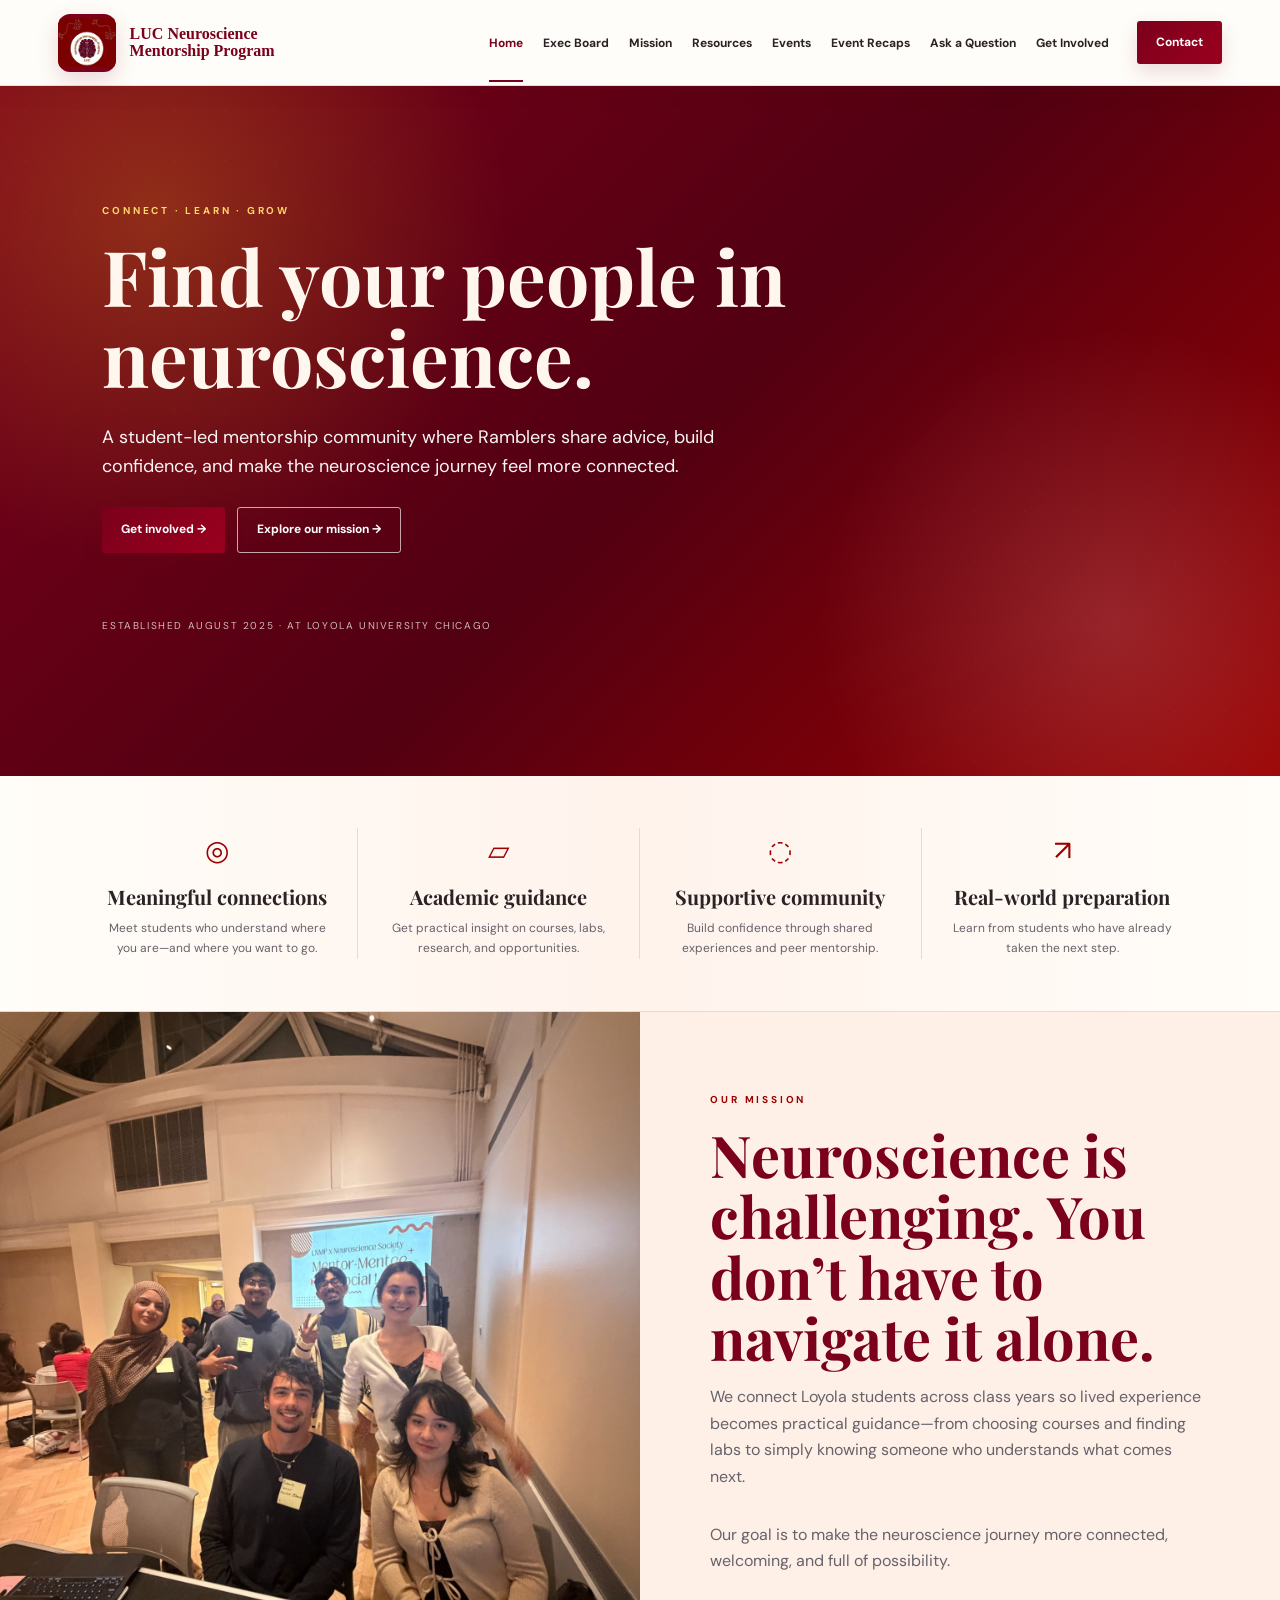
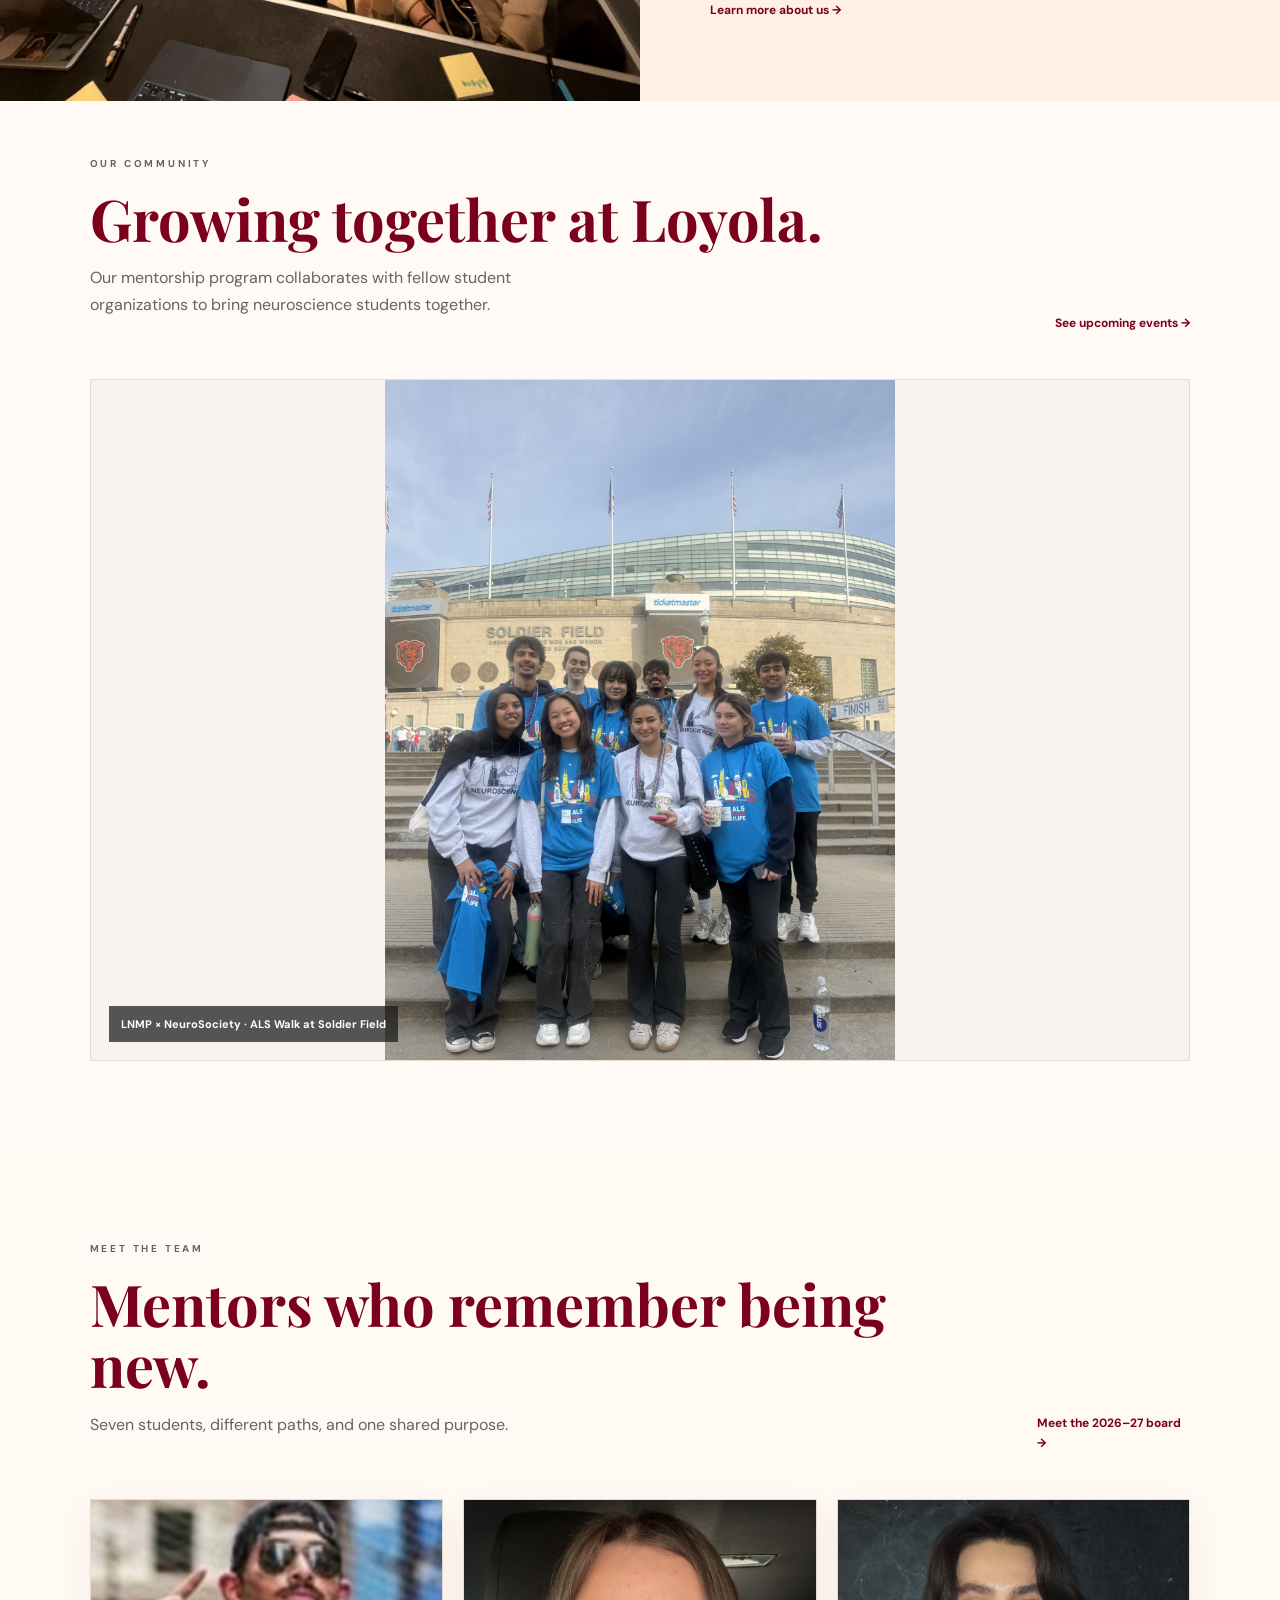
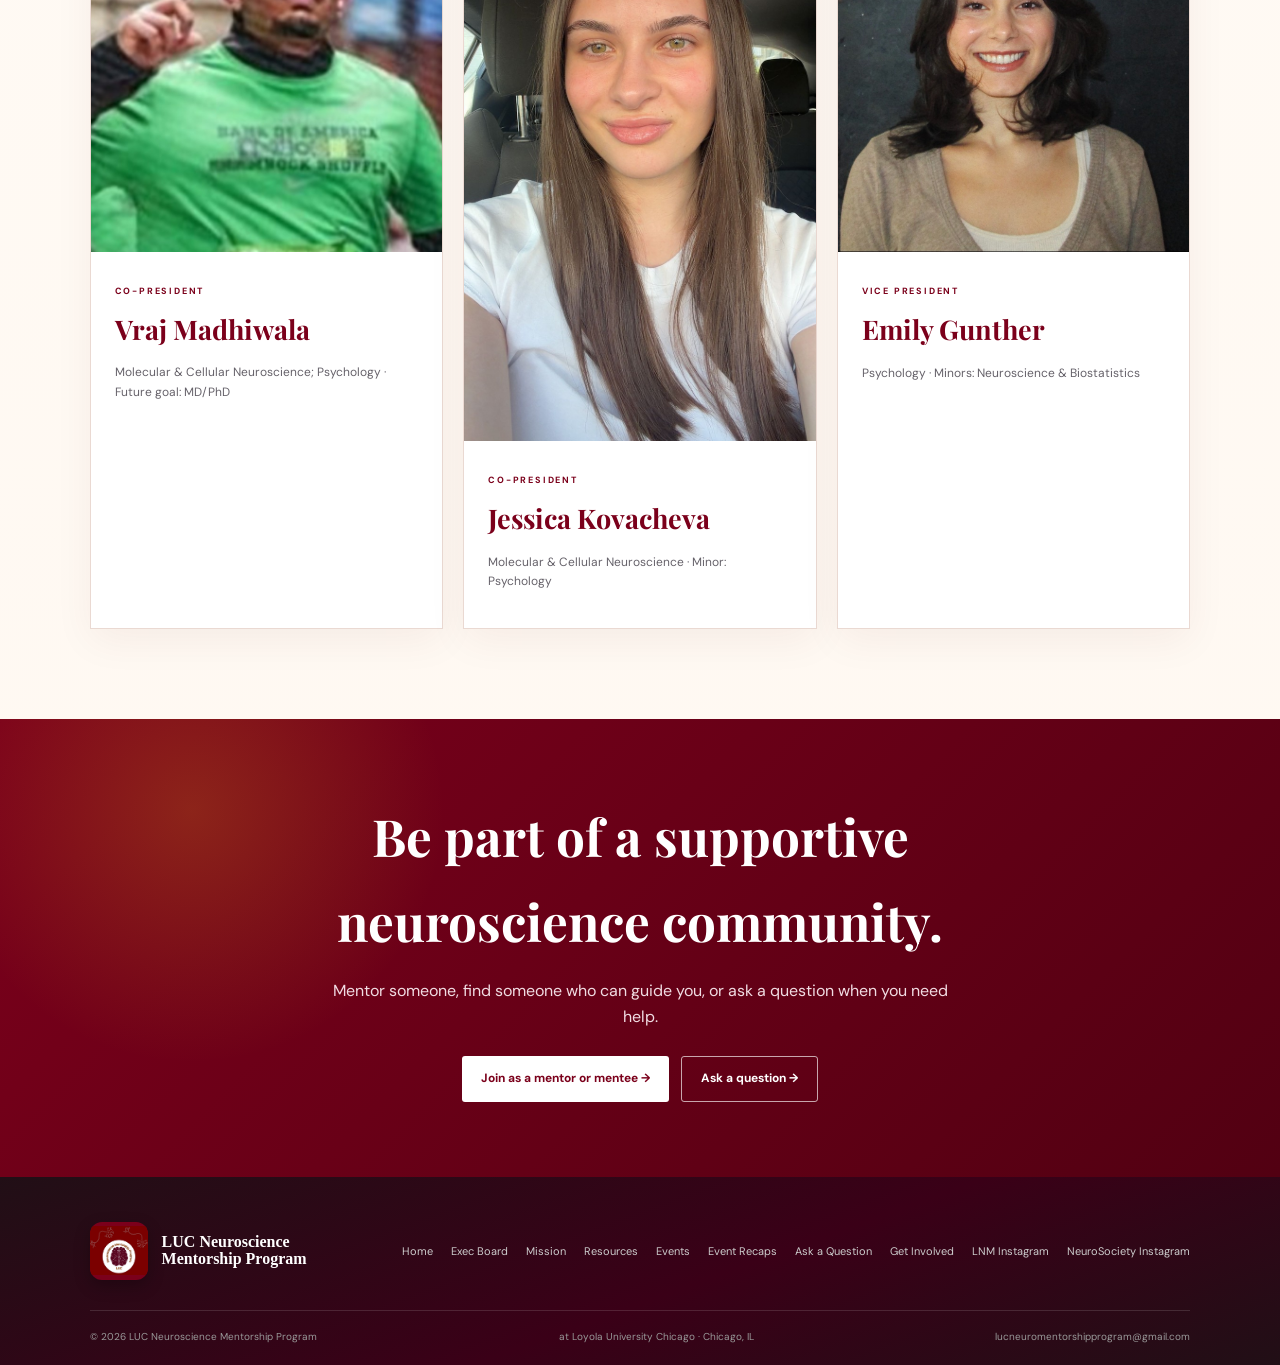
==== index.html @ 478b6de3 "Add files via upload" ====
<!DOCTYPE html>

<html lang="en"><head><meta charset="utf-8"/><meta content="width=device-width,initial-scale=1" name="viewport"/><meta content="LUC Neuroscience Mentorship Program at Loyola University Chicago." name="description"/><title>Home | LUC Neuroscience Mentorship</title><link href="styles.css" rel="stylesheet"/><link href="lnmp-logo.png" rel="icon" type="image/png"/></head><body>
<header class="site-header">
<a aria-label="LUC Neuroscience Mentorship Program home" class="wordmark" href="index.html">
<img alt="LUC Neuroscience Mentorship Program logo" class="brand-logo" src="lnmp-logo.png"/>
<span class="prog">LUC Neuroscience<br/>Mentorship Program</span>
</a>
<button aria-expanded="false" aria-label="Open navigation" class="menu">☰</button>
<nav class="nav"><a class="active" href="index.html">Home</a><a class="" href="board.html">Exec Board</a><a class="" href="mission.html">Mission</a><a class="" href="resources.html">Resources</a><a class="" href="events.html">Events</a><a class="" href="event-recaps.html">Event Recaps</a><a class="" href="forum.html">Ask a Question</a><a class="" href="apply.html">Get Involved</a></nav>
<a class="header-cta" href="mailto:lucneuromentorshipprogram@gmail.com">Contact</a>
</header>
<main>
<section class="hero"><div class="hero-content"><p class="eyebrow">CONNECT · LEARN · GROW</p><h1>Find your people in neuroscience.</h1><p>A student-led mentorship community where Ramblers share advice, build confidence, and make the neuroscience journey feel more connected.</p><div class="actions"><a class="button primary" href="apply.html">Get involved →</a><a class="button outline" href="mission.html">Explore our mission →</a></div><p class="meta">Established August 2025 · at Loyola University Chicago</p></div></section>
<section class="strip"><article><div class="ico">◎</div><h3>Meaningful connections</h3><p>Meet students who understand where you are—and where you want to go.</p></article><article><div class="ico">▱</div><h3>Academic guidance</h3><p>Get practical insight on courses, labs, research, and opportunities.</p></article><article><div class="ico">◌</div><h3>Supportive community</h3><p>Build confidence through shared experiences and peer mentorship.</p></article><article><div class="ico">↗</div><h3>Real-world preparation</h3><p>Learn from students who have already taken the next step.</p></article></section>
<section class="split"><div class="split-img" style="background-image:url('mentor-mentee-social-home.jpg');background-position:center 48%"></div><div class="split-copy"><p class="eyebrow">OUR MISSION</p><h2>Neuroscience is challenging. You don’t have to navigate it alone.</h2><p>We connect Loyola students across class years so lived experience becomes practical guidance—from choosing courses and finding labs to simply knowing someone who understands what comes next.</p><p>Our goal is to make the neuroscience journey more connected, welcoming, and full of possibility.</p><a class="link" href="mission.html">Learn more about us →</a></div></section>
<section class="section community-feature-section"><div class="head"><div><p class="eyebrow">OUR COMMUNITY</p><h2>Growing together at Loyola.</h2><p>Our mentorship program collaborates with fellow student organizations to bring neuroscience students together.</p></div><a class="link" href="events.html">See upcoming events →</a></div><figure class="community-feature"><img alt="Loyola neuroscience students at the ALS Walk outside Soldier Field" src="als-walk-homepage.jpg" style="display:block;width:100%;height:680px;max-height:none;object-fit:contain;object-position:center center;background:#f7f4ef;"/><figcaption>LNMP × NeuroSociety · ALS Walk at Soldier Field</figcaption></figure></section>
<section class="section"><div class="head"><div><p class="eyebrow">MEET THE TEAM</p><h2>Mentors who remember being new.</h2><p>Seven students, different paths, and one shared purpose.</p></div><a class="link" href="board.html">Meet the 2026–27 board →</a></div><div class="cards">
<article class="card"><img alt="Vraj Madhiwala" src="board-vraj.jpg"/><div class="body"><span class="tag">CO-PRESIDENT</span><h3>Vraj Madhiwala</h3><p>Molecular &amp; Cellular Neuroscience; Psychology · Future goal: MD/PhD</p></div></article>
<article class="card"><img alt="Jessica Kovacheva" src="board-jessica.jpg"/><div class="body"><span class="tag">CO-PRESIDENT</span><h3>Jessica Kovacheva</h3><p>Molecular &amp; Cellular Neuroscience · Minor: Psychology</p></div></article>
<article class="card"><img alt="Emily Gunther" src="board-emily.jpg"/><div class="body"><span class="tag">VICE PRESIDENT</span><h3>Emily Gunther</h3><p>Psychology · Minors: Neuroscience &amp; Biostatistics</p></div></article>
</div></section>
<section class="cta"><h2>Be part of a supportive neuroscience community.</h2><p>Mentor someone, find someone who can guide you, or ask a question when you need help.</p><div class="actions actions-center"><a class="button light" href="apply.html">Join as a mentor or mentee →</a><a class="button outline" href="forum.html">Ask a question →</a></div></section>
</main><footer class="footer">
<div class="footer-top"><a aria-label="LUC Neuroscience Mentorship Program home" class="wordmark" href="index.html">
<img alt="LUC Neuroscience Mentorship Program logo" class="brand-logo" src="lnmp-logo.png"/>
<span class="prog">LUC Neuroscience<br/>Mentorship Program</span>
</a>
<div class="footer-links">
<a href="index.html">Home</a><a href="board.html">Exec Board</a><a href="mission.html">Mission</a><a href="resources.html">Resources</a><a href="events.html">Events</a><a href="event-recaps.html">Event Recaps</a><a href="forum.html">Ask a Question</a><a href="apply.html">Get Involved</a><a href="https://www.instagram.com/lucneuromentorship/" rel="noopener" target="_blank">LNM Instagram</a><a href="https://www.instagram.com/neurosocietyluc/" rel="noopener" target="_blank">NeuroSociety Instagram</a>
</div></div>
<div class="footer-bottom"><span>© 2026 LUC Neuroscience Mentorship Program</span><span>at Loyola University Chicago · Chicago, IL</span><a href="mailto:lucneuromentorshipprogram@gmail.com">lucneuromentorshipprogram@gmail.com</a></div>
</footer><script src="script.js"></script></body></html>
---- styles.css ----
@import url("https://fonts.googleapis.com/css2?family=DM+Sans:wght@400;500;600;700&family=Playfair+Display:wght@500;600;700&display=swap");:root{--m:#5a0722;--g:#eaaa00;--c:#f7f4ef;--p:#fffdf9;--i:#272727;--muted:#62666d;--line:#dedcd1;--dark:#17171a}*{box-sizing:border-box}html{scroll-behavior:smooth}body{margin:0;background:var(--p);color:var(--i);font-family:"DM Sans",Arial,sans-serif;line-height:1.65}a{color:inherit;text-decoration:none}img{max-width:100%;display:block}.site-header{height:78px;position:sticky;top:0;z-index:50;display:flex;align-items:center;padding:0 5%;gap:28px;background:rgba(255,253,249,.96);backdrop-filter:blur(14px);border-bottom:1px solid rgba(90,7,34,.1)}.wordmark{display:flex;align-items:center;gap:12px;margin-right:auto}.mark{width:40px;height:40px;border:2px solid var(--m);color:var(--m);display:grid;place-items:center;font-family:Georgia,serif;font-weight:700;font-size:11px}.wm{font-family:Georgia,serif;font-size:15px;line-height:1.05}.wm small{display:block;font-family:"DM Sans",Arial,sans-serif;font-size:7px;letter-spacing:.13em;margin-top:3px}.rule{height:38px;width:1px;background:var(--line)}.prog{font-family:Georgia,serif;color:var(--m);font-size:15px;line-height:1.05}.nav{display:flex;gap:22px;font-size:12px;font-weight:700}.nav a{padding:28px 0 24px;border-bottom:2px solid transparent}.nav a:hover,.nav .active{color:var(--m);border-color:var(--m)}.header-cta,.button{display:inline-flex;align-items:center;justify-content:center;gap:18px;padding:12px 19px;border-radius:3px;font-size:12px;font-weight:700}.header-cta,.primary{background:var(--m);color:#fff}.outline{border:1px solid rgba(255,255,255,.8);color:#fff}.light{background:#fff;color:var(--m)}.menu{display:none;background:none;border:0;color:var(--m);font-size:24px}.hero{min-height:690px;position:relative;display:flex;align-items:center;color:#fff;background:linear-gradient(90deg,rgba(18,10,15,.9),rgba(45,18,30,.55),rgba(18,10,15,.18)),url("https://lucneuromentorship.devbodalia.chatgpt.site/images/event-team.jpg") center 35%/cover}.hero-content{position:relative;z-index:2;width:min(950px,88%);margin-left:8%;padding:90px 0}.eyebrow{font-size:10px;letter-spacing:.28em;font-weight:700;color:var(--m);margin:0 0 16px}.hero .eyebrow{color:#f2d9df}.hero h1,.page h1,.section h2,.split h2,.apply h2{font-family:"Playfair Display",Georgia,serif;line-height:1.06}.hero h1{font-size:clamp(46px,6vw,80px);margin:0;max-width:900px}.hero p:not(.eyebrow){max-width:650px;font-size:18px;color:#f8f6f5;margin:25px 0}.actions{display:flex;gap:12px;flex-wrap:wrap}.meta{font-size:10px!important;letter-spacing:.16em;text-transform:uppercase;opacity:.75;margin-top:65px!important}.strip{display:grid;grid-template-columns:repeat(4,1fr);padding:52px 6%;background:#fff;border-bottom:1px solid var(--line)}.strip article{padding:0 25px;text-align:center;border-right:1px solid var(--line)}.strip article:last-child{border:0}.ico{font-size:28px;color:var(--m)}.strip h3{font-family:"Playfair Display",Georgia,serif;font-size:20px;margin:6px 0}.strip p{font-size:12px;color:var(--muted);margin:0}.split{display:grid;grid-template-columns:1fr 1fr;background:var(--c)}.split-img{min-height:560px;background:center/cover}.split-copy{padding:80px 11%;display:flex;flex-direction:column;justify-content:center}.split-copy h2{font-size:clamp(38px,4.5vw,58px);color:var(--m);margin:0}.split-copy p:not(.eyebrow){color:var(--muted);max-width:610px}.link{color:var(--m);font-weight:700;font-size:12px;display:inline-flex;gap:15px;margin-top:10px}.section{padding:90px 7%}.head{display:flex;justify-content:space-between;align-items:end;gap:30px;margin-bottom:45px}.section h2,.page h1{color:var(--m);font-size:clamp(38px,4.5vw,58px);margin:0}.head p{max-width:520px;color:var(--muted)}.photos{display:grid;grid-template-columns:1.35fr .9fr .9fr;grid-template-rows:250px 250px;gap:14px}.photos figure{margin:0;position:relative;overflow:hidden}.photos figure:first-child{grid-row:span 2}.photos img{width:100%;height:100%;object-fit:cover}.photos figcaption{position:absolute;left:15px;bottom:15px;color:#fff;font-size:11px;font-weight:700;text-shadow:0 1px 8px #000}.cards,.profiles,.events{display:grid;grid-template-columns:repeat(3,1fr);gap:20px}.card,.profile,.event{background:#fff;border:1px solid var(--line);overflow:hidden}.body{padding:24px}.tag,.date{font-size:9px;letter-spacing:.2em;color:var(--m);font-weight:700}.card h3,.profile h3,.event h3{font-family:"Playfair Display",Georgia,serif;font-size:27px;color:var(--m);margin:5px 0}.card p,.profile p,.event p{font-size:12px;color:var(--muted)}.profile img{width:100%;aspect-ratio:1/1;object-fit:cover;object-position:center top}.page{padding:105px 7% 85px;background:var(--c);border-bottom:1px solid var(--line)}.page p:not(.eyebrow){max-width:700px;color:var(--muted);font-size:16px}.resources{display:grid;grid-template-columns:1.1fr .9fr;gap:65px}.res-list{display:grid;gap:14px}.res{padding:23px;background:#fff;border:1px solid var(--line);display:flex;justify-content:space-between;gap:20px}.res h3{font-family:"Playfair Display",Georgia,serif;color:var(--m);margin:0 0 4px;font-size:22px}.res p{margin:0;color:var(--muted);font-size:12px}.note{background:var(--m);color:#fff;padding:40px}.note h2{font-family:"Playfair Display",Georgia,serif;font-size:38px;line-height:1.05;margin:0 0 15px}.note p{color:#f2dce3;font-size:13px}.event{padding:28px;min-height:270px;display:flex;flex-direction:column}.event h3{margin:13px 0 7px}.event .link{margin-top:auto}.gallery{display:grid;grid-template-columns:repeat(4,1fr);gap:14px}.gallery img{width:100%;height:260px;object-fit:cover}.apply{display:grid;grid-template-columns:.75fr 1.25fr;gap:60px}.apply-intro{position:sticky;top:110px;height:max-content}.apply h2{font-size:46px;color:var(--m);line-height:1.05}.apply-intro p{color:var(--muted);font-size:13px}.form{background:#fff;border:1px solid var(--line);padding:35px;box-shadow:0 18px 50px rgba(30,18,22,.08)}.tabs{display:flex;border-bottom:1px solid var(--line);margin:-35px -35px 30px}.tabs button{flex:1;padding:17px;border:0;background:transparent;font-weight:700;color:var(--muted);cursor:pointer;border-bottom:3px solid transparent}.tabs .active{color:var(--m);border-color:var(--m)}.panel{display:none}.panel.active{display:block}.grid{display:grid;grid-template-columns:1fr 1fr;gap:17px}.field{display:flex;flex-direction:column;gap:6px}.field.full{grid-column:1/-1}.field label{font-size:11px;font-weight:700}.field input,.field select,.field textarea{border:1px solid #cfcac2;padding:11px 12px;border-radius:2px}.field textarea{min-height:120px;resize:vertical}.small{font-size:10px;color:var(--muted)}.success{display:none;background:#eef6ef;border:1px solid #bfd8c2;padding:14px;font-size:12px;margin-top:15px}.cta{background:var(--m);color:#fff;padding:75px 7%;text-align:center}.cta h2{font-family:"Playfair Display",Georgia,serif;font-size:clamp(38px,4vw,56px);margin:0 auto 15px;max-width:800px}.cta p{color:#f1dce3;max-width:650px;margin:0 auto 25px}.footer{background:var(--dark);color:#eee;padding:45px 7% 20px}.footer-top{display:flex;align-items:center;gap:30px;padding-bottom:30px;border-bottom:1px solid rgba(255,255,255,.13)}.footer-top .wordmark{margin-right:auto}.footer-top .wm{color:#fff}.footer-top .prog{color:#fff}.footer-links{display:flex;gap:18px;flex-wrap:wrap;font-size:11px;color:#ccc}.footer-bottom{display:flex;justify-content:space-between;gap:20px;padding-top:18px;color:#999;font-size:10px}.disclaimer{font-size:10px;color:#777;max-width:800px;margin-top:24px}@media(max-width:1000px){.nav{gap:12px}.header-cta{display:none}.strip{grid-template-columns:1fr 1fr}.strip article{margin-bottom:25px}.split,.resources,.apply{grid-template-columns:1fr}.split-img{min-height:380px}.cards,.profiles,.events{grid-template-columns:1fr 1fr}.gallery{grid-template-columns:1fr 1fr}}@media(max-width:700px){.site-header{height:68px;padding:0 5%}.rule,.prog{display:none}.menu{display:block}.nav{display:none;position:absolute;top:68px;left:0;right:0;background:#fff;padding:10px 7%;flex-direction:column;box-shadow:0 12px 20px rgba(0,0,0,.08)}.nav.open{display:flex}.nav a{padding:11px 0;border:0}.hero{min-height:650px}.hero-content{margin:0 auto;padding:70px 0}.hero h1{font-size:46px}.strip{grid-template-columns:1fr;padding:35px 7%}.strip article{border-right:0;border-bottom:1px solid var(--line);padding:20px 0}.section{padding:65px 6%}.head{flex-direction:column;align-items:flex-start}.cards,.profiles,.events,.resources,.gallery{grid-template-columns:1fr}.photos{grid-template-columns:1fr;grid-template-rows:auto}.photos figure,.photos figure:first-child{height:260px}.grid{grid-template-columns:1fr}.field.full{grid-column:auto}.form{padding:25px}.tabs{margin:-25px -25px 25px}.footer-top,.footer-bottom{flex-direction:column;align-items:flex-start}}

/* Mobile fixes for the application page */
@media(max-width:700px){.apply-intro{position:static!important;top:auto}.apply h2{font-size:38px;line-height:1.02}.apply-intro{margin-bottom:18px}.form{width:100%;min-width:0}.tabs{margin-left:-25px;margin-right:-25px}.grid{min-width:0}.field input,.field select,.field textarea{width:100%;max-width:100%}}
/* Forum and dashboard */
.forum-layout{display:grid;grid-template-columns:1.1fr .9fr;gap:35px}.forum-card,.dashboard-card{background:#fff;border:1px solid var(--line);padding:30px;box-shadow:0 18px 50px rgba(30,18,22,.06)}.forum-card h2,.dashboard-card h2{font-family:"Playfair Display",Georgia,serif;color:var(--m);font-size:36px;margin-top:0}.check{display:flex;gap:10px;align-items:flex-start;font-size:11px;color:var(--muted)}.check input{margin-top:4px}.notice{background:var(--c);border-left:4px solid var(--m);padding:15px;color:var(--muted);font-size:12px}.status{display:none;padding:13px;margin-top:14px;font-size:12px}.status.ok{display:block;background:#eef6ef;border:1px solid #bfd8c2}.status.error{display:block;background:#fff0f0;border:1px solid #e2b8b8}.dashboard-toolbar{display:flex;gap:10px;flex-wrap:wrap;margin-bottom:20px}.metrics{display:grid;grid-template-columns:repeat(4,1fr);gap:12px;margin-bottom:24px}.metric{border:1px solid var(--line);padding:18px;background:var(--c)}.metric strong{display:block;font-family:"Playfair Display",Georgia,serif;font-size:28px;color:var(--m)}.metric span{font-size:10px;color:var(--muted);text-transform:uppercase;letter-spacing:.1em}.table-wrap{overflow:auto}.data-table{width:100%;border-collapse:collapse;font-size:11px}.data-table th,.data-table td{padding:10px;border-bottom:1px solid var(--line);text-align:left;vertical-align:top}.data-table th{color:var(--m);font-size:10px;text-transform:uppercase;letter-spacing:.08em}.pill{display:inline-block;border:1px solid var(--line);padding:2px 7px;border-radius:999px;font-size:9px}.login-box{max-width:480px;margin:0 auto;background:#fff;border:1px solid var(--line);padding:30px;box-shadow:0 18px 50px rgba(30,18,22,.06)}
@media(max-width:900px){.forum-layout{grid-template-columns:1fr}.metrics{grid-template-columns:1fr 1fr}}
@media(max-width:700px){.forum-card,.dashboard-card,.login-box{padding:22px}.metrics{grid-template-columns:1fr 1fr}.forum-layout{gap:20px}}

/* 2026 updates: board photos, event features, Google Form signup, and mobile layout */
.actions-center{justify-content:center}
.community-feature-section{padding-top:55px}
.community-feature{margin:0;position:relative;overflow:hidden;background:#fff;border:1px solid var(--line)}
.community-feature img{width:100%;height:520px;object-fit:cover;object-position:center 58%}
.community-feature figcaption{position:absolute;left:18px;bottom:18px;color:#fff;background:rgba(23,23,26,.72);padding:9px 12px;font-size:11px;font-weight:700}
.community-feature-small img{height:430px;object-position:center 56%}
.event-upcoming{min-height:310px}
.event-label{margin-top:auto;align-self:flex-start;font-size:9px;letter-spacing:.14em;color:var(--m);font-weight:700;border-top:1px solid var(--line);padding-top:13px}
.partner-events{background:#fff}
.signup-intro{display:flex;justify-content:space-between;gap:35px;align-items:end;margin-bottom:30px}
.signup-intro h2{font-family:"Playfair Display",Georgia,serif;font-size:42px;line-height:1.05;color:var(--m);margin:0 0 14px}
.signup-intro p{max-width:680px;color:var(--muted)}
.signup-actions{min-width:220px}
.signup-actions .button{width:100%}
.google-form-wrap{background:#fff;border:1px solid var(--line);overflow:hidden;box-shadow:0 18px 50px rgba(30,18,22,.06)}
.google-form-frame{display:block;width:100%;height:1250px;border:0;background:#fff}
.notice a{text-decoration:underline;color:var(--m);font-weight:700}
@media(max-width:700px){
  .hero{min-height:600px}
  .hero-content{width:88%;padding:65px 0}
  .hero h1{font-size:42px;line-height:1.02}
  .hero p:not(.eyebrow){font-size:16px}
  .community-feature img,.community-feature-small img{height:340px}
  .community-feature figcaption{left:10px;right:10px;bottom:10px}
  .signup-intro{display:block}
  .signup-intro h2{font-size:38px}
  .signup-actions{margin-top:20px}
  .google-form-frame{height:1550px}
}


/* Executive board layout: four across on desktop, three centered on the second row. */
.profiles{grid-template-columns:repeat(12,minmax(0,1fr));align-items:stretch}
.profile{grid-column:span 3;display:flex;flex-direction:column}
.profile .body{flex:1}
.profile-email{margin-top:10px!important;padding-top:10px;border-top:1px solid var(--line)}
.profile-email a{color:var(--m);font-weight:600;text-decoration:underline;text-underline-offset:2px}
.profile:nth-child(5){grid-column:2 / span 3}
.profile:nth-child(6){grid-column:5 / span 3}
.profile:nth-child(7){grid-column:8 / span 3}
@media(max-width:1100px){
  .profiles{grid-template-columns:1fr 1fr}
  .profile,.profile:nth-child(5),.profile:nth-child(6),.profile:nth-child(7){grid-column:auto}
}
@media(max-width:700px){
  .profiles{grid-template-columns:1fr}
  .profile,.profile:nth-child(5),.profile:nth-child(6),.profile:nth-child(7){grid-column:auto}
  .profile-email{word-break:break-word}
}

/* Social links shown together on the events page. */
.social-links{display:flex;gap:18px;flex-wrap:wrap;align-items:center}
@media(max-width:700px){.social-links{flex-direction:column;align-items:flex-start;gap:6px}}

/* ===== LNM Visual Refresh: club logo + energetic neuroscience palette ===== */
:root{
  --m:#7b001b;
  --m-deep:#520012;
  --g:#e3a31a;
  --red:#9b0000;
  --rose:#f5c9cd;
  --cream:#fff7ee;
  --p:#fffdf9;
  --c:#fff0e7;
  --i:#2a2225;
  --muted:#66626a;
  --line:#ead9d2;
  --dark:#210f16;
  --gold-ink:#8a5600;
  --plum:#5a0035;
}
body{
  background:linear-gradient(180deg,#fffdf9 0%,#fff8f1 100%);
}
.site-header{
  height:86px;
  padding:0 4.5%;
  background:rgba(255,253,249,.97);
  border-bottom:1px solid rgba(123,0,27,.14);
  box-shadow:0 5px 24px rgba(82,0,18,.05);
}
.wordmark{gap:14px}
.brand-logo{
  width:58px;
  height:58px;
  object-fit:contain;
  background:#7b001b;
  border-radius:12px;
  flex:0 0 58px;
  box-shadow:0 8px 22px rgba(123,0,27,.16);
}
.wordmark .prog{
  color:var(--m);
  font-size:16px;
  line-height:1.06;
  font-weight:700;
}
.nav{gap:20px}
.nav a{padding:31px 0 26px}
.nav a:hover,.nav .active{color:var(--m);border-color:var(--m)}
.header-cta,.button.primary{
  background:linear-gradient(135deg,var(--m),#9a001f);
  box-shadow:0 8px 20px rgba(123,0,27,.14);
}
.header-cta:hover,.button.primary:hover{
  transform:translateY(-1px);
}
.hero{
  background:
    radial-gradient(circle at 12% 18%, rgba(227,163,26,.28), transparent 28%),
    radial-gradient(circle at 87% 78%, rgba(245,201,205,.18), transparent 24%),
    linear-gradient(135deg,#7b001b 0%,#520012 52%,#9b0000 100%);
}
.hero:after{
  content:"";
  position:absolute;
  inset:0;
  pointer-events:none;
  opacity:.18;
  background-image:
    radial-gradient(circle at 25px 25px,rgba(255,255,255,.5) 1px,transparent 1.5px);
  background-size:50px 50px;
  mix-blend-mode:soft-light;
}
.hero-content{position:relative;z-index:1}
.hero .eyebrow{color:#ffd76b}
.hero h1{color:#fff7ee}
.strip{
  background:linear-gradient(90deg,#fffdf9 0%,#fff3ec 50%,#fffdf9 100%);
}
.strip .ico{
  color:var(--red);
}
.button.outline{
  border-color:rgba(123,0,27,.35);
  color:var(--m);
  background:#fff;
}
.hero .button.outline,.cta .button.outline{
  border-color:rgba(255,255,255,.65);
  color:#fff;
  background:transparent;
}
.cta{
  background:
    radial-gradient(circle at 15% 20%,rgba(227,163,26,.22),transparent 22%),
    linear-gradient(135deg,#7b001b,#520012);
}
.footer{
  background:linear-gradient(160deg,#210f16,#3a0017 55%,#210f16);
}
.footer .brand-logo{box-shadow:0 6px 16px rgba(0,0,0,.25)}
.footer .prog{color:#fff}
.page{
  background:
    radial-gradient(circle at 90% 15%,rgba(245,201,205,.45),transparent 22%),
    linear-gradient(135deg,#fff3ea,#fffdf9 72%);
}
.page h1{color:var(--m)}
.eyebrow{color:var(--red)}
.section{position:relative}
.section:nth-of-type(even){background:#fffaf5}
.card,.profile,.event,.res,.form,.forum-card,.dashboard-card,.login-box{
  border-color:var(--line);
  box-shadow:0 12px 38px rgba(82,0,18,.055);
}
.card:hover,.profile:hover,.event:hover,.res:hover,.resource-card:hover{
  transform:translateY(-4px);
  box-shadow:0 18px 42px rgba(82,0,18,.10);
}
.card,.profile,.event,.res{transition:transform .2s ease,box-shadow .2s ease}
.link,.resource-arrow{color:var(--m);font-weight:700}
.note{
  background:linear-gradient(160deg,#7b001b,#9b0000);
}
.partner-events{background:#fff9f4}
.social-links a,.footer-links a:hover{color:#ffd76b}
.dark-outline{border-color:var(--m)!important;color:var(--m)!important}

/* Resources */
.resources-hero-inner{
  display:grid;
  grid-template-columns:1.2fr .45fr;
  align-items:center;
  gap:60px;
}
.resources-logo-card{
  background:linear-gradient(145deg,#7b001b,#a40000);
  border:1px solid rgba(255,255,255,.3);
  padding:24px;
  border-radius:26px;
  justify-self:end;
  box-shadow:0 20px 50px rgba(82,0,18,.18);
}
.resources-logo-card img{
  width:190px;
  height:190px;
  object-fit:contain;
  background:#7b001b;
  border-radius:20px;
}
.category-head{
  display:flex;
  align-items:flex-start;
  gap:20px;
  margin-bottom:30px;
}
.category-head>div{
  display:flex;
  gap:18px;
  align-items:flex-start;
}
.category-number{
  width:46px;
  height:46px;
  display:grid;
  place-items:center;
  flex:0 0 46px;
  border-radius:50%;
  color:#fff;
  background:linear-gradient(135deg,var(--red),var(--m));
  font-weight:800;
  font-size:12px;
  letter-spacing:.08em;
  box-shadow:0 8px 20px rgba(123,0,27,.15);
}
.category-head h2{
  margin:0 0 8px;
  font-family:"Playfair Display",Georgia,serif;
  color:var(--m);
  font-size:clamp(34px,4vw,48px);
  line-height:1.02;
}
.category-head p:not(.eyebrow){
  margin:0;
  color:var(--muted);
  max-width:720px;
}
.resource-grid{
  display:grid;
  grid-template-columns:repeat(3,minmax(0,1fr));
  gap:18px;
}
.resource-card{
  position:relative;
  display:flex;
  flex-direction:column;
  min-height:270px;
  padding:27px;
  background:#fff;
  border:1px solid var(--line);
  border-radius:16px;
  box-shadow:0 10px 34px rgba(82,0,18,.05);
  overflow:hidden;
  transition:transform .2s ease,box-shadow .2s ease;
}
.resource-card:before{
  content:"";
  position:absolute;
  left:0;
  top:0;
  width:100%;
  height:5px;
  background:var(--m);
}
.resource-card.accent-gold:before{background:var(--g)}
.resource-card.accent-rose:before{background:#c75d74}
.resource-card.accent-plum:before{background:var(--plum)}
.resource-kicker{
  font-size:9px;
  letter-spacing:.16em;
  font-weight:800;
  color:var(--red);
  margin-bottom:11px;
}
.resource-card h3{
  color:var(--m);
  font-family:"Playfair Display",Georgia,serif;
  font-size:24px;
  line-height:1.08;
  margin:0 0 9px;
}
.resource-card p{
  color:var(--muted);
  font-size:12px;
  margin:0;
}
.resource-arrow{
  margin-top:auto;
  padding-top:18px;
  font-size:11px;
}
.resource-band{
  background:linear-gradient(180deg,#fff3ea 0%,#fffdf9 100%);
}
.career-grid{
  grid-template-columns:repeat(2,minmax(0,1fr));
  max-width:850px;
}
.resource-help{
  background:linear-gradient(135deg,#f7d6da,#fff2e4);
}
.resource-help-inner{
  display:flex;
  justify-content:space-between;
  gap:30px;
  align-items:center;
}
.resource-help h2{
  margin:0 0 10px;
  color:var(--m);
  font-family:"Playfair Display",Georgia,serif;
  font-size:42px;
  line-height:1.05;
}
.resource-help p:not(.eyebrow){
  color:var(--muted);
  max-width:660px;
  margin:0;
}
.resource-help-actions{
  display:flex;
  gap:12px;
  flex-wrap:wrap;
}

/* make logo/header work nicely on small screens */
@media(max-width:1000px){
  .site-header{padding:0 3.5%}
  .resource-grid{grid-template-columns:repeat(2,minmax(0,1fr))}
  .resources-hero-inner{grid-template-columns:1fr .35fr}
  .resources-logo-card img{width:150px;height:150px}
}
@media(max-width:700px){
  .site-header{height:72px;padding:0 4%}
  .brand-logo{width:48px;height:48px;flex-basis:48px;border-radius:10px}
  .wordmark .prog{font-size:14px;display:block}
  .menu{display:block}
  .nav{top:72px}
  .page{padding:78px 6% 58px}
  .resources-hero-inner{grid-template-columns:1fr;gap:26px}
  .resources-logo-card{justify-self:start}
  .resources-logo-card img{width:115px;height:115px}
  .category-head>div{gap:13px}
  .category-number{width:38px;height:38px;flex-basis:38px}
  .category-head h2{font-size:34px}
  .resource-grid,.career-grid{grid-template-columns:1fr}
  .resource-card{min-height:230px}
  .resource-help-inner{flex-direction:column;align-items:flex-start}
  .resource-help h2{font-size:36px}
  .resource-help-actions{width:100%}
  .resource-help-actions .button{flex:1}
}

.resource-jump{
  display:flex;
  justify-content:center;
  gap:12px;
  flex-wrap:wrap;
  padding:22px 6% 0;
  background:linear-gradient(135deg,#fff3ea,#fffdf9);
}
.resource-jump a{
  display:inline-flex;
  align-items:center;
  gap:9px;
  padding:11px 15px;
  border:1px solid var(--line);
  border-radius:999px;
  background:#fff;
  color:var(--m);
  font-size:11px;
  font-weight:800;
  box-shadow:0 7px 20px rgba(82,0,18,.05);
  transition:transform .2s ease,box-shadow .2s ease,background .2s ease;
}
.resource-jump a:hover{
  transform:translateY(-2px);
  box-shadow:0 10px 24px rgba(82,0,18,.09);
  background:#fff6ef;
}
.resource-jump span{
  display:grid;
  place-items:center;
  width:22px;
  height:22px;
  border-radius:50%;
  background:var(--m);
  color:#fff;
  font-size:9px;
}
@media(max-width:700px){
  .resource-jump{
    justify-content:flex-start;
    overflow-x:auto;
    flex-wrap:nowrap;
    padding:16px 6% 0;
  }
  .resource-jump a{white-space:nowrap}
}


/* Event Recaps page */
.recap-title{padding-top:clamp(52px,7vw,86px);padding-bottom:34px;background:radial-gradient(circle at 90% 18%,rgba(227,163,26,.22),transparent 28%),linear-gradient(135deg,#fff8f0,#fffdf9)}
.recap-title h1{max-width:1050px;font-size:clamp(38px,5.3vw,68px);line-height:1.06;letter-spacing:-.025em}
.recap-gallery-section{padding:38px 7% 58px;background:#fffaf5}
.recap-gallery{max-width:1260px;margin:0 auto;display:grid;grid-template-columns:repeat(6,minmax(0,1fr));gap:16px;align-items:stretch}
.recap-photo{margin:0;grid-column:span 2;overflow:hidden;background:#fff;border:1px solid var(--line);border-radius:7px;box-shadow:0 12px 28px rgba(82,0,18,.09)}
.recap-photo img{display:block;width:100%;height:auto;aspect-ratio:3/4;object-fit:cover;transition:transform .35s ease}
.recap-photo:hover img{transform:scale(1.025)}
.recap-photo:nth-child(4){grid-column:2 / span 2}
.recap-photo:nth-child(5){grid-column:4 / span 2}
.recap-summary-section{padding:58px 7%;background:linear-gradient(180deg,#fff3e8,#fffaf5)}
.recap-summary-card{max-width:1000px;margin:0 auto;padding:clamp(25px,5vw,48px);background:#fff;border:1px solid var(--line);border-top:5px solid var(--g);box-shadow:0 18px 42px rgba(82,0,18,.07)}
.recap-summary-card h2,.recap-slideshow-copy h2{font-family:"Playfair Display",Georgia,serif;color:var(--m);font-size:clamp(30px,4vw,46px);line-height:1.08;margin:0 0 18px}
.recap-summary-card p:not(.eyebrow){font-size:clamp(16px,1.6vw,18px);line-height:1.85;color:var(--muted);margin-bottom:0}
.recap-slideshow-section{background:#fff}
.recap-slideshow-copy{max-width:900px;margin:0 auto 28px}
.recap-slideshow-copy p:not(.eyebrow){color:var(--muted);font-size:16px}
.recap-slideshow-frame{max-width:1200px;margin:0 auto;aspect-ratio:16/9;min-height:320px;overflow:hidden;background:#1f1117;border:1px solid var(--line);box-shadow:0 18px 42px rgba(82,0,18,.12)}
.recap-slideshow-frame iframe{display:block;width:100%;height:100%;min-height:320px;border:0}
.recap-slideshow-fallback{max-width:1200px;margin:15px auto 0;color:var(--muted);font-size:12px}
.recap-slideshow-fallback a{color:var(--m);font-weight:700;text-decoration:underline;text-underline-offset:3px}
@media(max-width:900px){.recap-gallery{grid-template-columns:repeat(2,minmax(0,1fr));gap:14px}.recap-photo,.recap-photo:nth-child(4){grid-column:auto}.recap-photo:nth-child(5){grid-column:1/-1;width:calc(50% - 7px);justify-self:center}}
@media(max-width:700px){.recap-title{padding:48px 6% 28px}.recap-gallery-section{padding:24px 5% 38px}.recap-gallery{grid-template-columns:1fr;gap:14px}.recap-photo,.recap-photo:nth-child(4),.recap-photo:nth-child(5){grid-column:1;width:100%;max-width:520px;justify-self:center}.recap-photo img{aspect-ratio:3/4}.recap-summary-section{padding:35px 5%}.recap-summary-card{padding:24px}.recap-slideshow-frame{aspect-ratio:4/3;min-height:320px}.recap-slideshow-frame iframe{min-height:320px}}
@media(min-width:701px) and (max-width:1200px){.site-header{padding:0 2.5%;gap:16px}.nav{gap:11px;font-size:10px}.brand-logo{width:49px;height:49px;flex-basis:49px}.wordmark .prog{font-size:13px}}
/* Keep the expanded eight-item navigation usable on small tablets. */
@media(min-width:701px) and (max-width:850px){
  .site-header{height:68px;padding:0 5%;gap:16px}
  .wordmark .prog{display:none}
  .menu{display:block}
  .nav{display:none;position:absolute;top:68px;left:0;right:0;background:#fffdf9;padding:10px 7%;flex-direction:column;box-shadow:0 12px 20px rgba(0,0,0,.08);gap:0}
  .nav.open{display:flex}
  .nav a{padding:11px 0;border:0}
  .header-cta{display:none}
}


/* Past Event Archives: linked from the main Event Recaps page. */
.archive-promo-section{padding:48px 7% 76px;background:linear-gradient(180deg,#fffaf5 0%,#fff3e9 100%)}
.archive-promo-card{max-width:1200px;margin:0 auto;padding:clamp(26px,4vw,46px);display:flex;align-items:center;justify-content:space-between;gap:32px;color:#fff;background:radial-gradient(circle at 90% 10%,rgba(227,163,26,.24),transparent 28%),linear-gradient(135deg,#7b001b 0%,#520012 58%,#9b0000 100%);border:1px solid rgba(123,0,27,.15);border-radius:16px;box-shadow:0 18px 42px rgba(82,0,18,.14)}
.archive-promo-copy{max-width:690px}
.archive-kicker{margin:0 0 10px;color:#ffd76b;font-size:9px;font-weight:800;letter-spacing:.2em}
.archive-promo-copy h2{margin:0 0 10px;color:#fff7ee;font-family:"Playfair Display",Georgia,serif;font-size:clamp(28px,3.5vw,42px);line-height:1.08}
.archive-promo-copy p:last-child{margin:0;color:#f8e9e8;font-size:14px}
.archive-promo-link{display:inline-flex;align-items:center;gap:12px;padding:14px 18px;border-radius:6px;background:#fff7ee;color:#71001e;font-size:12px;font-weight:800;white-space:nowrap;box-shadow:0 8px 22px rgba(25,0,10,.16);transition:transform .2s ease,box-shadow .2s ease}
.archive-promo-link:hover{transform:translateY(-2px);box-shadow:0 12px 26px rgba(25,0,10,.22)}
.archive-icon{width:28px;height:28px;display:grid;place-items:center;border-radius:50%;background:#e3a31a;color:#520012;font-size:18px}
.archive-page-hero{padding-top:clamp(58px,7vw,90px);padding-bottom:65px}
.archive-page-hero h1{max-width:900px;font-size:clamp(42px,5.5vw,70px)}
.archive-empty-section{padding:70px 7% 100px;background:linear-gradient(180deg,#fffaf5 0%,#fff3e9 100%)}
.archive-empty-card{max-width:850px;margin:0 auto;padding:clamp(30px,5vw,58px);text-align:center;background:#fff;border:1px solid var(--line);border-top:5px solid var(--g);border-radius:12px;box-shadow:0 18px 42px rgba(82,0,18,.07)}
.archive-empty-icon{width:64px;height:64px;display:grid;place-items:center;margin:0 auto 20px;border-radius:50%;background:#fff0e7;color:var(--m);font-size:31px}
.archive-empty-card h2{margin:0 0 14px;color:var(--m);font-family:"Playfair Display",Georgia,serif;font-size:clamp(30px,4vw,44px);line-height:1.08}
.archive-empty-card>p:not(.eyebrow){max-width:650px;margin:0 auto 15px;color:var(--muted);font-size:15px}
.archive-empty-card .archive-small-note{font-size:12px!important;color:#77717a!important}
.archive-back-link{margin-top:16px}
@media(max-width:760px){.archive-promo-card{align-items:flex-start;flex-direction:column}.archive-promo-link{white-space:normal}.archive-promo-section{padding:32px 5% 52px}.archive-empty-section{padding:42px 5% 65px}.archive-page-hero{padding:48px 6% 35px}}


/* Event Recap: photo-card layout matching the approved preview. */
.recap-preview-title{background:#fffdf9;border-bottom:0;text-align:center;padding:55px 6% 32px}
.recap-preview-title h1{margin:0 auto;color:var(--m);font-size:clamp(40px,5vw,58px)}
.recap-preview-title p:not(.eyebrow){max-width:790px;margin:15px auto 0;color:#383238;font-size:clamp(15px,1.6vw,19px)}
.recap-preview-sections{background:#fffdf9;padding:12px 3.5% 70px;display:grid;gap:35px}
.recap-preview-card{border:2px solid var(--m);border-radius:15px;padding:22px 24px 24px;background:#fff;box-shadow:0 4px 14px rgba(90,7,34,.04)}
.recap-preview-card h2{font-family:"Playfair Display",Georgia,serif;color:var(--m);font-size:clamp(28px,3vw,41px);line-height:1.15;margin:0 0 4px}
.recap-preview-description{font-size:clamp(14px,1.5vw,18px);color:#29272a;margin:0 0 24px;line-height:1.5}
.recap-preview-grid{display:grid;gap:24px;align-items:center;grid-template-columns:repeat(3,minmax(0,1fr))}
.recap-preview-grid figure{margin:0;border-radius:10px;overflow:hidden;min-width:0}
.recap-preview-grid img{width:100%;height:250px;object-fit:cover;object-position:center;display:block}
.recap-preview-grid-small{width:min(85%,1050px);margin:0 auto;grid-template-columns:repeat(2,minmax(0,1fr));gap:34px}
.recap-preview-grid-small img{height:185px}
@media(max-width:800px){.recap-preview-sections{padding:8px 4% 50px;gap:24px}.recap-preview-card{padding:18px}.recap-preview-grid{gap:12px}.recap-preview-grid img{height:175px}.recap-preview-grid-small{width:95%;gap:16px}.recap-preview-grid-small img{height:145px}}
@media(max-width:560px){.recap-preview-title{padding:38px 6% 24px}.recap-preview-card{padding:15px}.recap-preview-grid{grid-template-columns:1fr;gap:15px}.recap-preview-grid img{height:auto;aspect-ratio:16/10;object-fit:cover}.recap-preview-grid-small{width:100%;grid-template-columns:1fr}.recap-preview-grid-small img{height:auto;aspect-ratio:16/10}}


/* Event 1 and Event 2: expanded photo and video galleries, November 2026. */
.recap-preview-sections{max-width:1540px;margin:0 auto;padding-top:18px}
.recap-preview-card{padding:clamp(18px,2.4vw,30px)}
.recap-preview-grid-main{grid-template-columns:repeat(3,minmax(0,1fr));gap:clamp(12px,1.7vw,23px)}
.recap-preview-grid-main figure{background:#f4f0ee}
.recap-preview-grid-main img{height:clamp(210px,22vw,285px);object-fit:cover;object-position:center center}
/* Aim the portrait crop at faces and shoulders rather than the empty floor. */
.recap-preview-grid-main .recap-photo-new img{object-position:center 26%}
.recap-preview-detail,.recap-inline-summary{margin-top:26px;padding:22px 25px;background:#fff8f3;border-left:4px solid var(--g);border-radius:8px}
.recap-inline-summary .eyebrow{margin:0 0 8px}
.recap-inline-summary h3{margin:0 0 9px;color:var(--m);font-family:'Playfair Display',Georgia,serif;font-size:clamp(21px,2.4vw,28px)}
.recap-inline-summary p:last-child{margin:0;color:#494047;font-size:14px;line-height:1.75}
/* Four uniformly sized slots: three ALS photos and one playable video. */
.recap-als-grid{grid-template-columns:repeat(4,minmax(0,1fr));gap:clamp(12px,1.8vw,24px);align-items:start}
.recap-als-grid figure{margin:0;min-width:0}
.recap-als-grid .recap-als-photo a{display:block;overflow:hidden;border-radius:10px;background:#f4f0ee}
.recap-als-grid img,.recap-als-grid video{display:block;width:100%;height:clamp(180px,18vw,245px);object-fit:cover;border-radius:10px;background:#171314}
.recap-als-grid img{object-position:50% 58%;transition:transform .2s ease}
.recap-als-grid .recap-als-photo:nth-child(2) img{object-position:50% 60%}
.recap-als-grid .recap-als-photo:nth-child(3) img{object-position:50% 56%}
.recap-als-grid a:hover img{transform:scale(1.025)}
.recap-als-video video{object-fit:contain}
.recap-als-video figcaption{margin-top:8px;text-align:center;color:var(--m);font-size:12px;font-weight:700}
@media(max-width:960px){.recap-als-grid{grid-template-columns:repeat(2,minmax(0,1fr))}.recap-als-grid img,.recap-als-grid video{height:clamp(195px,28vw,290px)}}
@media(max-width:650px){.recap-preview-grid-main{grid-template-columns:repeat(2,minmax(0,1fr))}.recap-preview-grid-main img{height:clamp(175px,32vw,225px)}.recap-preview-grid-main .recap-photo-new img{object-position:center 25%}.recap-preview-description{margin-bottom:20px}.recap-inline-summary{padding:18px;margin-top:20px}}
@media(max-width:440px){.recap-als-grid{grid-template-columns:1fr}.recap-als-grid img,.recap-als-grid video{height:245px}.recap-preview-grid-main img{height:180px}}
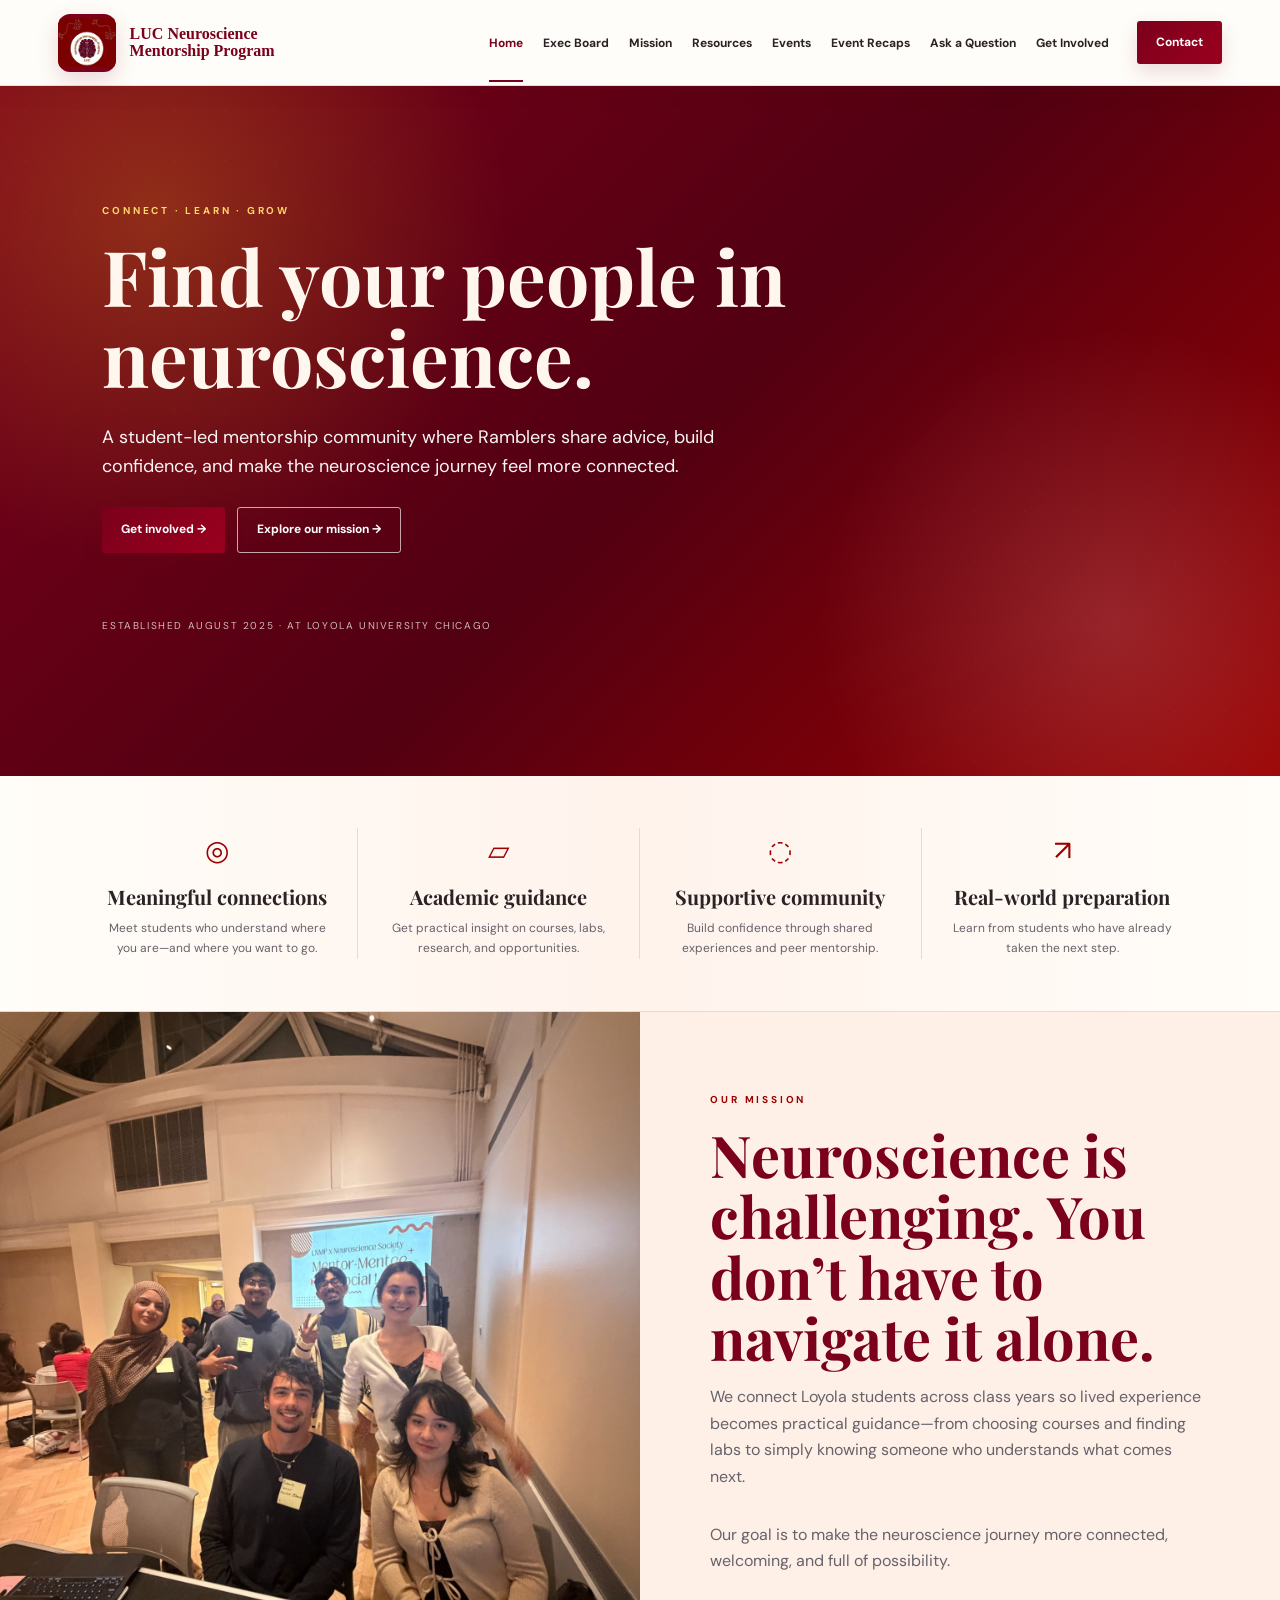
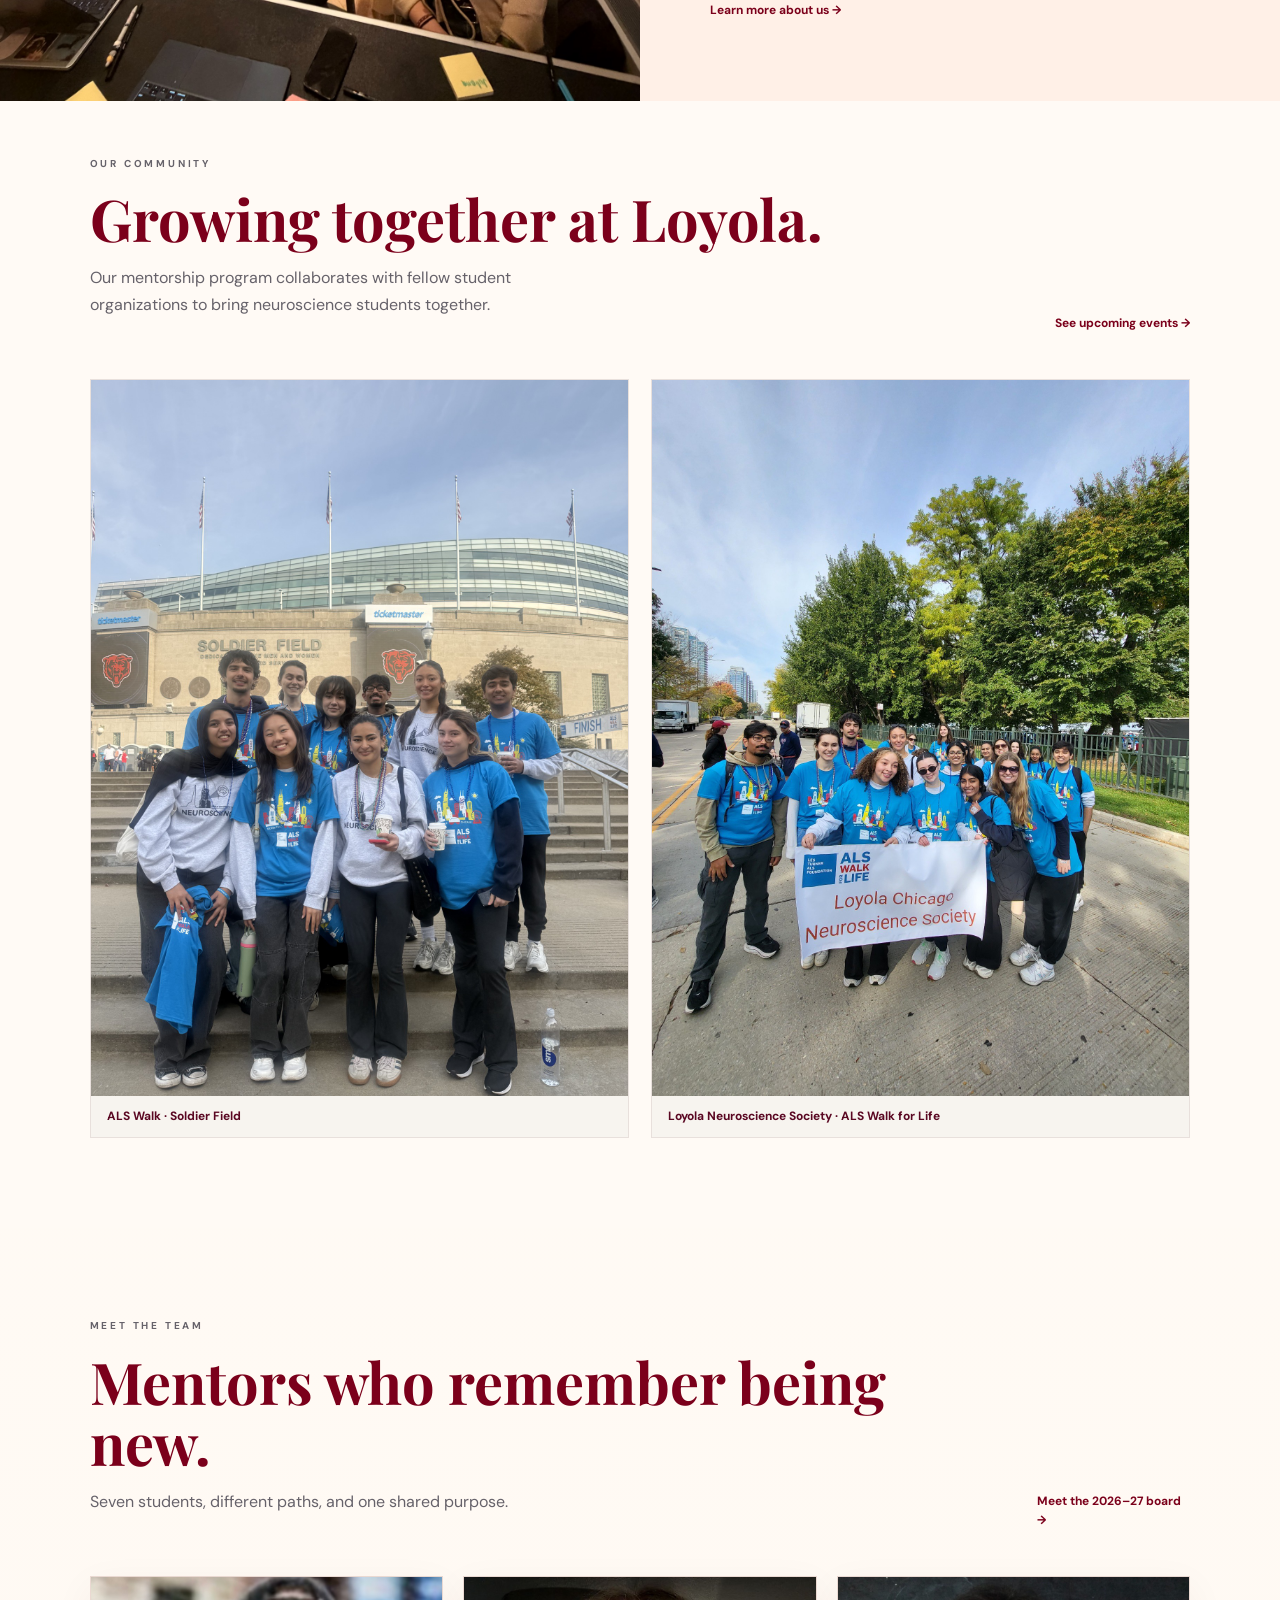
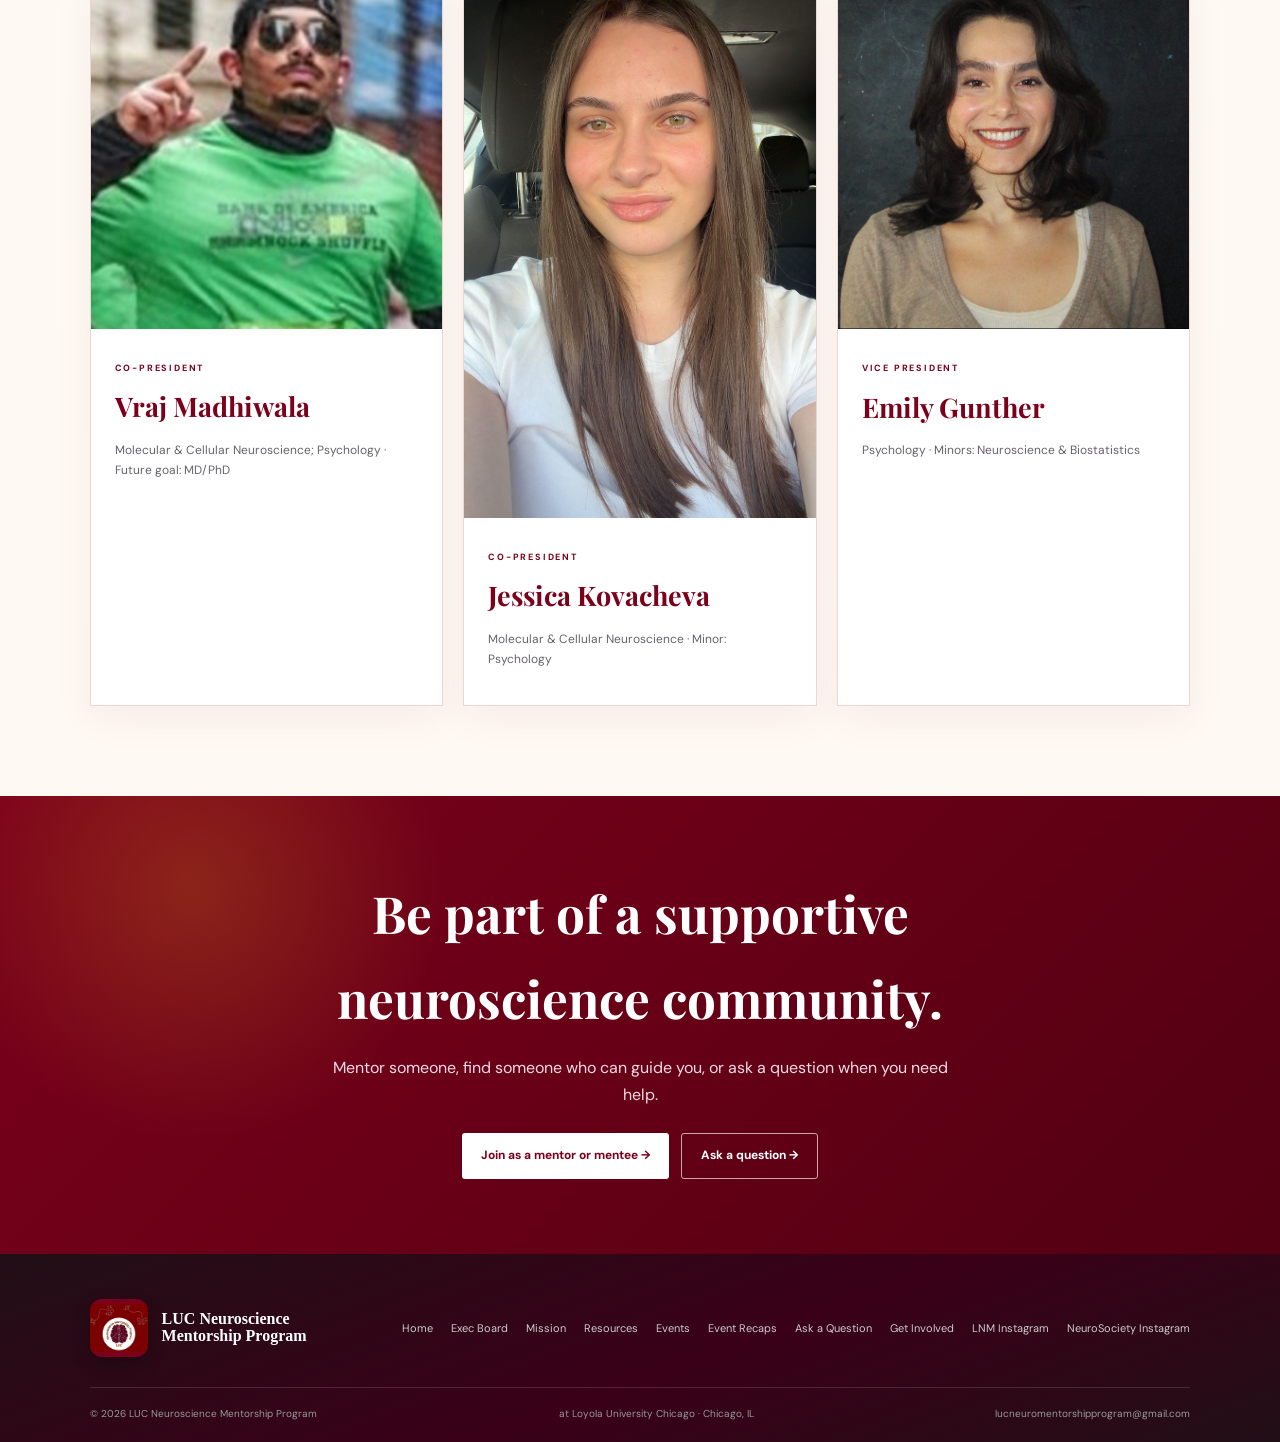
==== commit 83e078de: "Add files via upload" ====
--- a/index.html
+++ b/index.html
@@ -1,6 +1,13 @@
 <!DOCTYPE html>
 
-<html lang="en"><head><meta charset="utf-8"/><meta content="width=device-width,initial-scale=1" name="viewport"/><meta content="LUC Neuroscience Mentorship Program at Loyola University Chicago." name="description"/><title>Home | LUC Neuroscience Mentorship</title><link href="styles.css" rel="stylesheet"/><link href="lnmp-logo.png" rel="icon" type="image/png"/></head><body>
+<html lang="en"><head><meta charset="utf-8"/><meta content="width=device-width,initial-scale=1" name="viewport"/><meta content="LUC Neuroscience Mentorship Program at Loyola University Chicago." name="description"/><title>Home | LUC Neuroscience Mentorship</title><link href="styles.css" rel="stylesheet"/><link href="lnmp-logo.png" rel="icon" type="image/png"/><style>
+/* Community gallery: full portrait photos, side by side, no face cropping */
+.als-walk-photo-grid{display:grid;grid-template-columns:repeat(2,minmax(0,1fr));gap:22px;align-items:start}
+.als-walk-photo-card{margin:0;min-width:0;background:#f7f4ef;border:1px solid #e8e0dc;overflow:hidden}
+.als-walk-photo-card img{display:block;width:100%;height:auto;aspect-ratio:3/4;object-fit:contain;object-position:center}
+.als-walk-photo-card figcaption{padding:12px 16px;color:#5a0722;font-size:12px;font-weight:700;line-height:1.4}
+@media(max-width:700px){.als-walk-photo-grid{grid-template-columns:1fr;gap:18px}}
+</style></head><body>
 <header class="site-header">
 <a aria-label="LUC Neuroscience Mentorship Program home" class="wordmark" href="index.html">
 <img alt="LUC Neuroscience Mentorship Program logo" class="brand-logo" src="lnmp-logo.png"/>
@@ -14,7 +21,7 @@
 <section class="hero"><div class="hero-content"><p class="eyebrow">CONNECT · LEARN · GROW</p><h1>Find your people in neuroscience.</h1><p>A student-led mentorship community where Ramblers share advice, build confidence, and make the neuroscience journey feel more connected.</p><div class="actions"><a class="button primary" href="apply.html">Get involved →</a><a class="button outline" href="mission.html">Explore our mission →</a></div><p class="meta">Established August 2025 · at Loyola University Chicago</p></div></section>
 <section class="strip"><article><div class="ico">◎</div><h3>Meaningful connections</h3><p>Meet students who understand where you are—and where you want to go.</p></article><article><div class="ico">▱</div><h3>Academic guidance</h3><p>Get practical insight on courses, labs, research, and opportunities.</p></article><article><div class="ico">◌</div><h3>Supportive community</h3><p>Build confidence through shared experiences and peer mentorship.</p></article><article><div class="ico">↗</div><h3>Real-world preparation</h3><p>Learn from students who have already taken the next step.</p></article></section>
 <section class="split"><div class="split-img" style="background-image:url('mentor-mentee-social-home.jpg');background-position:center 48%"></div><div class="split-copy"><p class="eyebrow">OUR MISSION</p><h2>Neuroscience is challenging. You don’t have to navigate it alone.</h2><p>We connect Loyola students across class years so lived experience becomes practical guidance—from choosing courses and finding labs to simply knowing someone who understands what comes next.</p><p>Our goal is to make the neuroscience journey more connected, welcoming, and full of possibility.</p><a class="link" href="mission.html">Learn more about us →</a></div></section>
-<section class="section community-feature-section"><div class="head"><div><p class="eyebrow">OUR COMMUNITY</p><h2>Growing together at Loyola.</h2><p>Our mentorship program collaborates with fellow student organizations to bring neuroscience students together.</p></div><a class="link" href="events.html">See upcoming events →</a></div><figure class="community-feature"><img alt="Loyola neuroscience students at the ALS Walk outside Soldier Field" src="als-walk-homepage.jpg" style="display:block;width:100%;height:680px;max-height:none;object-fit:contain;object-position:center center;background:#f7f4ef;"/><figcaption>LNMP × NeuroSociety · ALS Walk at Soldier Field</figcaption></figure></section>
+<section class="section community-feature-section"><div class="head"><div><p class="eyebrow">OUR COMMUNITY</p><h2>Growing together at Loyola.</h2><p>Our mentorship program collaborates with fellow student organizations to bring neuroscience students together.</p></div><a class="link" href="events.html">See upcoming events →</a></div><div class="als-walk-photo-grid"><figure class="als-walk-photo-card"><img alt="Loyola neuroscience students together outside Soldier Field at the ALS Walk" loading="lazy" src="als-walk-homepage.jpg"/><figcaption>ALS Walk · Soldier Field</figcaption></figure><figure class="als-walk-photo-card"><img alt="Loyola Neuroscience Society students holding their ALS Walk for Life banner" loading="lazy" src="als-walk-group-photo.jpg"/><figcaption>Loyola Neuroscience Society · ALS Walk for Life</figcaption></figure></div></section>
 <section class="section"><div class="head"><div><p class="eyebrow">MEET THE TEAM</p><h2>Mentors who remember being new.</h2><p>Seven students, different paths, and one shared purpose.</p></div><a class="link" href="board.html">Meet the 2026–27 board →</a></div><div class="cards">
 <article class="card"><img alt="Vraj Madhiwala" src="board-vraj.jpg"/><div class="body"><span class="tag">CO-PRESIDENT</span><h3>Vraj Madhiwala</h3><p>Molecular &amp; Cellular Neuroscience; Psychology · Future goal: MD/PhD</p></div></article>
 <article class="card"><img alt="Jessica Kovacheva" src="board-jessica.jpg"/><div class="body"><span class="tag">CO-PRESIDENT</span><h3>Jessica Kovacheva</h3><p>Molecular &amp; Cellular Neuroscience · Minor: Psychology</p></div></article>
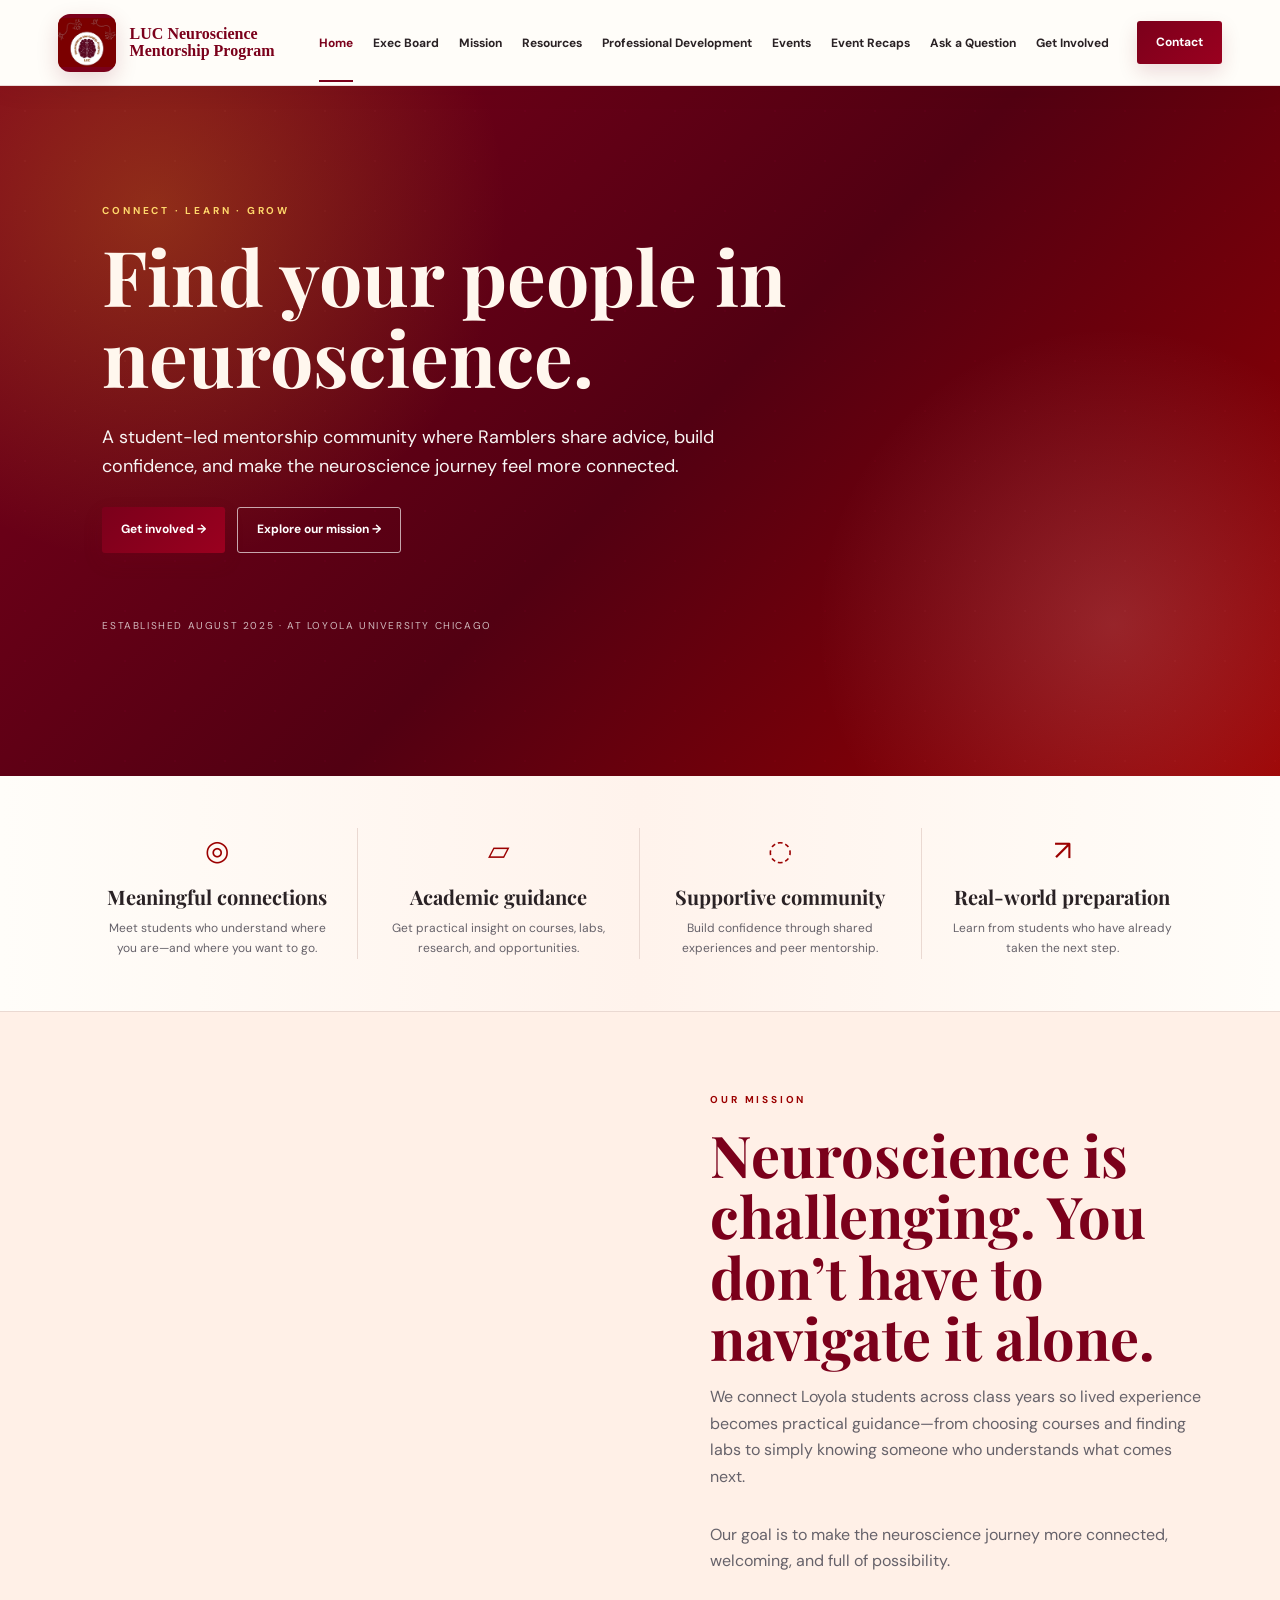
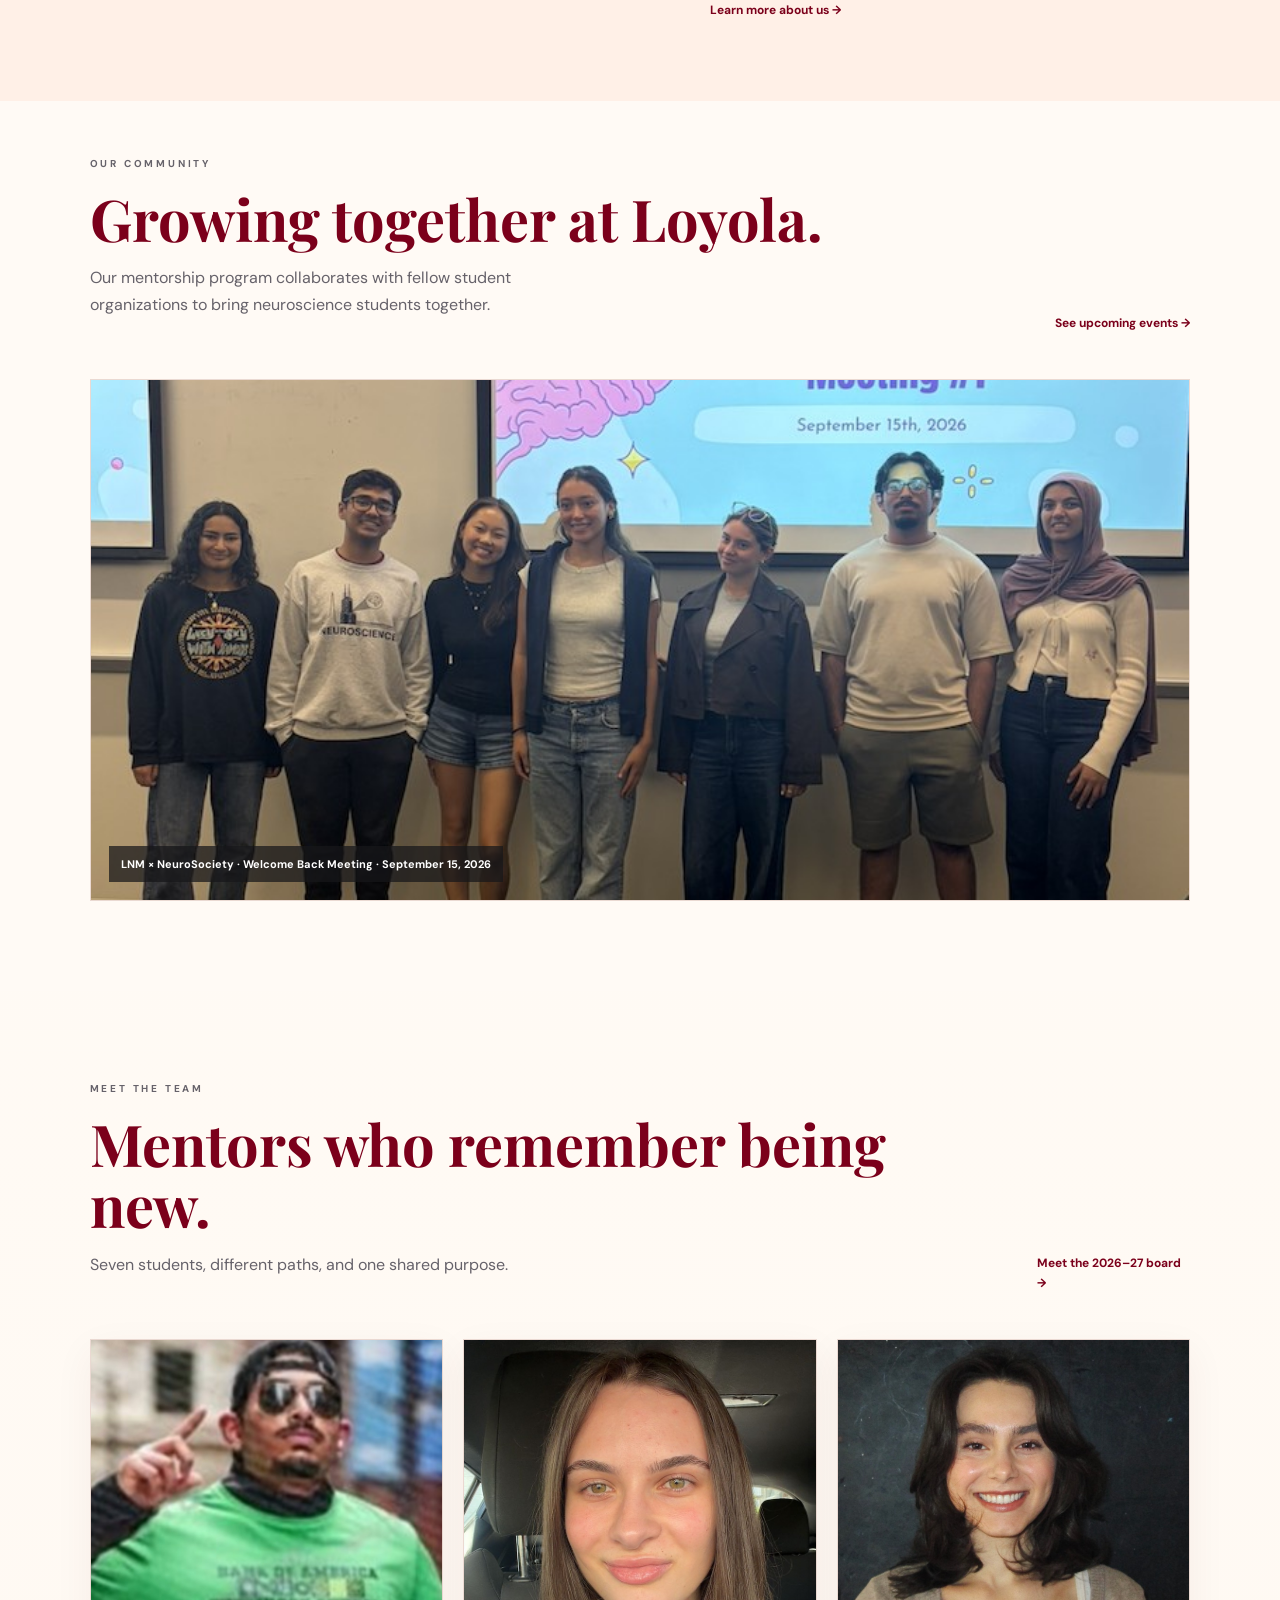
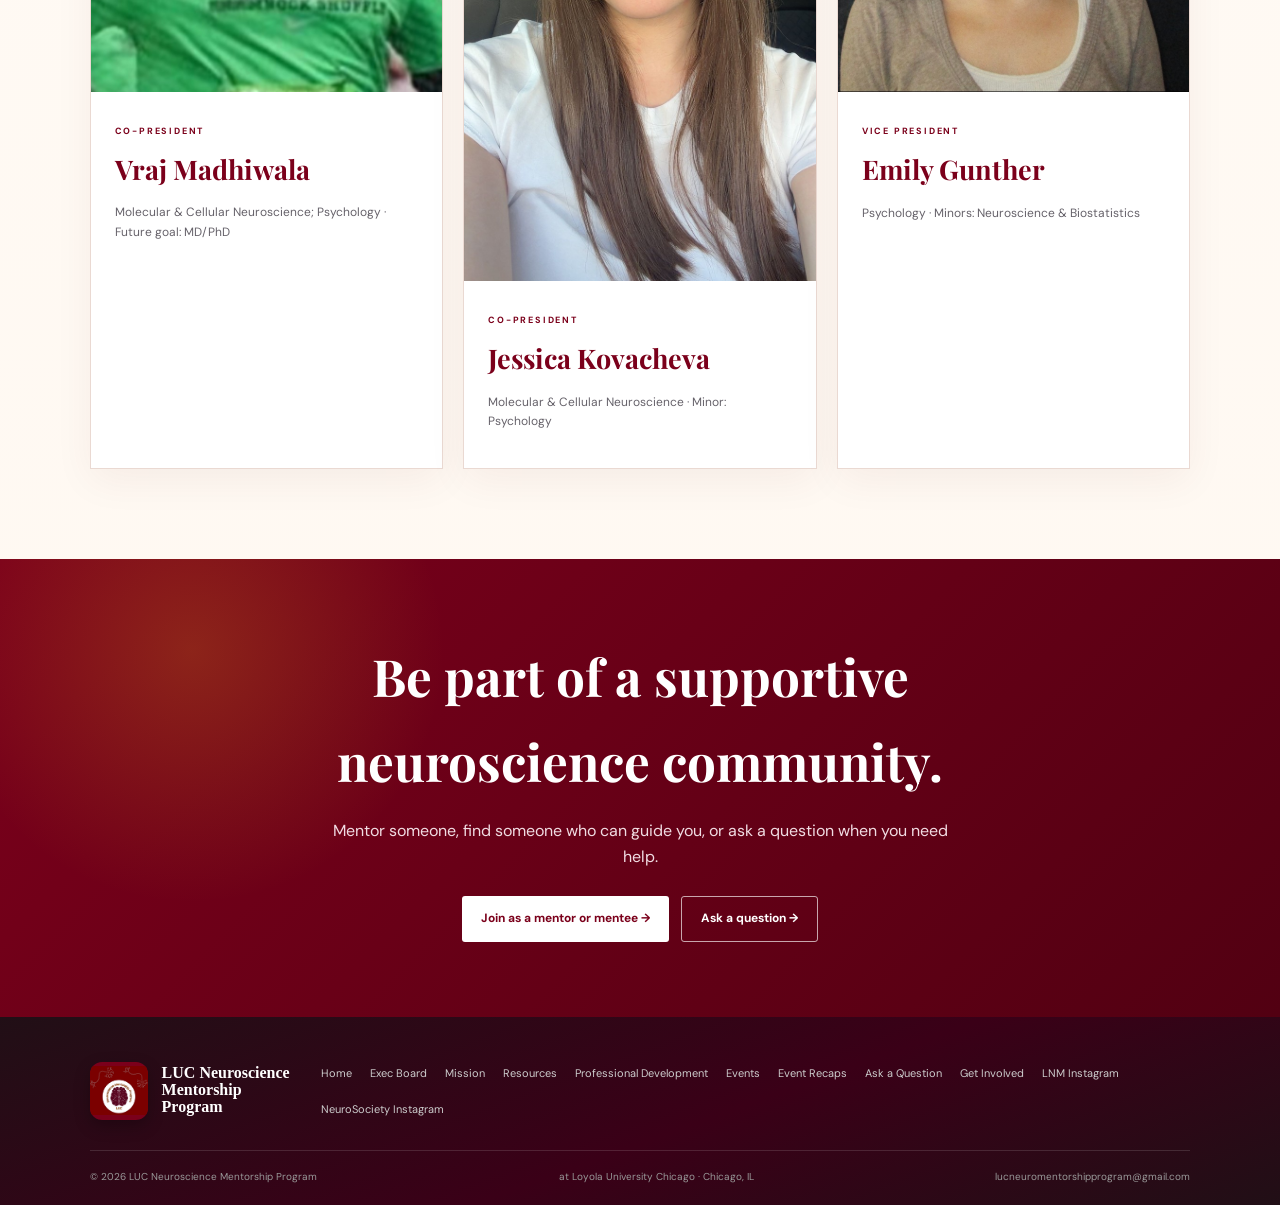
==== commit 17f1a05a: "Add files via upload" ====
--- a/index.html
+++ b/index.html
@@ -1,40 +1,32 @@
-<!DOCTYPE html>
-
-<html lang="en"><head><meta charset="utf-8"/><meta content="width=device-width,initial-scale=1" name="viewport"/><meta content="LUC Neuroscience Mentorship Program at Loyola University Chicago." name="description"/><title>Home | LUC Neuroscience Mentorship</title><link href="styles.css" rel="stylesheet"/><link href="lnmp-logo.png" rel="icon" type="image/png"/><style>
-/* Community gallery: full portrait photos, side by side, no face cropping */
-.als-walk-photo-grid{display:grid;grid-template-columns:repeat(2,minmax(0,1fr));gap:22px;align-items:start}
-.als-walk-photo-card{margin:0;min-width:0;background:#f7f4ef;border:1px solid #e8e0dc;overflow:hidden}
-.als-walk-photo-card img{display:block;width:100%;height:auto;aspect-ratio:3/4;object-fit:contain;object-position:center}
-.als-walk-photo-card figcaption{padding:12px 16px;color:#5a0722;font-size:12px;font-weight:700;line-height:1.4}
-@media(max-width:700px){.als-walk-photo-grid{grid-template-columns:1fr;gap:18px}}
-</style></head><body>
+<!doctype html><html lang="en"><head><meta charset="utf-8"><meta name="viewport" content="width=device-width,initial-scale=1"><meta name="description" content="LUC Neuroscience Mentorship Program at Loyola University Chicago."><title>Home | LUC Neuroscience Mentorship</title><link rel="stylesheet" href="styles.css"><link rel="icon" href="lnmp-logo.png" type="image/png"></head><body>
 <header class="site-header">
-<a aria-label="LUC Neuroscience Mentorship Program home" class="wordmark" href="index.html">
-<img alt="LUC Neuroscience Mentorship Program logo" class="brand-logo" src="lnmp-logo.png"/>
-<span class="prog">LUC Neuroscience<br/>Mentorship Program</span>
+<a class="wordmark" href="index.html" aria-label="LUC Neuroscience Mentorship Program home">
+<img class="brand-logo" src="lnmp-logo.png" alt="LUC Neuroscience Mentorship Program logo">
+<span class="prog">LUC Neuroscience<br>Mentorship Program</span>
 </a>
-<button aria-expanded="false" aria-label="Open navigation" class="menu">☰</button>
-<nav class="nav"><a class="active" href="index.html">Home</a><a class="" href="board.html">Exec Board</a><a class="" href="mission.html">Mission</a><a class="" href="resources.html">Resources</a><a class="" href="events.html">Events</a><a class="" href="event-recaps.html">Event Recaps</a><a class="" href="forum.html">Ask a Question</a><a class="" href="apply.html">Get Involved</a></nav>
+<button class="menu" aria-label="Open navigation" aria-expanded="false">☰</button>
+<nav class="nav"><a class="active" href="index.html">Home</a><a class="" href="board.html">Exec Board</a><a class="" href="mission.html">Mission</a><a class="" href="resources.html">Resources</a><a class="" href="professional-development-resources.html">Professional Development</a><a class="" href="events.html">Events</a><a class="" href="event-recaps.html">Event Recaps</a><a class="" href="forum.html">Ask a Question</a><a class="" href="apply.html">Get Involved</a></nav>
 <a class="header-cta" href="mailto:lucneuromentorshipprogram@gmail.com">Contact</a>
 </header>
 <main>
 <section class="hero"><div class="hero-content"><p class="eyebrow">CONNECT · LEARN · GROW</p><h1>Find your people in neuroscience.</h1><p>A student-led mentorship community where Ramblers share advice, build confidence, and make the neuroscience journey feel more connected.</p><div class="actions"><a class="button primary" href="apply.html">Get involved →</a><a class="button outline" href="mission.html">Explore our mission →</a></div><p class="meta">Established August 2025 · at Loyola University Chicago</p></div></section>
 <section class="strip"><article><div class="ico">◎</div><h3>Meaningful connections</h3><p>Meet students who understand where you are—and where you want to go.</p></article><article><div class="ico">▱</div><h3>Academic guidance</h3><p>Get practical insight on courses, labs, research, and opportunities.</p></article><article><div class="ico">◌</div><h3>Supportive community</h3><p>Build confidence through shared experiences and peer mentorship.</p></article><article><div class="ico">↗</div><h3>Real-world preparation</h3><p>Learn from students who have already taken the next step.</p></article></section>
-<section class="split"><div class="split-img" style="background-image:url('mentor-mentee-social-home.jpg');background-position:center 48%"></div><div class="split-copy"><p class="eyebrow">OUR MISSION</p><h2>Neuroscience is challenging. You don’t have to navigate it alone.</h2><p>We connect Loyola students across class years so lived experience becomes practical guidance—from choosing courses and finding labs to simply knowing someone who understands what comes next.</p><p>Our goal is to make the neuroscience journey more connected, welcoming, and full of possibility.</p><a class="link" href="mission.html">Learn more about us →</a></div></section>
-<section class="section community-feature-section"><div class="head"><div><p class="eyebrow">OUR COMMUNITY</p><h2>Growing together at Loyola.</h2><p>Our mentorship program collaborates with fellow student organizations to bring neuroscience students together.</p></div><a class="link" href="events.html">See upcoming events →</a></div><div class="als-walk-photo-grid"><figure class="als-walk-photo-card"><img alt="Loyola neuroscience students together outside Soldier Field at the ALS Walk" loading="lazy" src="als-walk-homepage.jpg"/><figcaption>ALS Walk · Soldier Field</figcaption></figure><figure class="als-walk-photo-card"><img alt="Loyola Neuroscience Society students holding their ALS Walk for Life banner" loading="lazy" src="als-walk-group-photo.jpg"/><figcaption>Loyola Neuroscience Society · ALS Walk for Life</figcaption></figure></div></section>
+<section class="split"><div class="split-img" style="background-image:url('https://lucneuromentorship.devbodalia.chatgpt.site/images/event-team.jpg')"></div><div class="split-copy"><p class="eyebrow">OUR MISSION</p><h2>Neuroscience is challenging. You don’t have to navigate it alone.</h2><p>We connect Loyola students across class years so lived experience becomes practical guidance—from choosing courses and finding labs to simply knowing someone who understands what comes next.</p><p>Our goal is to make the neuroscience journey more connected, welcoming, and full of possibility.</p><a class="link" href="mission.html">Learn more about us →</a></div></section>
+<section class="section community-feature-section"><div class="head"><div><p class="eyebrow">OUR COMMUNITY</p><h2>Growing together at Loyola.</h2><p>Our mentorship program collaborates with fellow student organizations to bring neuroscience students together.</p></div><a class="link" href="events.html">See upcoming events →</a></div><figure class="community-feature"><img src="community-group-2026.jpg" alt="LUC Neuroscience Mentorship and NeuroSociety students at a September 2026 meeting"><figcaption>LNM × NeuroSociety · Welcome Back Meeting · September 15, 2026</figcaption></figure></section>
 <section class="section"><div class="head"><div><p class="eyebrow">MEET THE TEAM</p><h2>Mentors who remember being new.</h2><p>Seven students, different paths, and one shared purpose.</p></div><a class="link" href="board.html">Meet the 2026–27 board →</a></div><div class="cards">
-<article class="card"><img alt="Vraj Madhiwala" src="board-vraj.jpg"/><div class="body"><span class="tag">CO-PRESIDENT</span><h3>Vraj Madhiwala</h3><p>Molecular &amp; Cellular Neuroscience; Psychology · Future goal: MD/PhD</p></div></article>
-<article class="card"><img alt="Jessica Kovacheva" src="board-jessica.jpg"/><div class="body"><span class="tag">CO-PRESIDENT</span><h3>Jessica Kovacheva</h3><p>Molecular &amp; Cellular Neuroscience · Minor: Psychology</p></div></article>
-<article class="card"><img alt="Emily Gunther" src="board-emily.jpg"/><div class="body"><span class="tag">VICE PRESIDENT</span><h3>Emily Gunther</h3><p>Psychology · Minors: Neuroscience &amp; Biostatistics</p></div></article>
+<article class="card"><img src="board-vraj.jpg" alt="Vraj Madhiwala"><div class="body"><span class="tag">CO-PRESIDENT</span><h3>Vraj Madhiwala</h3><p>Molecular & Cellular Neuroscience; Psychology · Future goal: MD/PhD</p></div></article>
+<article class="card"><img src="board-jessica.jpg" alt="Jessica Kovacheva"><div class="body"><span class="tag">CO-PRESIDENT</span><h3>Jessica Kovacheva</h3><p>Molecular & Cellular Neuroscience · Minor: Psychology</p></div></article>
+<article class="card"><img src="board-emily.jpg" alt="Emily Gunther"><div class="body"><span class="tag">VICE PRESIDENT</span><h3>Emily Gunther</h3><p>Psychology · Minors: Neuroscience & Biostatistics</p></div></article>
 </div></section>
 <section class="cta"><h2>Be part of a supportive neuroscience community.</h2><p>Mentor someone, find someone who can guide you, or ask a question when you need help.</p><div class="actions actions-center"><a class="button light" href="apply.html">Join as a mentor or mentee →</a><a class="button outline" href="forum.html">Ask a question →</a></div></section>
 </main><footer class="footer">
-<div class="footer-top"><a aria-label="LUC Neuroscience Mentorship Program home" class="wordmark" href="index.html">
-<img alt="LUC Neuroscience Mentorship Program logo" class="brand-logo" src="lnmp-logo.png"/>
-<span class="prog">LUC Neuroscience<br/>Mentorship Program</span>
+<div class="footer-top"><a class="wordmark" href="index.html" aria-label="LUC Neuroscience Mentorship Program home">
+<img class="brand-logo" src="lnmp-logo.png" alt="LUC Neuroscience Mentorship Program logo">
+<span class="prog">LUC Neuroscience<br>Mentorship Program</span>
 </a>
 <div class="footer-links">
-<a href="index.html">Home</a><a href="board.html">Exec Board</a><a href="mission.html">Mission</a><a href="resources.html">Resources</a><a href="events.html">Events</a><a href="event-recaps.html">Event Recaps</a><a href="forum.html">Ask a Question</a><a href="apply.html">Get Involved</a><a href="https://www.instagram.com/lucneuromentorship/" rel="noopener" target="_blank">LNM Instagram</a><a href="https://www.instagram.com/neurosocietyluc/" rel="noopener" target="_blank">NeuroSociety Instagram</a>
+<a href="index.html">Home</a><a href="board.html">Exec Board</a><a href="mission.html">Mission</a><a href="resources.html">Resources</a><a class="" href="professional-development-resources.html">Professional Development</a><a href="events.html">Events</a><a href="event-recaps.html">Event Recaps</a><a href="forum.html">Ask a Question</a><a href="apply.html">Get Involved</a><a href="https://www.instagram.com/lucneuromentorship/" target="_blank" rel="noopener">LNM Instagram</a><a href="https://www.instagram.com/neurosocietyluc/" target="_blank" rel="noopener">NeuroSociety Instagram</a>
 </div></div>
 <div class="footer-bottom"><span>© 2026 LUC Neuroscience Mentorship Program</span><span>at Loyola University Chicago · Chicago, IL</span><a href="mailto:lucneuromentorshipprogram@gmail.com">lucneuromentorshipprogram@gmail.com</a></div>
+
 </footer><script src="script.js"></script></body></html>
--- a/styles.css
+++ b/styles.css
@@ -467,47 +467,105 @@
 .archive-back-link{margin-top:16px}
 @media(max-width:760px){.archive-promo-card{align-items:flex-start;flex-direction:column}.archive-promo-link{white-space:normal}.archive-promo-section{padding:32px 5% 52px}.archive-empty-section{padding:42px 5% 65px}.archive-page-hero{padding:48px 6% 35px}}
 
-
-/* Event Recap: photo-card layout matching the approved preview. */
-.recap-preview-title{background:#fffdf9;border-bottom:0;text-align:center;padding:55px 6% 32px}
-.recap-preview-title h1{margin:0 auto;color:var(--m);font-size:clamp(40px,5vw,58px)}
-.recap-preview-title p:not(.eyebrow){max-width:790px;margin:15px auto 0;color:#383238;font-size:clamp(15px,1.6vw,19px)}
-.recap-preview-sections{background:#fffdf9;padding:12px 3.5% 70px;display:grid;gap:35px}
-.recap-preview-card{border:2px solid var(--m);border-radius:15px;padding:22px 24px 24px;background:#fff;box-shadow:0 4px 14px rgba(90,7,34,.04)}
-.recap-preview-card h2{font-family:"Playfair Display",Georgia,serif;color:var(--m);font-size:clamp(28px,3vw,41px);line-height:1.15;margin:0 0 4px}
-.recap-preview-description{font-size:clamp(14px,1.5vw,18px);color:#29272a;margin:0 0 24px;line-height:1.5}
-.recap-preview-grid{display:grid;gap:24px;align-items:center;grid-template-columns:repeat(3,minmax(0,1fr))}
-.recap-preview-grid figure{margin:0;border-radius:10px;overflow:hidden;min-width:0}
-.recap-preview-grid img{width:100%;height:250px;object-fit:cover;object-position:center;display:block}
-.recap-preview-grid-small{width:min(85%,1050px);margin:0 auto;grid-template-columns:repeat(2,minmax(0,1fr));gap:34px}
-.recap-preview-grid-small img{height:185px}
-@media(max-width:800px){.recap-preview-sections{padding:8px 4% 50px;gap:24px}.recap-preview-card{padding:18px}.recap-preview-grid{gap:12px}.recap-preview-grid img{height:175px}.recap-preview-grid-small{width:95%;gap:16px}.recap-preview-grid-small img{height:145px}}
-@media(max-width:560px){.recap-preview-title{padding:38px 6% 24px}.recap-preview-card{padding:15px}.recap-preview-grid{grid-template-columns:1fr;gap:15px}.recap-preview-grid img{height:auto;aspect-ratio:16/10;object-fit:cover}.recap-preview-grid-small{width:100%;grid-template-columns:1fr}.recap-preview-grid-small img{height:auto;aspect-ratio:16/10}}
-
-
-/* Event 1 and Event 2: expanded photo and video galleries, November 2026. */
-.recap-preview-sections{max-width:1540px;margin:0 auto;padding-top:18px}
-.recap-preview-card{padding:clamp(18px,2.4vw,30px)}
-.recap-preview-grid-main{grid-template-columns:repeat(3,minmax(0,1fr));gap:clamp(12px,1.7vw,23px)}
-.recap-preview-grid-main figure{background:#f4f0ee}
-.recap-preview-grid-main img{height:clamp(210px,22vw,285px);object-fit:cover;object-position:center center}
-/* Aim the portrait crop at faces and shoulders rather than the empty floor. */
-.recap-preview-grid-main .recap-photo-new img{object-position:center 26%}
-.recap-preview-detail,.recap-inline-summary{margin-top:26px;padding:22px 25px;background:#fff8f3;border-left:4px solid var(--g);border-radius:8px}
-.recap-inline-summary .eyebrow{margin:0 0 8px}
-.recap-inline-summary h3{margin:0 0 9px;color:var(--m);font-family:'Playfair Display',Georgia,serif;font-size:clamp(21px,2.4vw,28px)}
-.recap-inline-summary p:last-child{margin:0;color:#494047;font-size:14px;line-height:1.75}
-/* Four uniformly sized slots: three ALS photos and one playable video. */
-.recap-als-grid{grid-template-columns:repeat(4,minmax(0,1fr));gap:clamp(12px,1.8vw,24px);align-items:start}
-.recap-als-grid figure{margin:0;min-width:0}
-.recap-als-grid .recap-als-photo a{display:block;overflow:hidden;border-radius:10px;background:#f4f0ee}
-.recap-als-grid img,.recap-als-grid video{display:block;width:100%;height:clamp(180px,18vw,245px);object-fit:cover;border-radius:10px;background:#171314}
-.recap-als-grid img{object-position:50% 58%;transition:transform .2s ease}
-.recap-als-grid .recap-als-photo:nth-child(2) img{object-position:50% 60%}
-.recap-als-grid .recap-als-photo:nth-child(3) img{object-position:50% 56%}
-.recap-als-grid a:hover img{transform:scale(1.025)}
-.recap-als-video video{object-fit:contain}
-.recap-als-video figcaption{margin-top:8px;text-align:center;color:var(--m);font-size:12px;font-weight:700}
-@media(max-width:960px){.recap-als-grid{grid-template-columns:repeat(2,minmax(0,1fr))}.recap-als-grid img,.recap-als-grid video{height:clamp(195px,28vw,290px)}}
-@media(max-width:650px){.recap-preview-grid-main{grid-template-columns:repeat(2,minmax(0,1fr))}.recap-preview-grid-main img{height:clamp(175px,32vw,225px)}.recap-preview-grid-main .recap-photo-new img{object-position:center 25%}.recap-preview-description{margin-bottom:20px}.recap-inline-summary{padding:18px;margin-top:20px}}
-@media(max-width:440px){.recap-als-grid{grid-template-columns:1fr}.recap-als-grid img,.recap-als-grid video{height:245px}.recap-preview-grid-main img{height:180px}}
+/* Event Recap Three and paired presentation players */
+.recap-event-three .recap-preview-description + .recap-preview-description{margin-top:12px}
+.recap-event-three .recap-preview-description a{color:#850020;text-decoration:underline;font-weight:700}
+.recap-three-grid{grid-template-columns:repeat(3,minmax(0,1fr))}
+.recap-three-grid figure{min-width:0;margin:0;overflow:hidden;border-radius:10px}
+.recap-three-grid img{display:block;width:100%;height:245px;object-fit:cover;object-position:center 35%}
+.recap-slide-pair{display:grid;grid-template-columns:repeat(2,minmax(0,1fr));gap:22px;align-items:start;max-width:1200px;margin:20px auto 0}
+.recap-slide-panel{min-width:0}
+.recap-slide-panel h3{font-size:clamp(17px,2vw,23px);color:#78001f;margin:0 0 12px}
+.recap-slide-panel .recap-slideshow-frame{width:100%;margin:0}
+.recap-slide-panel .recap-slideshow-frame iframe{width:100%;aspect-ratio:16/9;min-height:0;height:auto;display:block}
+.recap-slide-panel .recap-slideshow-fallback{font-size:12px;line-height:1.6;margin-top:10px}
+.pdf-slide-viewer{background:#0a0a0a;border:1px solid #ddd;overflow:hidden}
+.pdf-slide-viewer img{width:100%;aspect-ratio:16/9;object-fit:contain;display:block;background:#111}
+.pdf-slide-controls{display:flex;align-items:center;justify-content:center;gap:14px;padding:6px 10px;background:#f7f7f7;color:#333;font-size:13px}
+.pdf-slide-controls button{border:0;background:transparent;font-size:23px;cursor:pointer;color:#333;padding:0 10px}
+.pdf-slide-controls button:last-child{margin-left:auto;font-size:18px}
+.pdf-slide-viewer:fullscreen{display:flex;flex-direction:column;justify-content:center;background:#000}
+.pdf-slide-viewer:fullscreen img{height:calc(100vh - 48px);width:100%;aspect-ratio:auto;object-fit:contain}
+@media(max-width:800px){.recap-slide-pair{grid-template-columns:1fr}.recap-three-grid{grid-template-columns:repeat(2,minmax(0,1fr))}.recap-three-grid img{height:220px}.recap-three-grid .recap-three-fourth-photo{grid-column:auto;max-width:none}}
+@media(max-width:480px){.recap-three-grid{grid-template-columns:1fr}.recap-three-grid img{height:auto;max-height:340px;object-fit:contain}}
+
+/* Consistent bordered recap cards, matching the original Events 1 & 2 design preview.
+   All existing page, footer, resource, and slideshow styling is preserved. */
+.recap-preview-title{text-align:center;padding-bottom:25px}
+.recap-preview-sections{width:min(94%,1250px);margin:20px auto 58px;display:grid;gap:32px}
+.recap-preview-card{background:#fff;border:2px solid #680920;border-radius:14px;padding:clamp(20px,2.5vw,30px);box-shadow:0 4px 12px rgba(70,0,16,.04)}
+.recap-preview-card h2{font-family:'Playfair Display',Georgia,serif;color:#670c25;font-size:clamp(27px,3vw,38px);line-height:1.2;margin:0 0 10px}
+.recap-preview-description{font-size:clamp(14px,1.3vw,17px);line-height:1.65;margin:0 0 22px;color:#28202a}
+.recap-preview-grid{display:grid;grid-template-columns:repeat(3,minmax(0,1fr));gap:20px;align-items:stretch}
+.recap-preview-grid figure{min-width:0;margin:0;border-radius:11px;overflow:hidden;background:#f5f0ed}
+.recap-preview-grid figure img{width:100%;height:245px;display:block;object-fit:cover;object-position:center}
+.recap-preview-grid figure a{display:block;height:100%}
+.recap-preview-grid .recap-als-photo img{object-fit:contain;background:#f5f0ed}
+.recap-three-grid .recap-three-fourth-photo{grid-column:2;max-width:none}
+.recap-video-below{margin:22px 0 0;max-width:540px}
+.recap-video-below video{width:100%;height:auto;border-radius:10px;display:block}
+.recap-video-below figcaption{font-size:12px;color:#666;margin-top:8px}
+@media(max-width:800px){.recap-preview-grid{grid-template-columns:repeat(2,minmax(0,1fr))}.recap-preview-sections{width:min(94%,1250px);gap:22px}.recap-preview-grid .recap-three-fourth-photo{grid-column:auto}}
+@media(max-width:520px){.recap-preview-grid{grid-template-columns:1fr}.recap-preview-grid figure img{height:auto;max-height:310px;object-fit:contain}.recap-preview-card{padding:18px}.recap-preview-sections{width:94%}}
+
+/* Event Recap 2: match video display tile to the size of the photo tiles. */
+.recap-event-two .recap-video-below{
+  width:calc((100% - 40px) / 3);
+  max-width:none;
+  margin:20px 0 0;
+}
+.recap-event-two .recap-video-below video{
+  display:block;
+  width:100%;
+  height:245px;
+  object-fit:contain;
+  background:#f5f0ed;
+  border-radius:11px;
+}
+@media (max-width:800px){
+  .recap-event-two .recap-video-below{width:calc((100% - 20px) / 2)}
+}
+@media (max-width:520px){
+  .recap-event-two .recap-video-below{width:100%}
+}
+
+
+/* Event Recap Four: three presentation embeds displayed side by side on desktop. */
+.recap-slide-pair-three {
+  grid-template-columns: repeat(3, minmax(0, 1fr));
+  gap: 18px;
+}
+.recap-slide-pair-three .recap-slide-panel h3 {
+  font-size: clamp(16px, 1.45vw, 21px);
+}
+.recap-four-grid img {
+  object-position: center;
+}
+@media (max-width: 900px) {
+  .recap-slide-pair-three {
+    grid-template-columns: 1fr;
+  }
+}
+
+/* Nov 16: Center the Event Recap heading and its introductory description. */
+.recap-preview-title { text-align:center; }
+.recap-preview-title h1 { margin-left:auto; margin-right:auto; }
+.recap-preview-title > p:not(.eyebrow) { margin-left:auto; margin-right:auto; text-align:center; }
+
+/* Match the two Google Slides players to the center PDF slideshow's compact size.
+   Override older global iframe min-heights that caused empty black space below slides. */
+.recap-slide-pair-three .recap-slide-panel .recap-slideshow-frame {
+  width:100%; max-width:none; min-height:0; height:auto;
+  aspect-ratio: 1.55 / 1; margin:0; overflow:hidden;
+  background:#111; border:1px solid #ddd; box-shadow:none;
+}
+.recap-slide-pair-three .recap-slide-panel .recap-slideshow-frame iframe {
+  display:block; width:100%; height:100%; min-height:0;
+  aspect-ratio:auto; border:0;
+}
+.recap-slide-pair-three .recap-slide-panel .pdf-slide-viewer {
+  border:1px solid #ddd;
+}
+@media(max-width:900px) {
+  .recap-slide-pair-three .recap-slide-panel .recap-slideshow-frame { aspect-ratio:1.55 / 1; min-height:0; }
+}
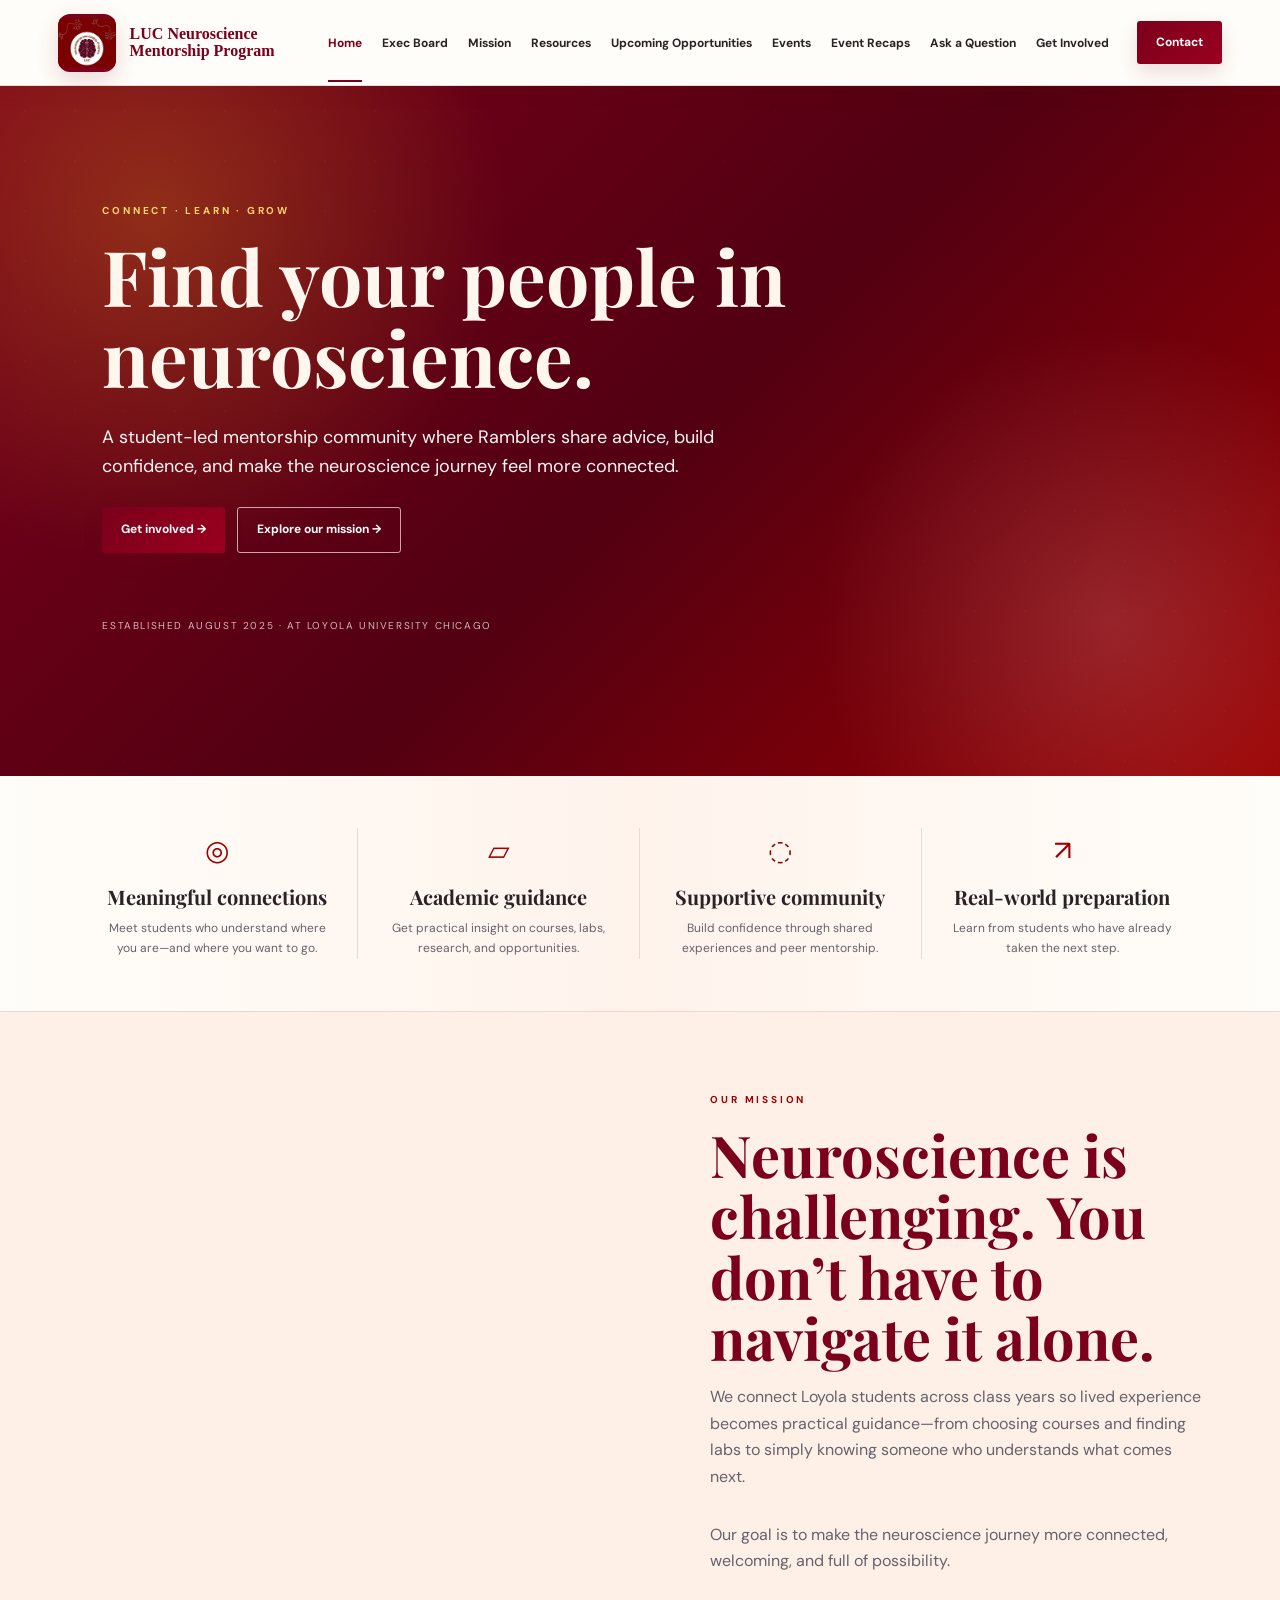
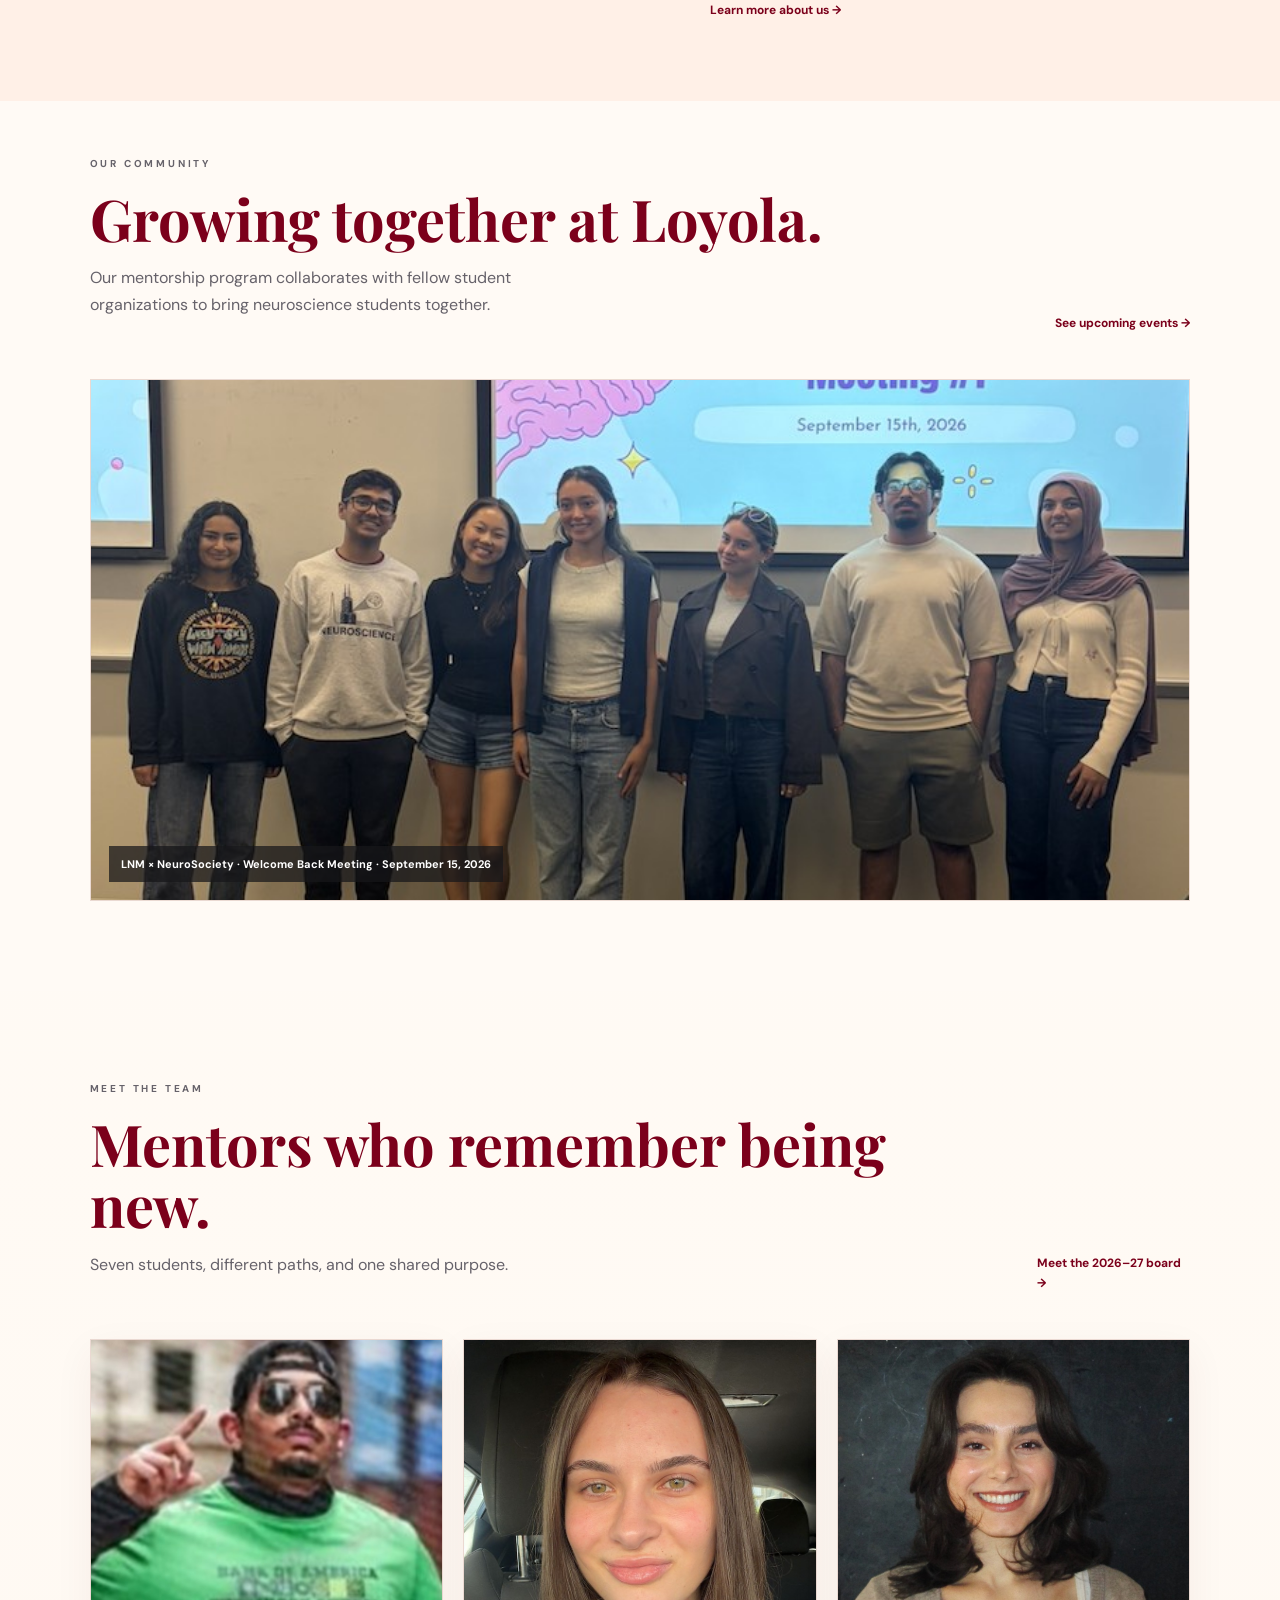
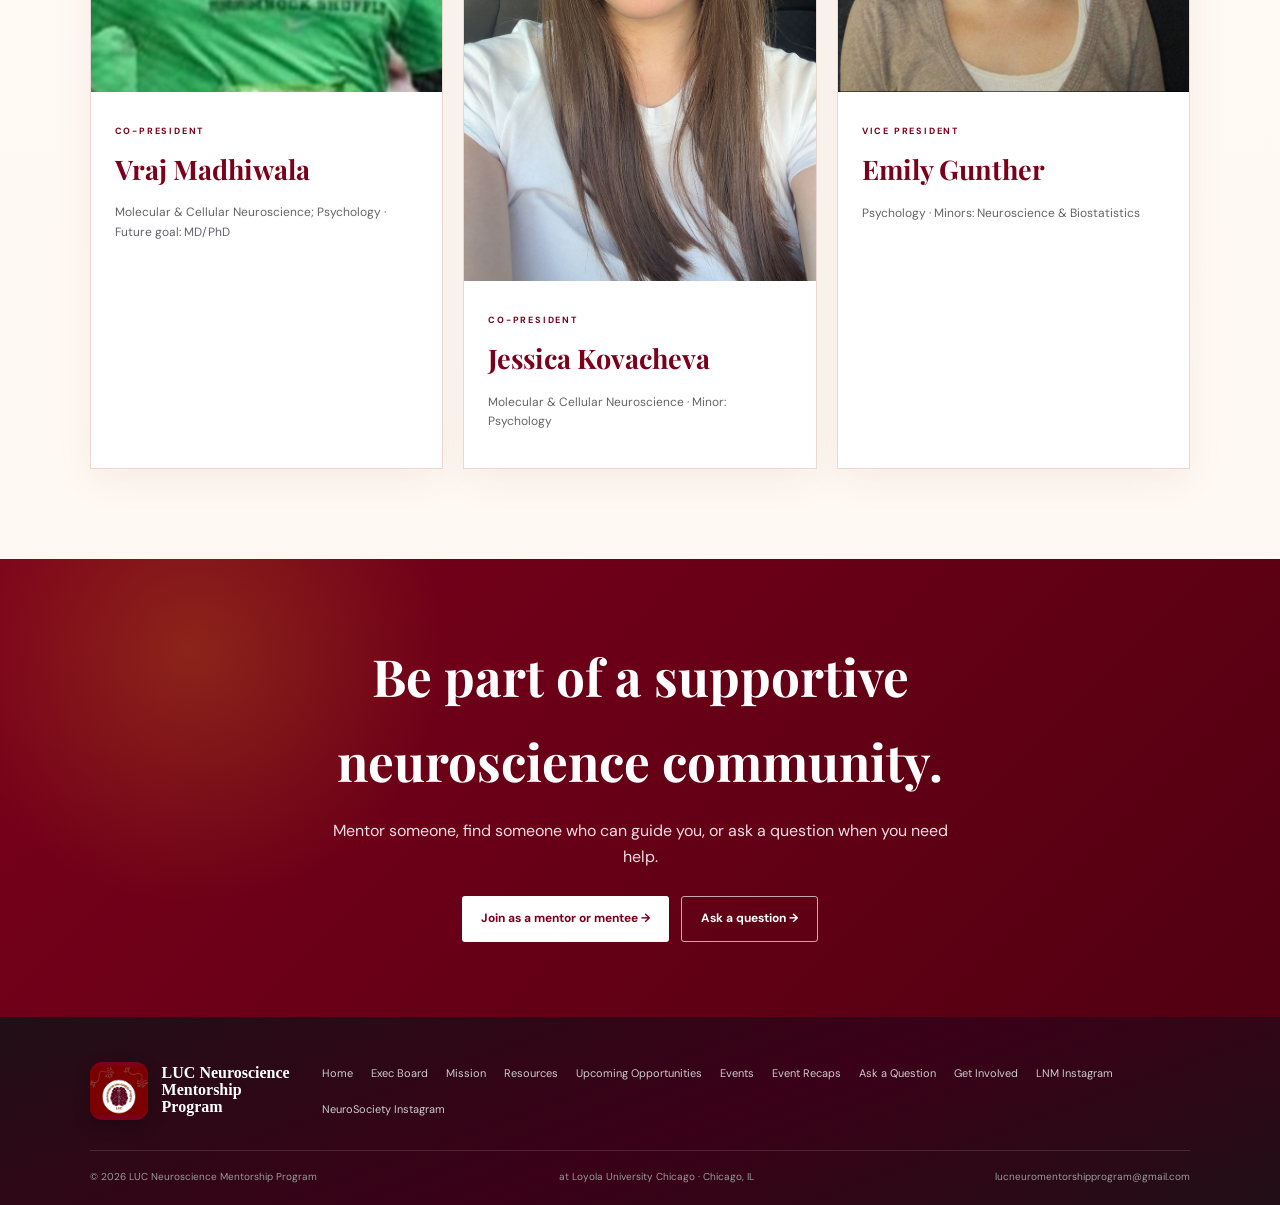
==== commit 54eedd85: "Add files via upload" ====
--- a/index.html
+++ b/index.html
@@ -5,7 +5,7 @@
 <span class="prog">LUC Neuroscience<br>Mentorship Program</span>
 </a>
 <button class="menu" aria-label="Open navigation" aria-expanded="false">☰</button>
-<nav class="nav"><a class="active" href="index.html">Home</a><a class="" href="board.html">Exec Board</a><a class="" href="mission.html">Mission</a><a class="" href="resources.html">Resources</a><a class="" href="professional-development-resources.html">Professional Development</a><a class="" href="events.html">Events</a><a class="" href="event-recaps.html">Event Recaps</a><a class="" href="forum.html">Ask a Question</a><a class="" href="apply.html">Get Involved</a></nav>
+<nav class="nav"><a class="active" href="index.html">Home</a><a class="" href="board.html">Exec Board</a><a class="" href="mission.html">Mission</a><a class="" href="resources.html">Resources</a><a class="" href="professional-development-resources.html">Upcoming Opportunities</a><a class="" href="events.html">Events</a><a class="" href="event-recaps.html">Event Recaps</a><a class="" href="forum.html">Ask a Question</a><a class="" href="apply.html">Get Involved</a></nav>
 <a class="header-cta" href="mailto:lucneuromentorshipprogram@gmail.com">Contact</a>
 </header>
 <main>
@@ -25,7 +25,7 @@
 <span class="prog">LUC Neuroscience<br>Mentorship Program</span>
 </a>
 <div class="footer-links">
-<a href="index.html">Home</a><a href="board.html">Exec Board</a><a href="mission.html">Mission</a><a href="resources.html">Resources</a><a class="" href="professional-development-resources.html">Professional Development</a><a href="events.html">Events</a><a href="event-recaps.html">Event Recaps</a><a href="forum.html">Ask a Question</a><a href="apply.html">Get Involved</a><a href="https://www.instagram.com/lucneuromentorship/" target="_blank" rel="noopener">LNM Instagram</a><a href="https://www.instagram.com/neurosocietyluc/" target="_blank" rel="noopener">NeuroSociety Instagram</a>
+<a href="index.html">Home</a><a href="board.html">Exec Board</a><a href="mission.html">Mission</a><a href="resources.html">Resources</a><a class="" href="professional-development-resources.html">Upcoming Opportunities</a><a href="events.html">Events</a><a href="event-recaps.html">Event Recaps</a><a href="forum.html">Ask a Question</a><a href="apply.html">Get Involved</a><a href="https://www.instagram.com/lucneuromentorship/" target="_blank" rel="noopener">LNM Instagram</a><a href="https://www.instagram.com/neurosocietyluc/" target="_blank" rel="noopener">NeuroSociety Instagram</a>
 </div></div>
 <div class="footer-bottom"><span>© 2026 LUC Neuroscience Mentorship Program</span><span>at Loyola University Chicago · Chicago, IL</span><a href="mailto:lucneuromentorshipprogram@gmail.com">lucneuromentorshipprogram@gmail.com</a></div>
 
--- a/styles.css
+++ b/styles.css
@@ -546,26 +546,3 @@
     grid-template-columns: 1fr;
   }
 }
-
-/* Nov 16: Center the Event Recap heading and its introductory description. */
-.recap-preview-title { text-align:center; }
-.recap-preview-title h1 { margin-left:auto; margin-right:auto; }
-.recap-preview-title > p:not(.eyebrow) { margin-left:auto; margin-right:auto; text-align:center; }
-
-/* Match the two Google Slides players to the center PDF slideshow's compact size.
-   Override older global iframe min-heights that caused empty black space below slides. */
-.recap-slide-pair-three .recap-slide-panel .recap-slideshow-frame {
-  width:100%; max-width:none; min-height:0; height:auto;
-  aspect-ratio: 1.55 / 1; margin:0; overflow:hidden;
-  background:#111; border:1px solid #ddd; box-shadow:none;
-}
-.recap-slide-pair-three .recap-slide-panel .recap-slideshow-frame iframe {
-  display:block; width:100%; height:100%; min-height:0;
-  aspect-ratio:auto; border:0;
-}
-.recap-slide-pair-three .recap-slide-panel .pdf-slide-viewer {
-  border:1px solid #ddd;
-}
-@media(max-width:900px) {
-  .recap-slide-pair-three .recap-slide-panel .recap-slideshow-frame { aspect-ratio:1.55 / 1; min-height:0; }
-}
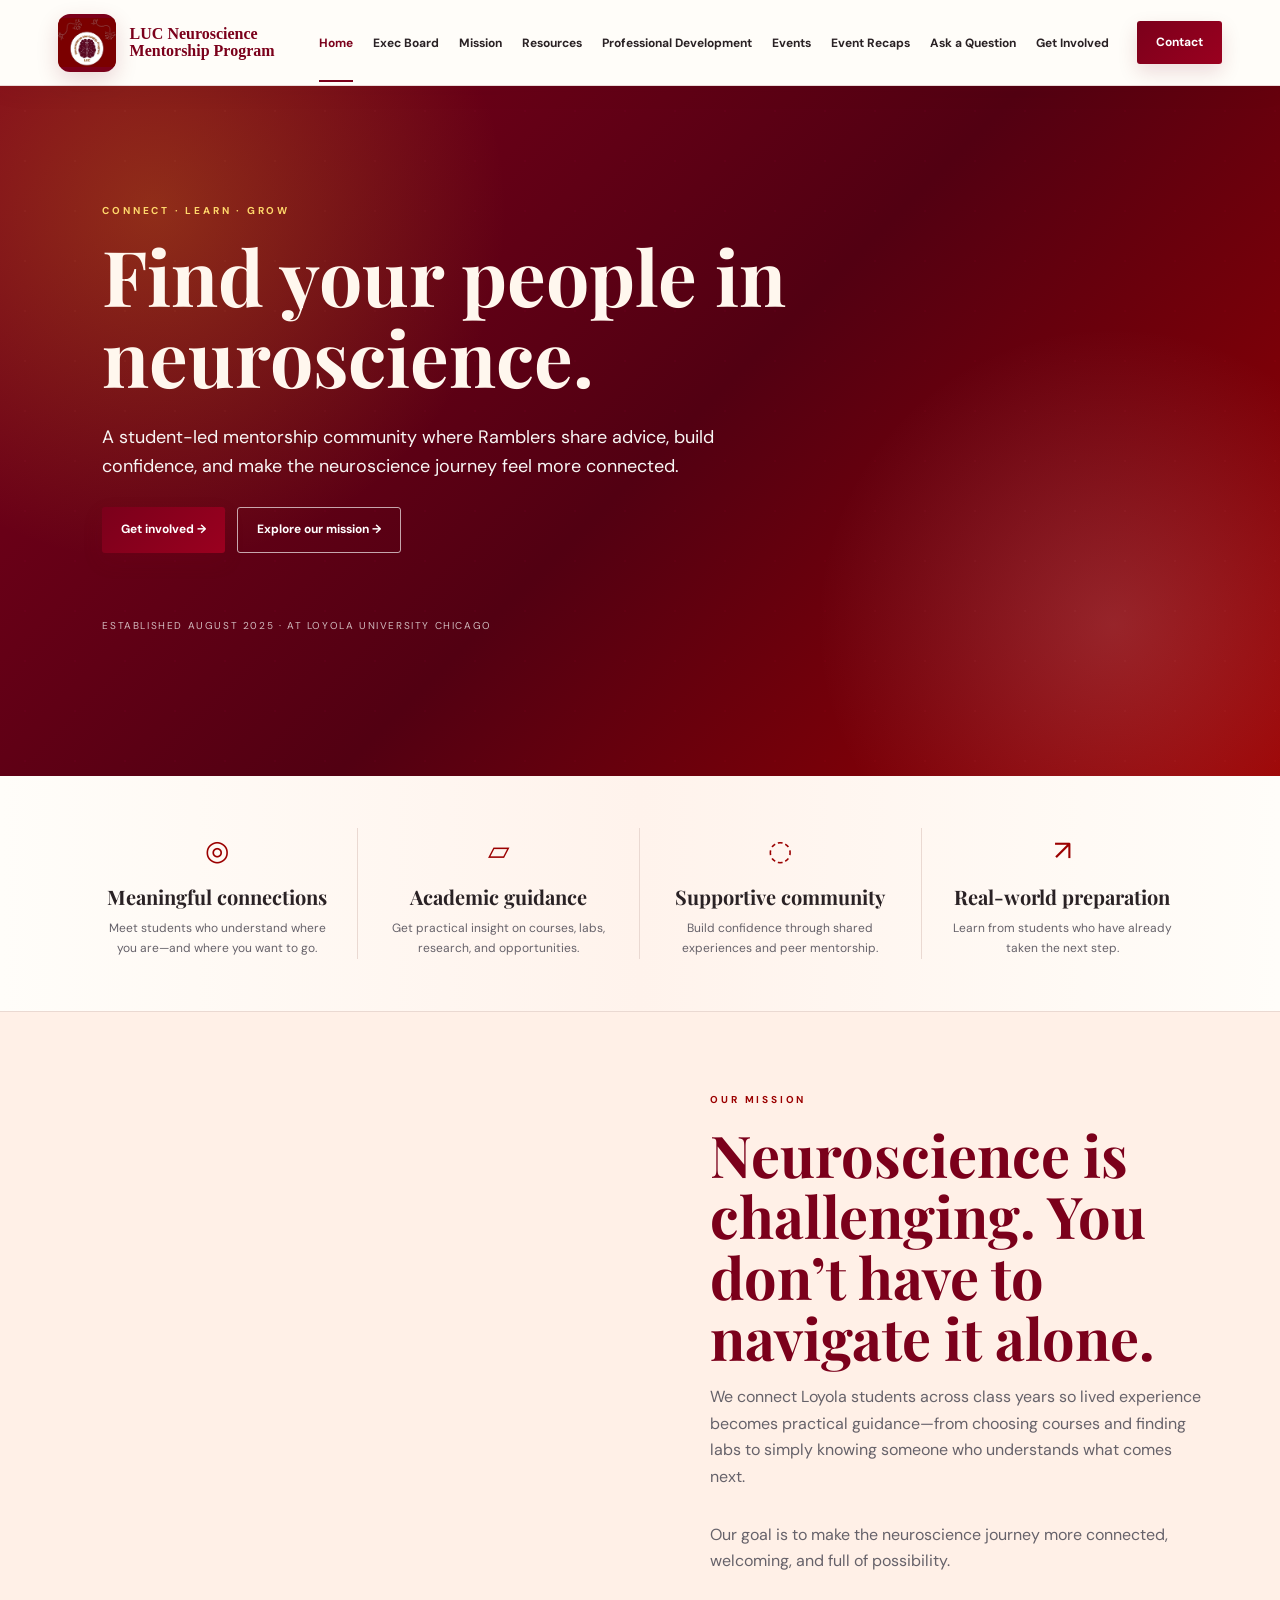
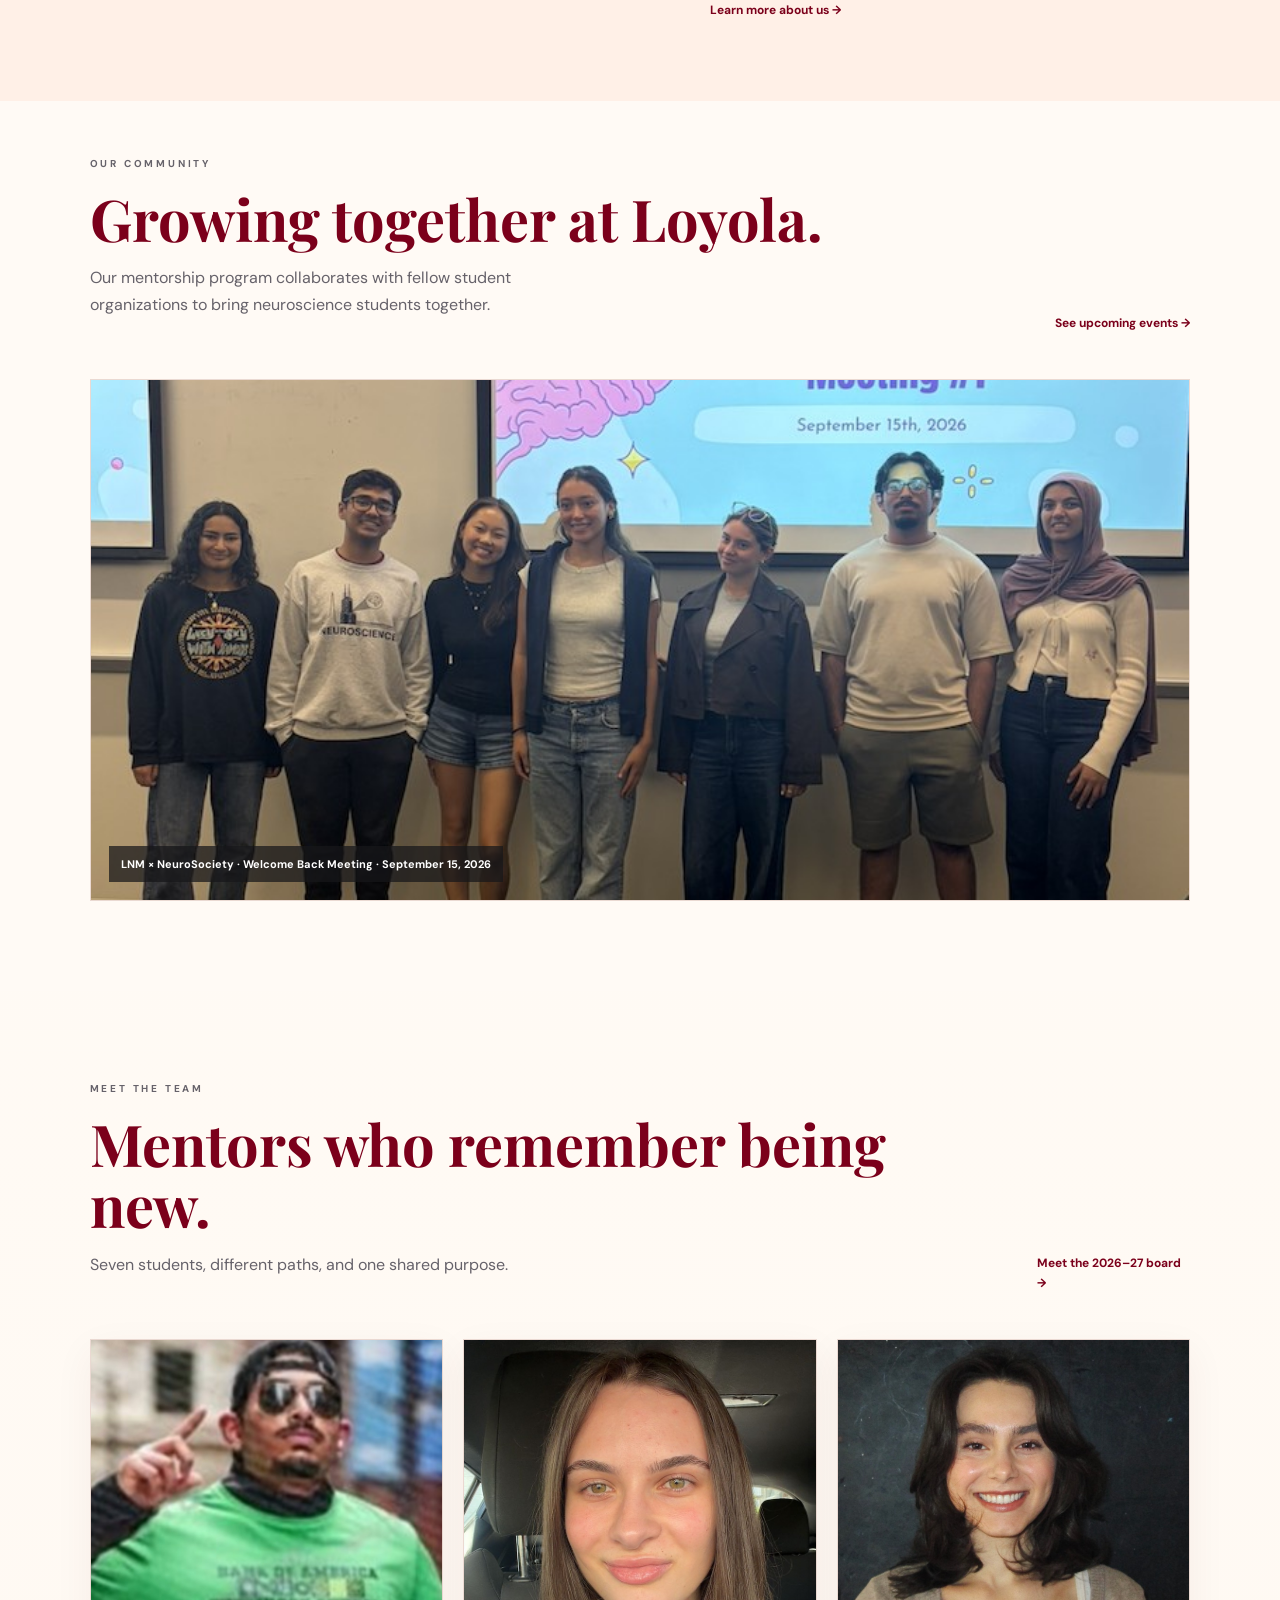
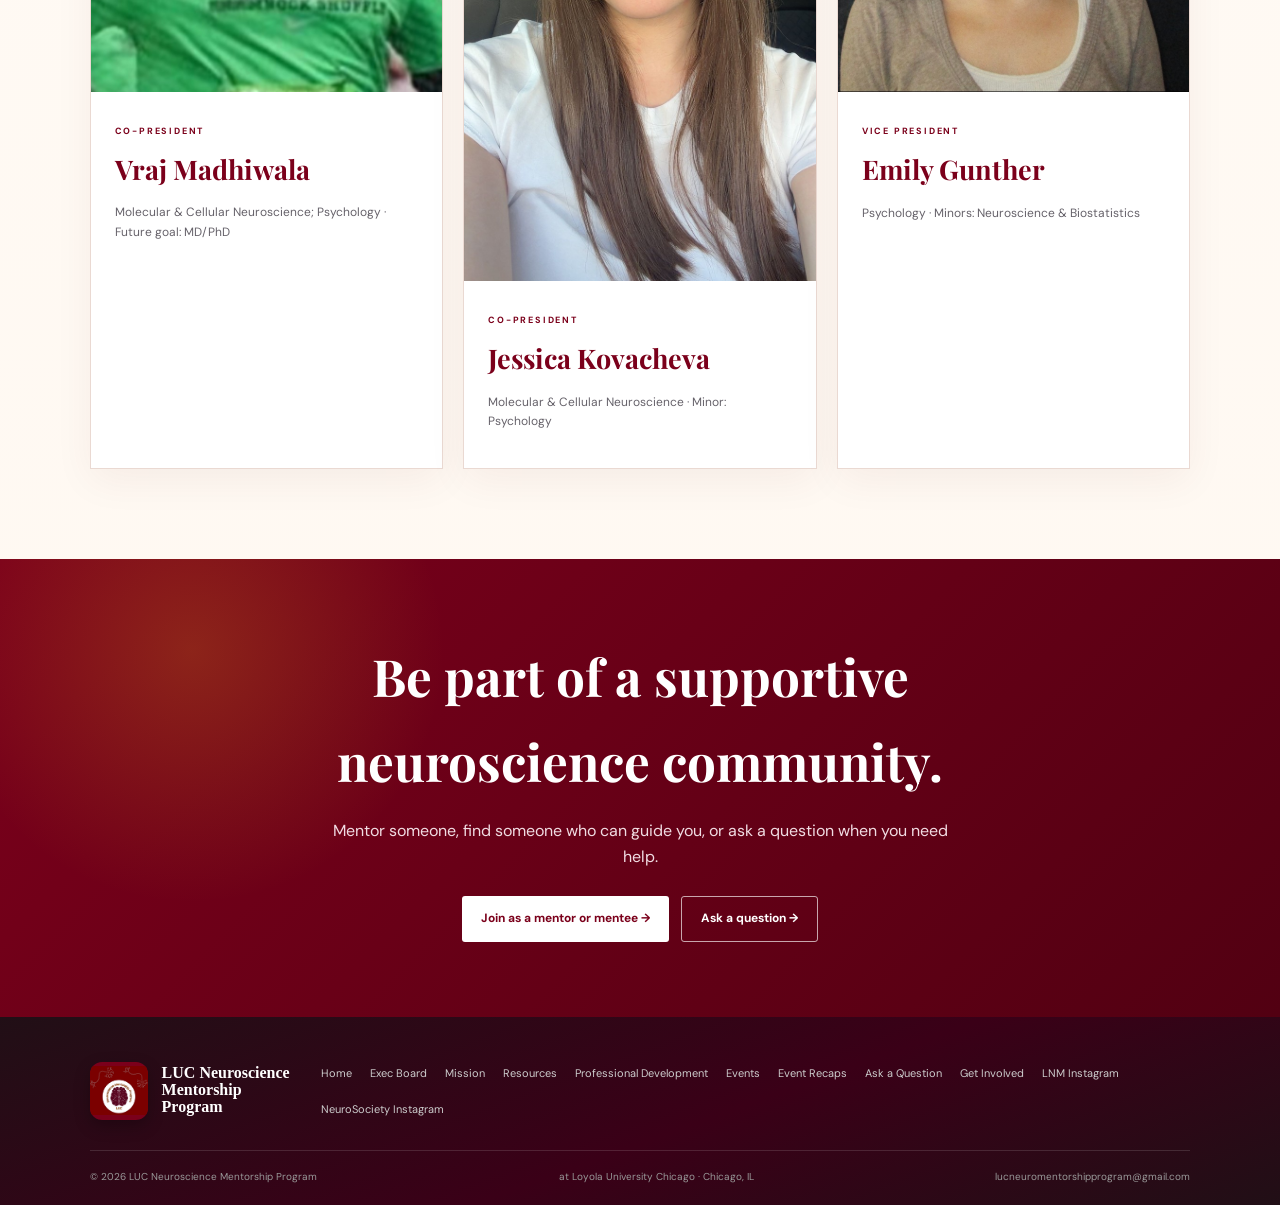
==== commit 193eada3: "Add files via upload" ====
--- a/index.html
+++ b/index.html
@@ -5,7 +5,7 @@
 <span class="prog">LUC Neuroscience<br>Mentorship Program</span>
 </a>
 <button class="menu" aria-label="Open navigation" aria-expanded="false">☰</button>
-<nav class="nav"><a class="active" href="index.html">Home</a><a class="" href="board.html">Exec Board</a><a class="" href="mission.html">Mission</a><a class="" href="resources.html">Resources</a><a class="" href="professional-development-resources.html">Upcoming Opportunities</a><a class="" href="events.html">Events</a><a class="" href="event-recaps.html">Event Recaps</a><a class="" href="forum.html">Ask a Question</a><a class="" href="apply.html">Get Involved</a></nav>
+<nav class="nav"><a class="active" href="index.html">Home</a><a class="" href="board.html">Exec Board</a><a class="" href="mission.html">Mission</a><a class="" href="resources.html">Resources</a><a class="" href="professional-development-resources.html">Professional Development</a><a class="" href="events.html">Events</a><a class="" href="event-recaps.html">Event Recaps</a><a class="" href="forum.html">Ask a Question</a><a class="" href="apply.html">Get Involved</a></nav>
 <a class="header-cta" href="mailto:lucneuromentorshipprogram@gmail.com">Contact</a>
 </header>
 <main>
@@ -25,7 +25,7 @@
 <span class="prog">LUC Neuroscience<br>Mentorship Program</span>
 </a>
 <div class="footer-links">
-<a href="index.html">Home</a><a href="board.html">Exec Board</a><a href="mission.html">Mission</a><a href="resources.html">Resources</a><a class="" href="professional-development-resources.html">Upcoming Opportunities</a><a href="events.html">Events</a><a href="event-recaps.html">Event Recaps</a><a href="forum.html">Ask a Question</a><a href="apply.html">Get Involved</a><a href="https://www.instagram.com/lucneuromentorship/" target="_blank" rel="noopener">LNM Instagram</a><a href="https://www.instagram.com/neurosocietyluc/" target="_blank" rel="noopener">NeuroSociety Instagram</a>
+<a href="index.html">Home</a><a href="board.html">Exec Board</a><a href="mission.html">Mission</a><a href="resources.html">Resources</a><a class="" href="professional-development-resources.html">Professional Development</a><a href="events.html">Events</a><a href="event-recaps.html">Event Recaps</a><a href="forum.html">Ask a Question</a><a href="apply.html">Get Involved</a><a href="https://www.instagram.com/lucneuromentorship/" target="_blank" rel="noopener">LNM Instagram</a><a href="https://www.instagram.com/neurosocietyluc/" target="_blank" rel="noopener">NeuroSociety Instagram</a>
 </div></div>
 <div class="footer-bottom"><span>© 2026 LUC Neuroscience Mentorship Program</span><span>at Loyola University Chicago · Chicago, IL</span><a href="mailto:lucneuromentorshipprogram@gmail.com">lucneuromentorshipprogram@gmail.com</a></div>
 
--- a/styles.css
+++ b/styles.css
@@ -546,3 +546,26 @@
     grid-template-columns: 1fr;
   }
 }
+
+/* Nov 16: Center the Event Recap heading and its introductory description. */
+.recap-preview-title { text-align:center; }
+.recap-preview-title h1 { margin-left:auto; margin-right:auto; }
+.recap-preview-title > p:not(.eyebrow) { margin-left:auto; margin-right:auto; text-align:center; }
+
+/* Match the two Google Slides players to the center PDF slideshow's compact size.
+   Override older global iframe min-heights that caused empty black space below slides. */
+.recap-slide-pair-three .recap-slide-panel .recap-slideshow-frame {
+  width:100%; max-width:none; min-height:0; height:auto;
+  aspect-ratio: 1.55 / 1; margin:0; overflow:hidden;
+  background:#111; border:1px solid #ddd; box-shadow:none;
+}
+.recap-slide-pair-three .recap-slide-panel .recap-slideshow-frame iframe {
+  display:block; width:100%; height:100%; min-height:0;
+  aspect-ratio:auto; border:0;
+}
+.recap-slide-pair-three .recap-slide-panel .pdf-slide-viewer {
+  border:1px solid #ddd;
+}
+@media(max-width:900px) {
+  .recap-slide-pair-three .recap-slide-panel .recap-slideshow-frame { aspect-ratio:1.55 / 1; min-height:0; }
+}
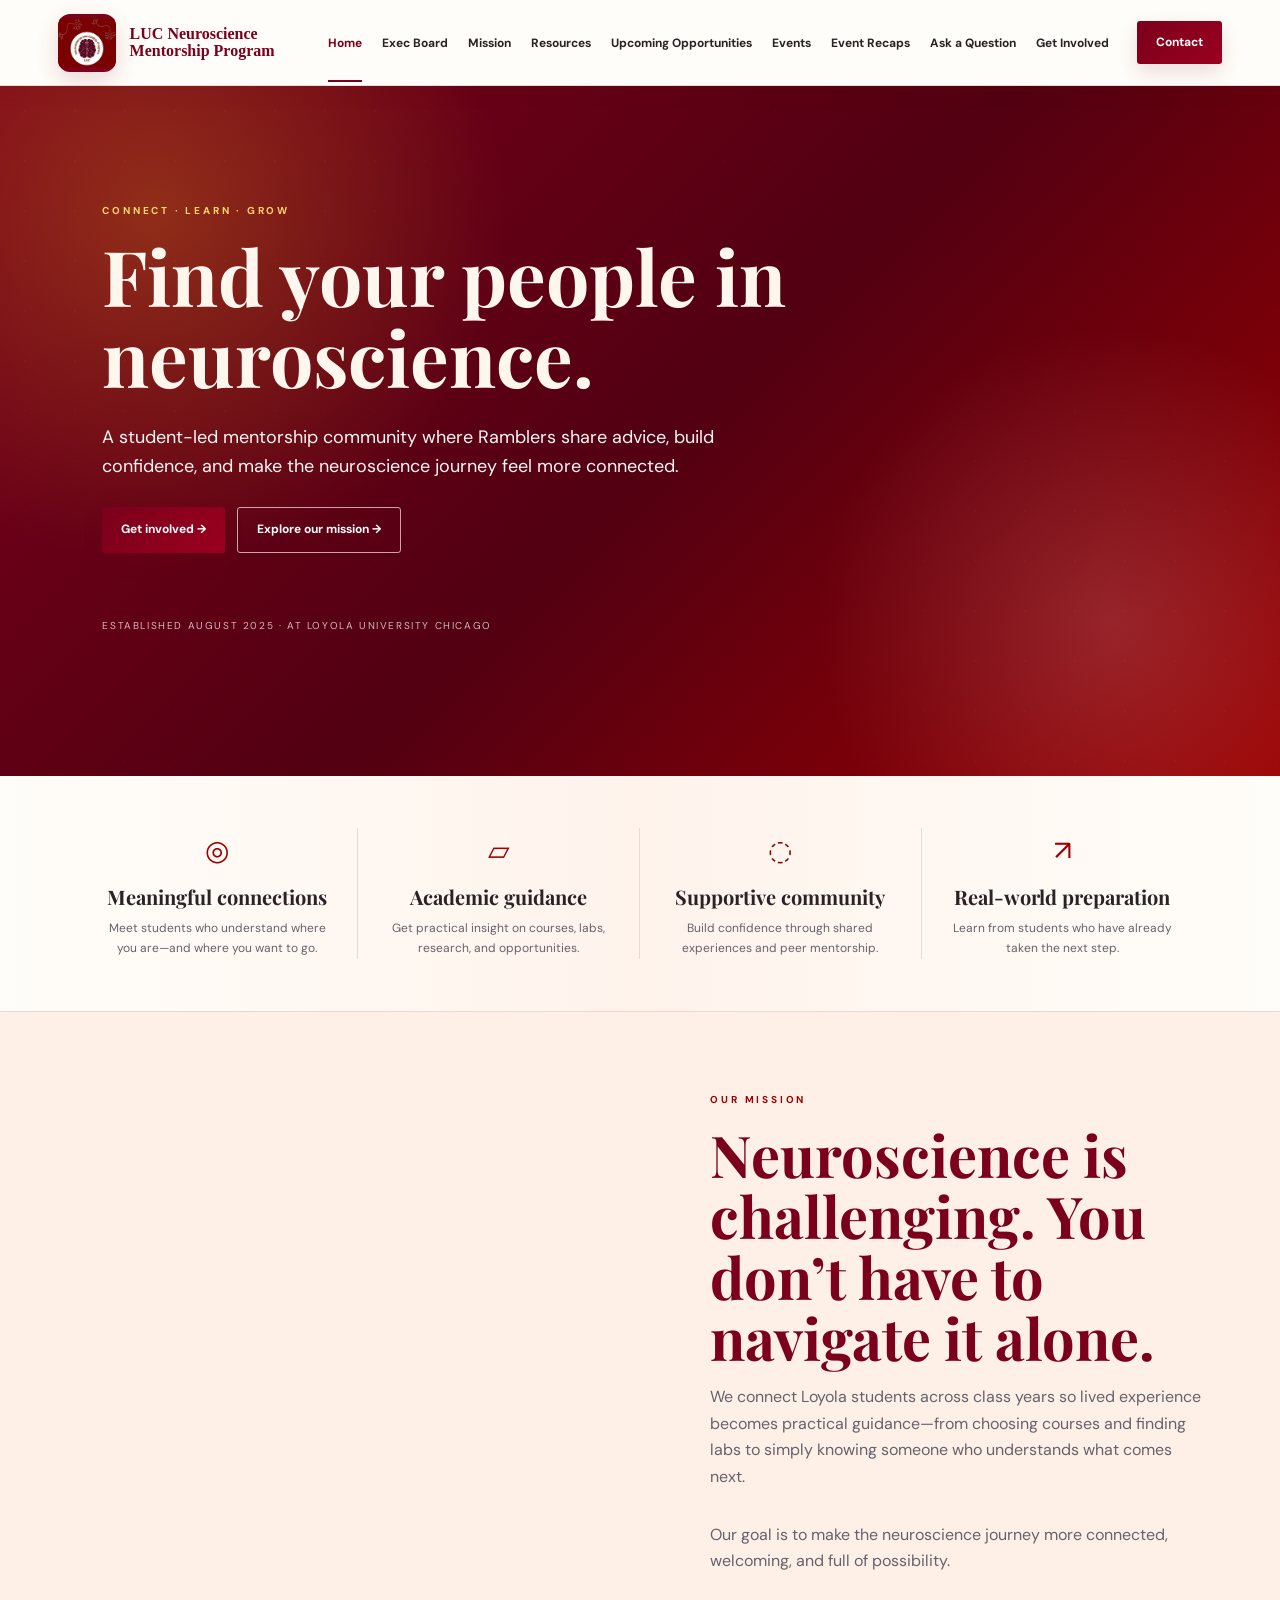
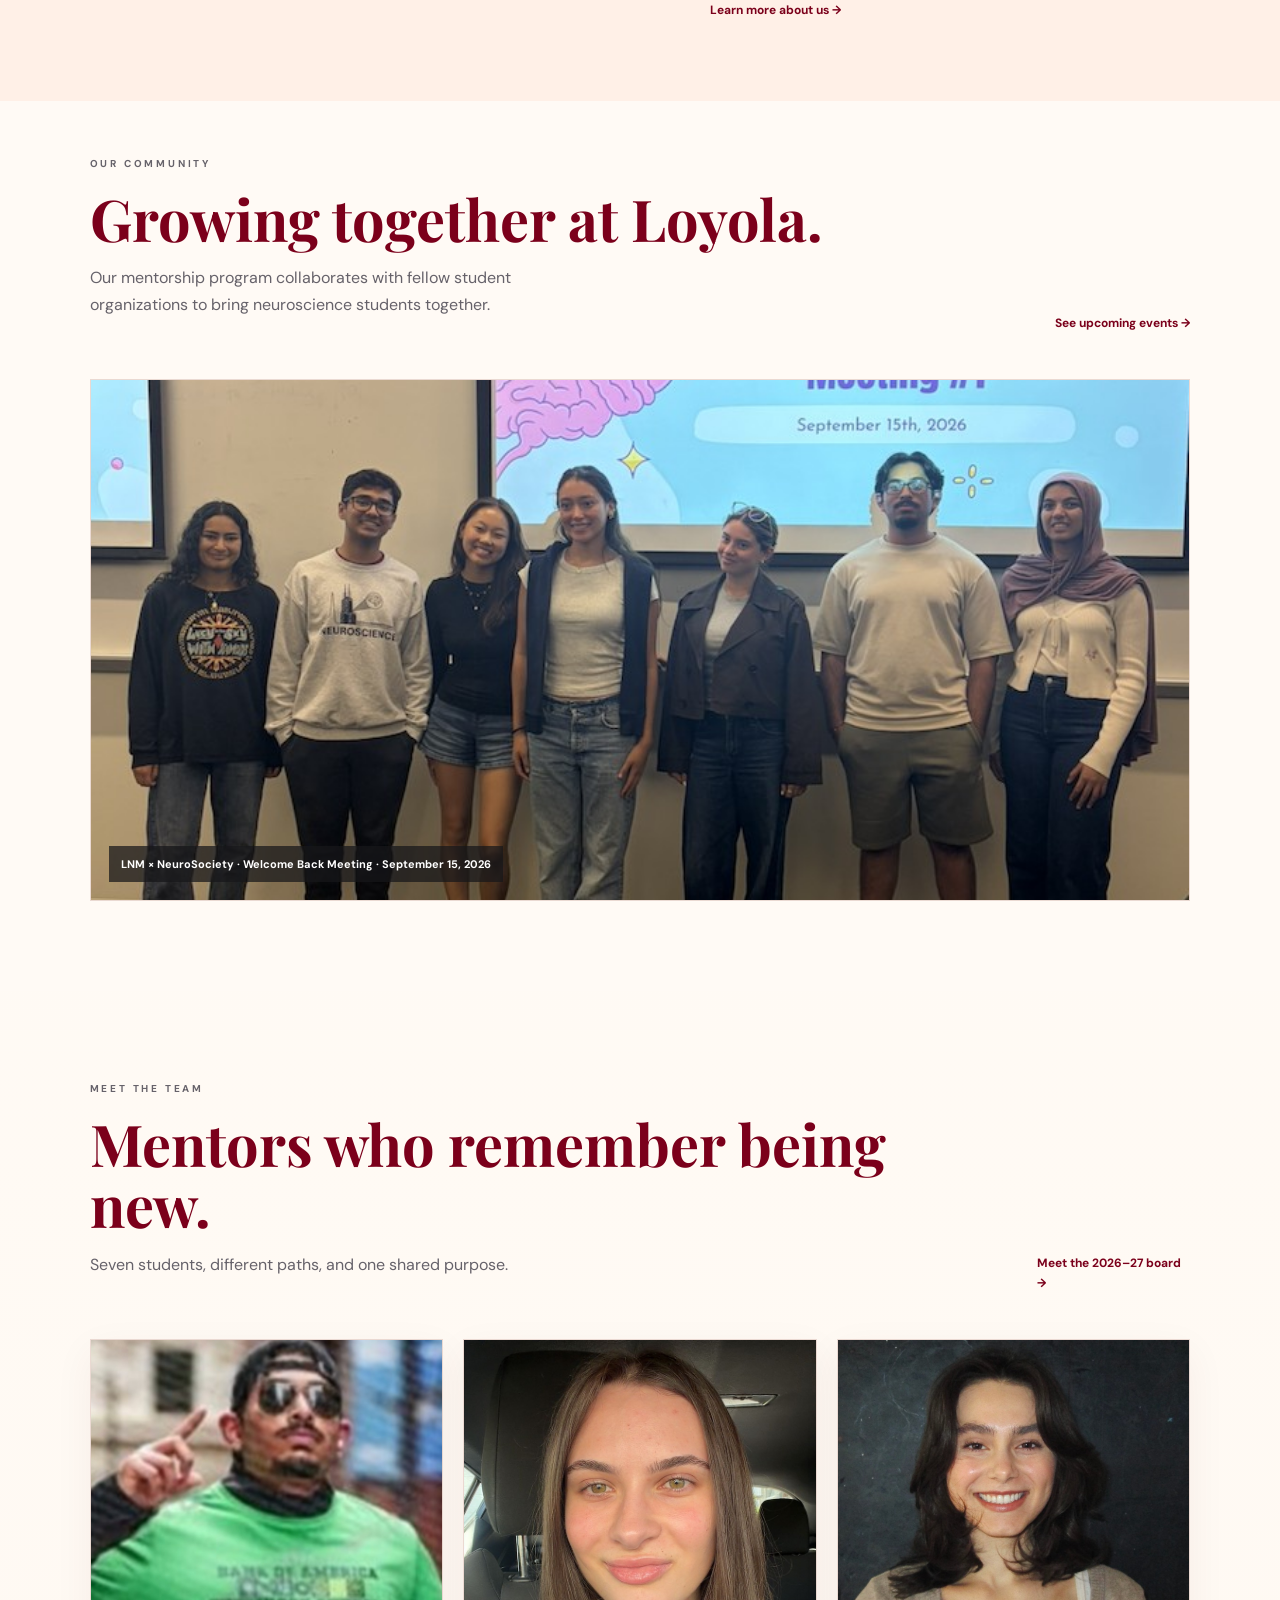
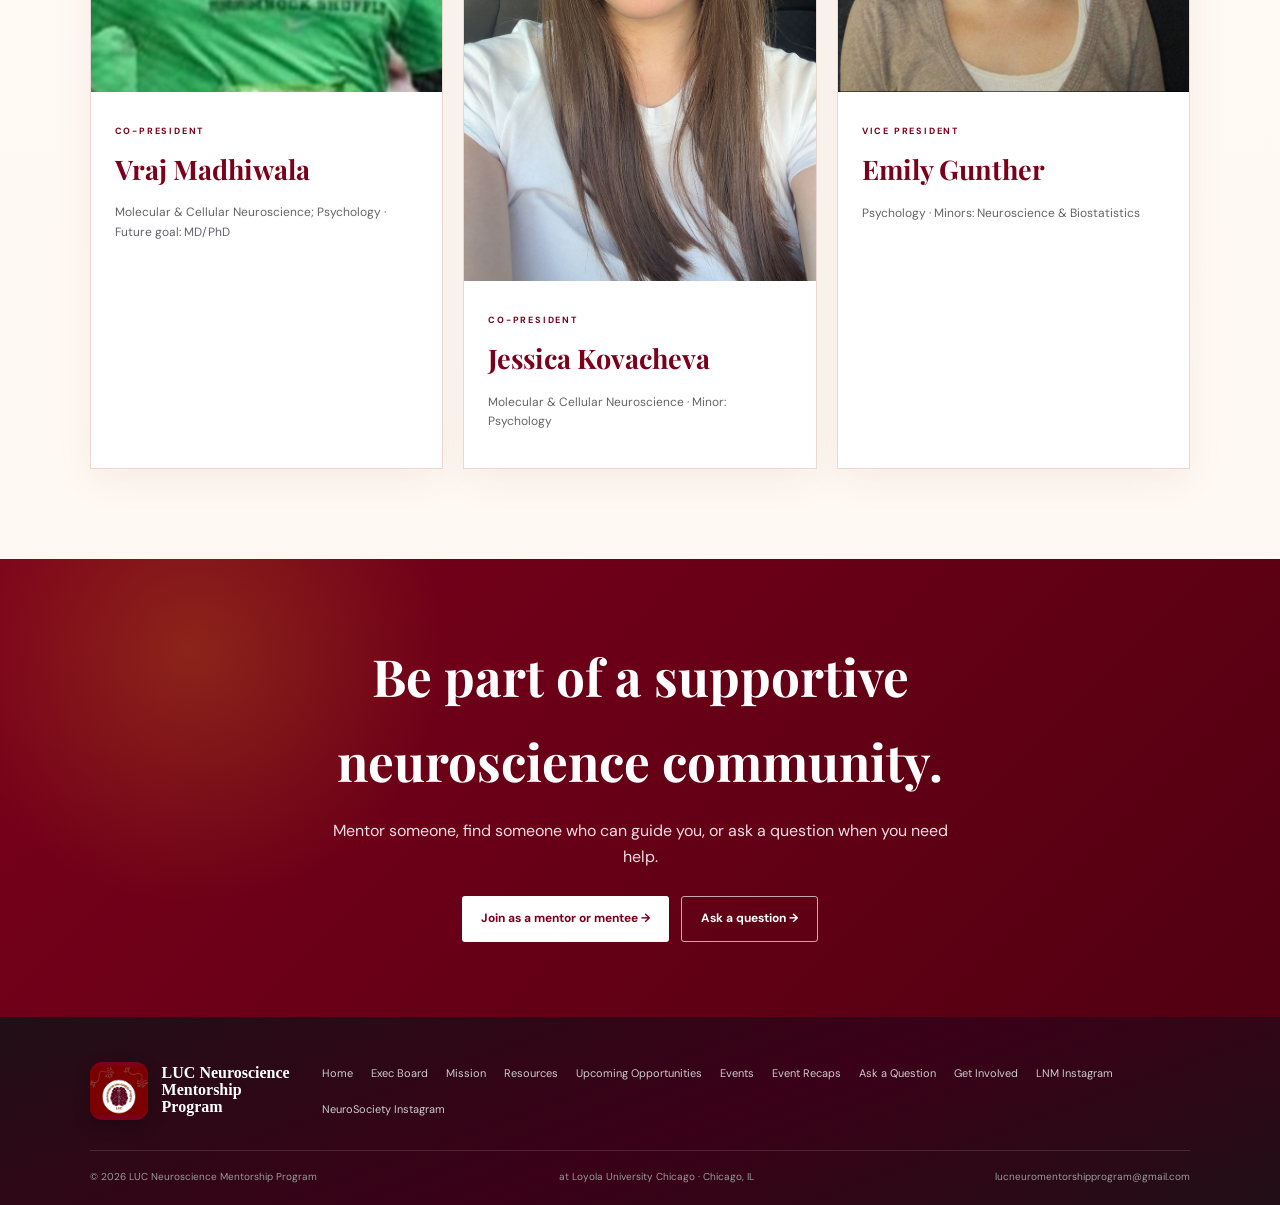
==== commit 63b72d1a: "Add files via upload" ====
--- a/index.html
+++ b/index.html
@@ -5,7 +5,7 @@
 <span class="prog">LUC Neuroscience<br>Mentorship Program</span>
 </a>
 <button class="menu" aria-label="Open navigation" aria-expanded="false">☰</button>
-<nav class="nav"><a class="active" href="index.html">Home</a><a class="" href="board.html">Exec Board</a><a class="" href="mission.html">Mission</a><a class="" href="resources.html">Resources</a><a class="" href="professional-development-resources.html">Professional Development</a><a class="" href="events.html">Events</a><a class="" href="event-recaps.html">Event Recaps</a><a class="" href="forum.html">Ask a Question</a><a class="" href="apply.html">Get Involved</a></nav>
+<nav class="nav"><a class="active" href="index.html">Home</a><a class="" href="board.html">Exec Board</a><a class="" href="mission.html">Mission</a><a class="" href="resources.html">Resources</a><a class="" href="professional-development-resources.html">Upcoming Opportunities</a><a class="" href="events.html">Events</a><a class="" href="event-recaps.html">Event Recaps</a><a class="" href="forum.html">Ask a Question</a><a class="" href="apply.html">Get Involved</a></nav>
 <a class="header-cta" href="mailto:lucneuromentorshipprogram@gmail.com">Contact</a>
 </header>
 <main>
@@ -25,7 +25,7 @@
 <span class="prog">LUC Neuroscience<br>Mentorship Program</span>
 </a>
 <div class="footer-links">
-<a href="index.html">Home</a><a href="board.html">Exec Board</a><a href="mission.html">Mission</a><a href="resources.html">Resources</a><a class="" href="professional-development-resources.html">Professional Development</a><a href="events.html">Events</a><a href="event-recaps.html">Event Recaps</a><a href="forum.html">Ask a Question</a><a href="apply.html">Get Involved</a><a href="https://www.instagram.com/lucneuromentorship/" target="_blank" rel="noopener">LNM Instagram</a><a href="https://www.instagram.com/neurosocietyluc/" target="_blank" rel="noopener">NeuroSociety Instagram</a>
+<a href="index.html">Home</a><a href="board.html">Exec Board</a><a href="mission.html">Mission</a><a href="resources.html">Resources</a><a class="" href="professional-development-resources.html">Upcoming Opportunities</a><a href="events.html">Events</a><a href="event-recaps.html">Event Recaps</a><a href="forum.html">Ask a Question</a><a href="apply.html">Get Involved</a><a href="https://www.instagram.com/lucneuromentorship/" target="_blank" rel="noopener">LNM Instagram</a><a href="https://www.instagram.com/neurosocietyluc/" target="_blank" rel="noopener">NeuroSociety Instagram</a>
 </div></div>
 <div class="footer-bottom"><span>© 2026 LUC Neuroscience Mentorship Program</span><span>at Loyola University Chicago · Chicago, IL</span><a href="mailto:lucneuromentorshipprogram@gmail.com">lucneuromentorshipprogram@gmail.com</a></div>
 
--- a/styles.css
+++ b/styles.css
@@ -546,26 +546,3 @@
     grid-template-columns: 1fr;
   }
 }
-
-/* Nov 16: Center the Event Recap heading and its introductory description. */
-.recap-preview-title { text-align:center; }
-.recap-preview-title h1 { margin-left:auto; margin-right:auto; }
-.recap-preview-title > p:not(.eyebrow) { margin-left:auto; margin-right:auto; text-align:center; }
-
-/* Match the two Google Slides players to the center PDF slideshow's compact size.
-   Override older global iframe min-heights that caused empty black space below slides. */
-.recap-slide-pair-three .recap-slide-panel .recap-slideshow-frame {
-  width:100%; max-width:none; min-height:0; height:auto;
-  aspect-ratio: 1.55 / 1; margin:0; overflow:hidden;
-  background:#111; border:1px solid #ddd; box-shadow:none;
-}
-.recap-slide-pair-three .recap-slide-panel .recap-slideshow-frame iframe {
-  display:block; width:100%; height:100%; min-height:0;
-  aspect-ratio:auto; border:0;
-}
-.recap-slide-pair-three .recap-slide-panel .pdf-slide-viewer {
-  border:1px solid #ddd;
-}
-@media(max-width:900px) {
-  .recap-slide-pair-three .recap-slide-panel .recap-slideshow-frame { aspect-ratio:1.55 / 1; min-height:0; }
-}
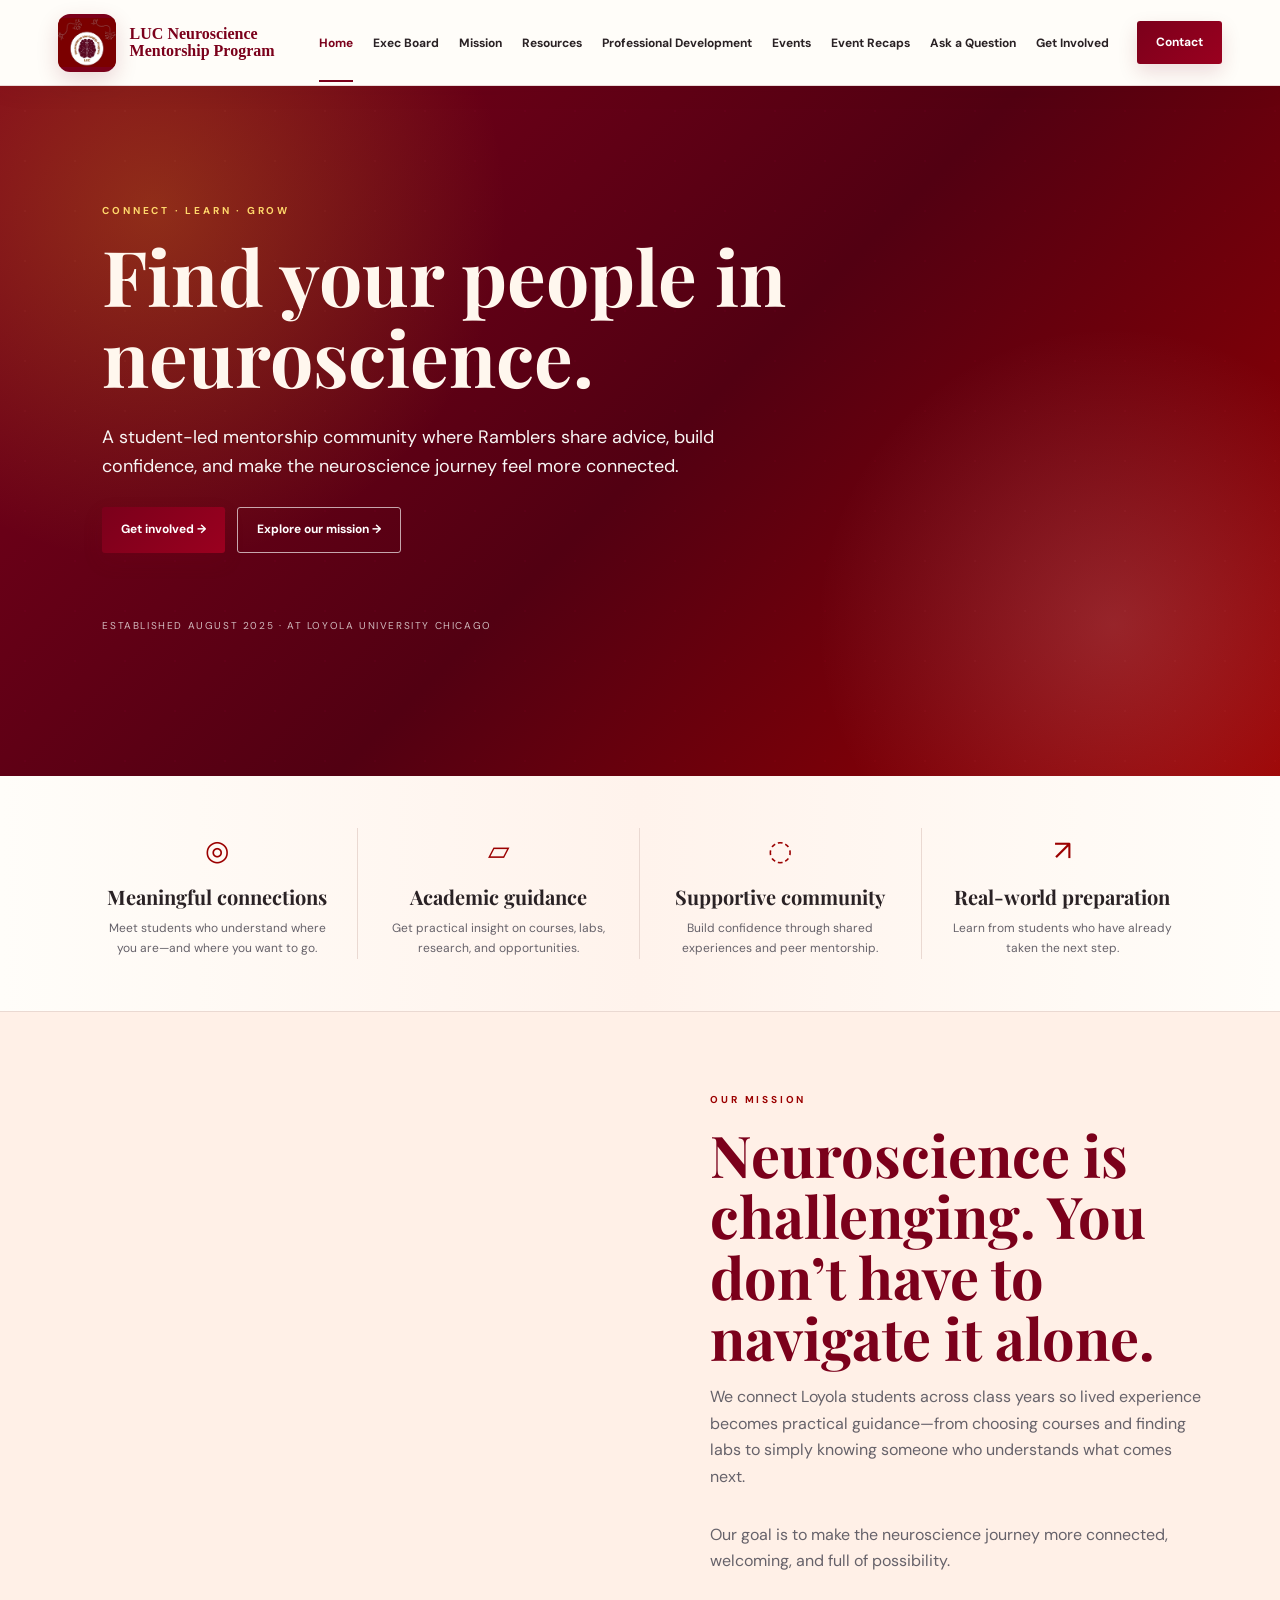
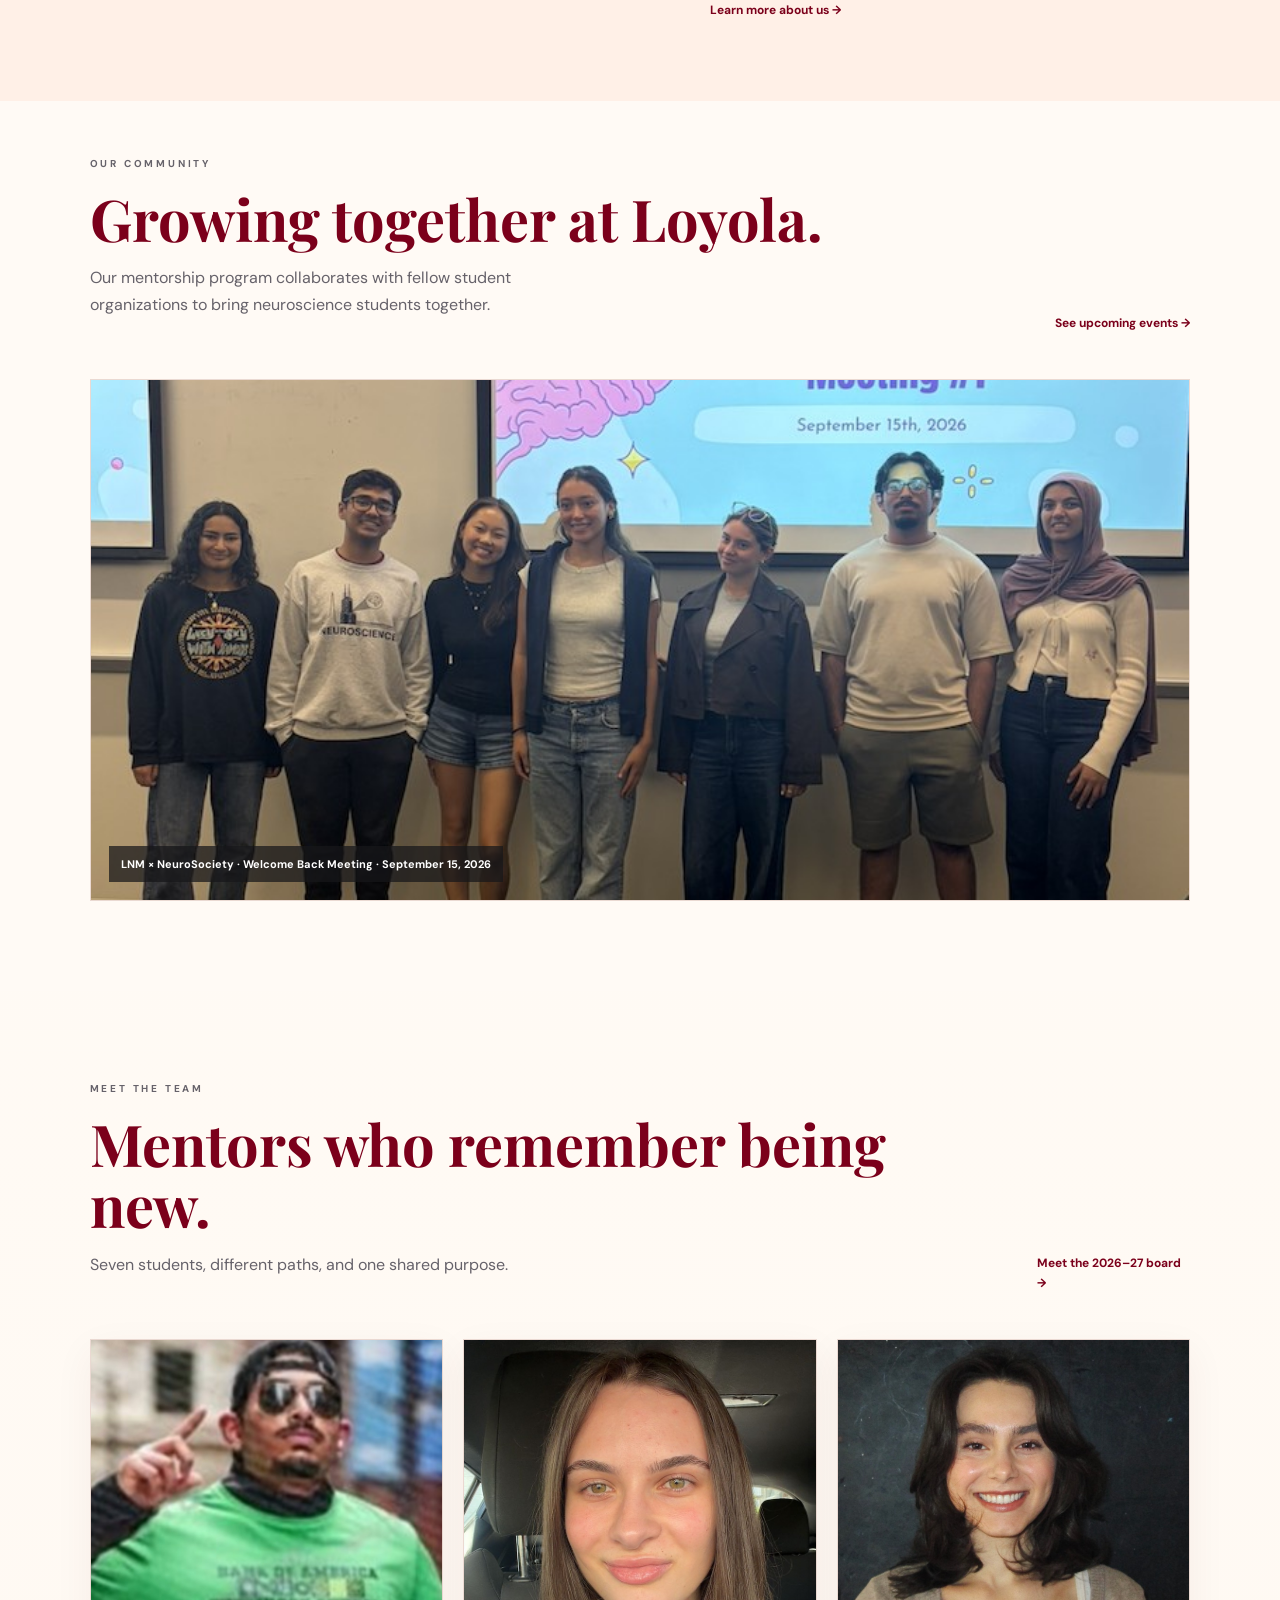
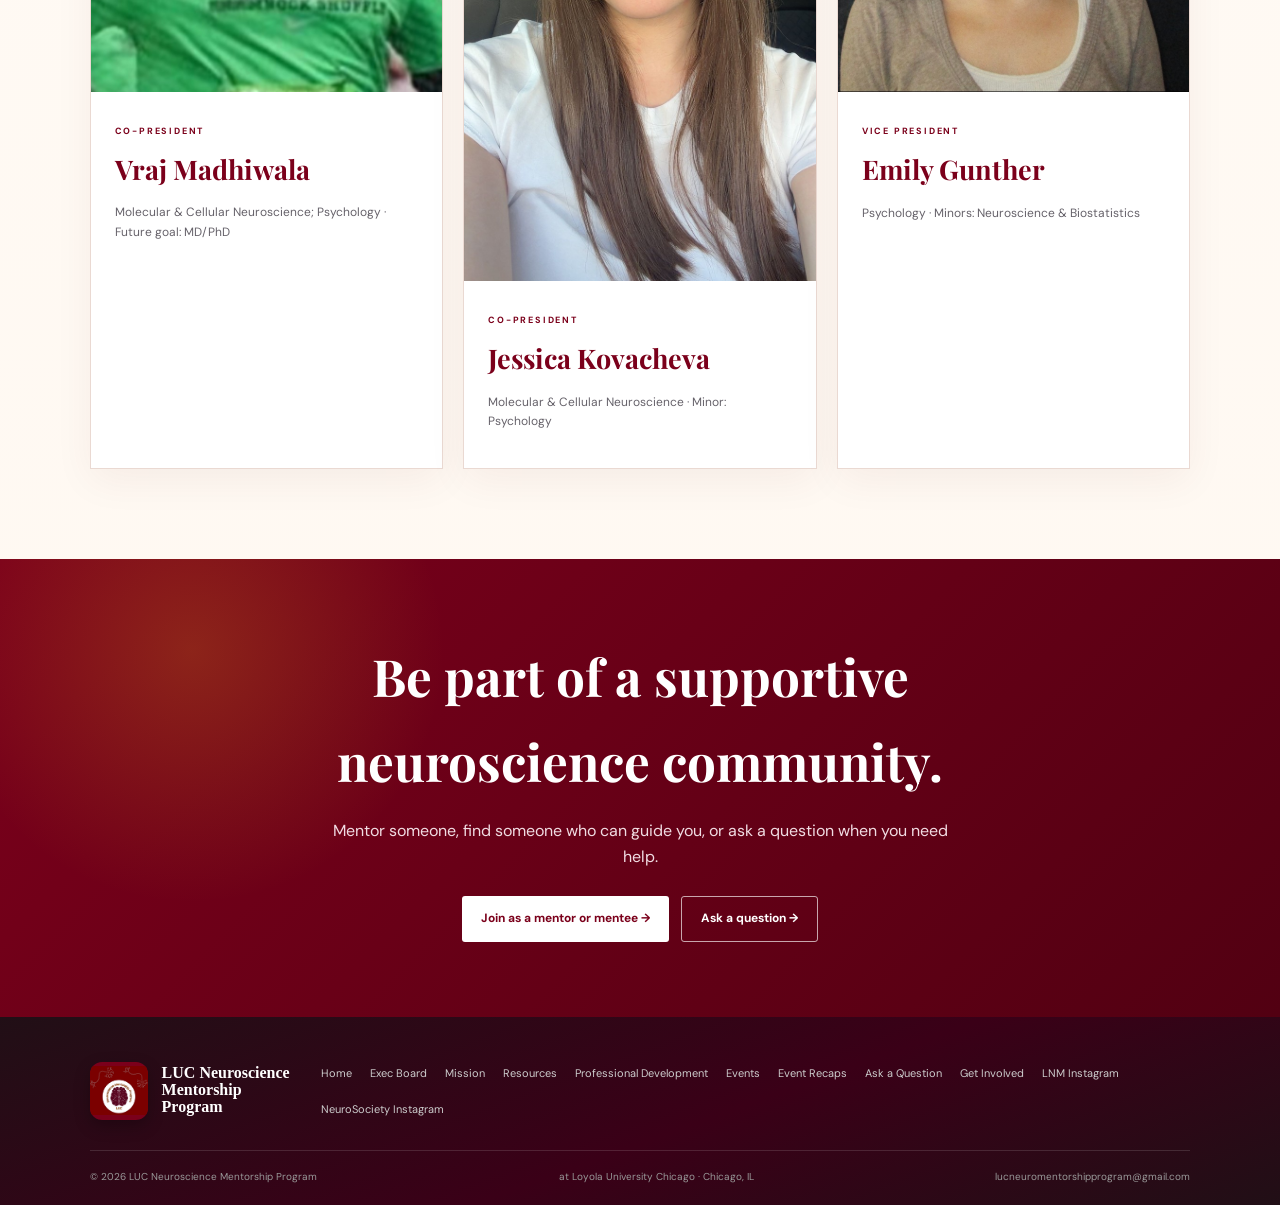
==== commit dfdf8bf3: "Add files via upload" ====
--- a/index.html
+++ b/index.html
@@ -5,7 +5,7 @@
 <span class="prog">LUC Neuroscience<br>Mentorship Program</span>
 </a>
 <button class="menu" aria-label="Open navigation" aria-expanded="false">☰</button>
-<nav class="nav"><a class="active" href="index.html">Home</a><a class="" href="board.html">Exec Board</a><a class="" href="mission.html">Mission</a><a class="" href="resources.html">Resources</a><a class="" href="professional-development-resources.html">Upcoming Opportunities</a><a class="" href="events.html">Events</a><a class="" href="event-recaps.html">Event Recaps</a><a class="" href="forum.html">Ask a Question</a><a class="" href="apply.html">Get Involved</a></nav>
+<nav class="nav"><a class="active" href="index.html">Home</a><a class="" href="board.html">Exec Board</a><a class="" href="mission.html">Mission</a><a class="" href="resources.html">Resources</a><a class="" href="professional-development-resources.html">Professional Development</a><a class="" href="events.html">Events</a><a class="" href="event-recaps.html">Event Recaps</a><a class="" href="forum.html">Ask a Question</a><a class="" href="apply.html">Get Involved</a></nav>
 <a class="header-cta" href="mailto:lucneuromentorshipprogram@gmail.com">Contact</a>
 </header>
 <main>
@@ -25,7 +25,7 @@
 <span class="prog">LUC Neuroscience<br>Mentorship Program</span>
 </a>
 <div class="footer-links">
-<a href="index.html">Home</a><a href="board.html">Exec Board</a><a href="mission.html">Mission</a><a href="resources.html">Resources</a><a class="" href="professional-development-resources.html">Upcoming Opportunities</a><a href="events.html">Events</a><a href="event-recaps.html">Event Recaps</a><a href="forum.html">Ask a Question</a><a href="apply.html">Get Involved</a><a href="https://www.instagram.com/lucneuromentorship/" target="_blank" rel="noopener">LNM Instagram</a><a href="https://www.instagram.com/neurosocietyluc/" target="_blank" rel="noopener">NeuroSociety Instagram</a>
+<a href="index.html">Home</a><a href="board.html">Exec Board</a><a href="mission.html">Mission</a><a href="resources.html">Resources</a><a class="" href="professional-development-resources.html">Professional Development</a><a href="events.html">Events</a><a href="event-recaps.html">Event Recaps</a><a href="forum.html">Ask a Question</a><a href="apply.html">Get Involved</a><a href="https://www.instagram.com/lucneuromentorship/" target="_blank" rel="noopener">LNM Instagram</a><a href="https://www.instagram.com/neurosocietyluc/" target="_blank" rel="noopener">NeuroSociety Instagram</a>
 </div></div>
 <div class="footer-bottom"><span>© 2026 LUC Neuroscience Mentorship Program</span><span>at Loyola University Chicago · Chicago, IL</span><a href="mailto:lucneuromentorshipprogram@gmail.com">lucneuromentorshipprogram@gmail.com</a></div>
 
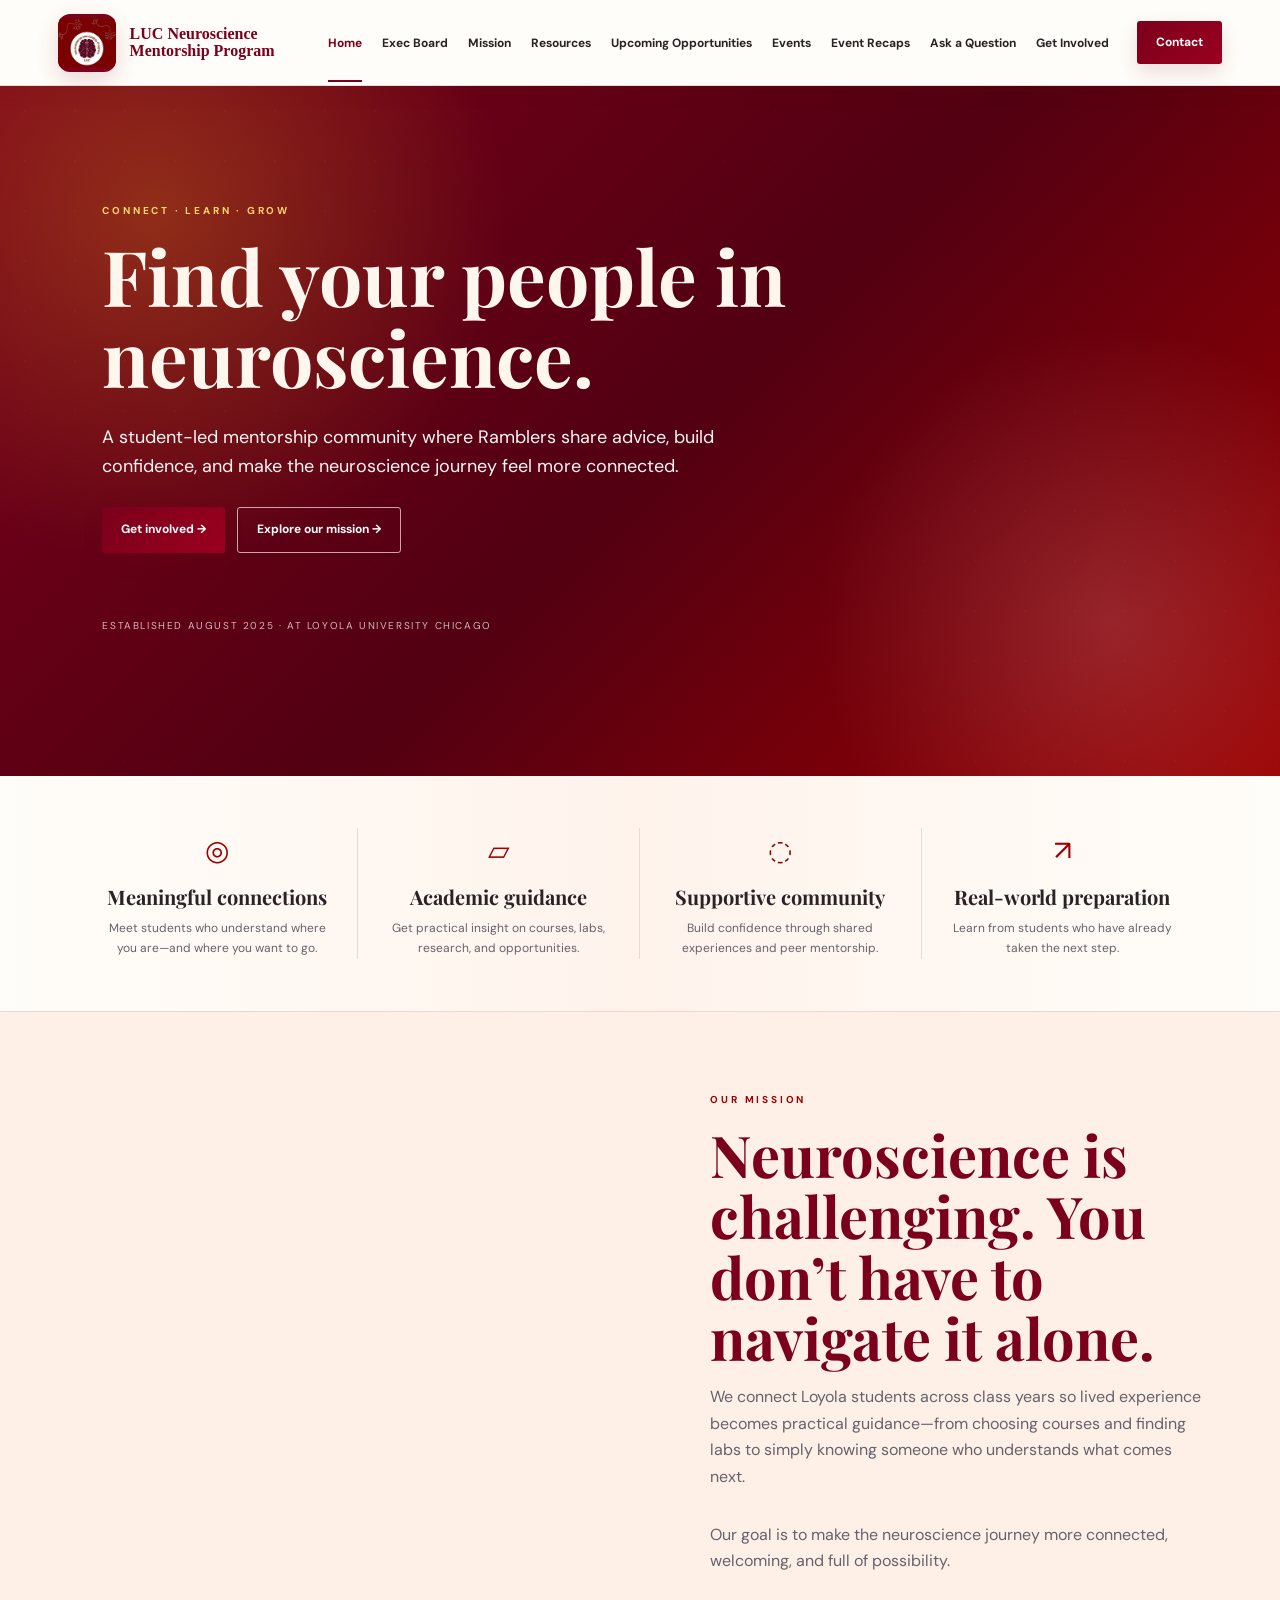
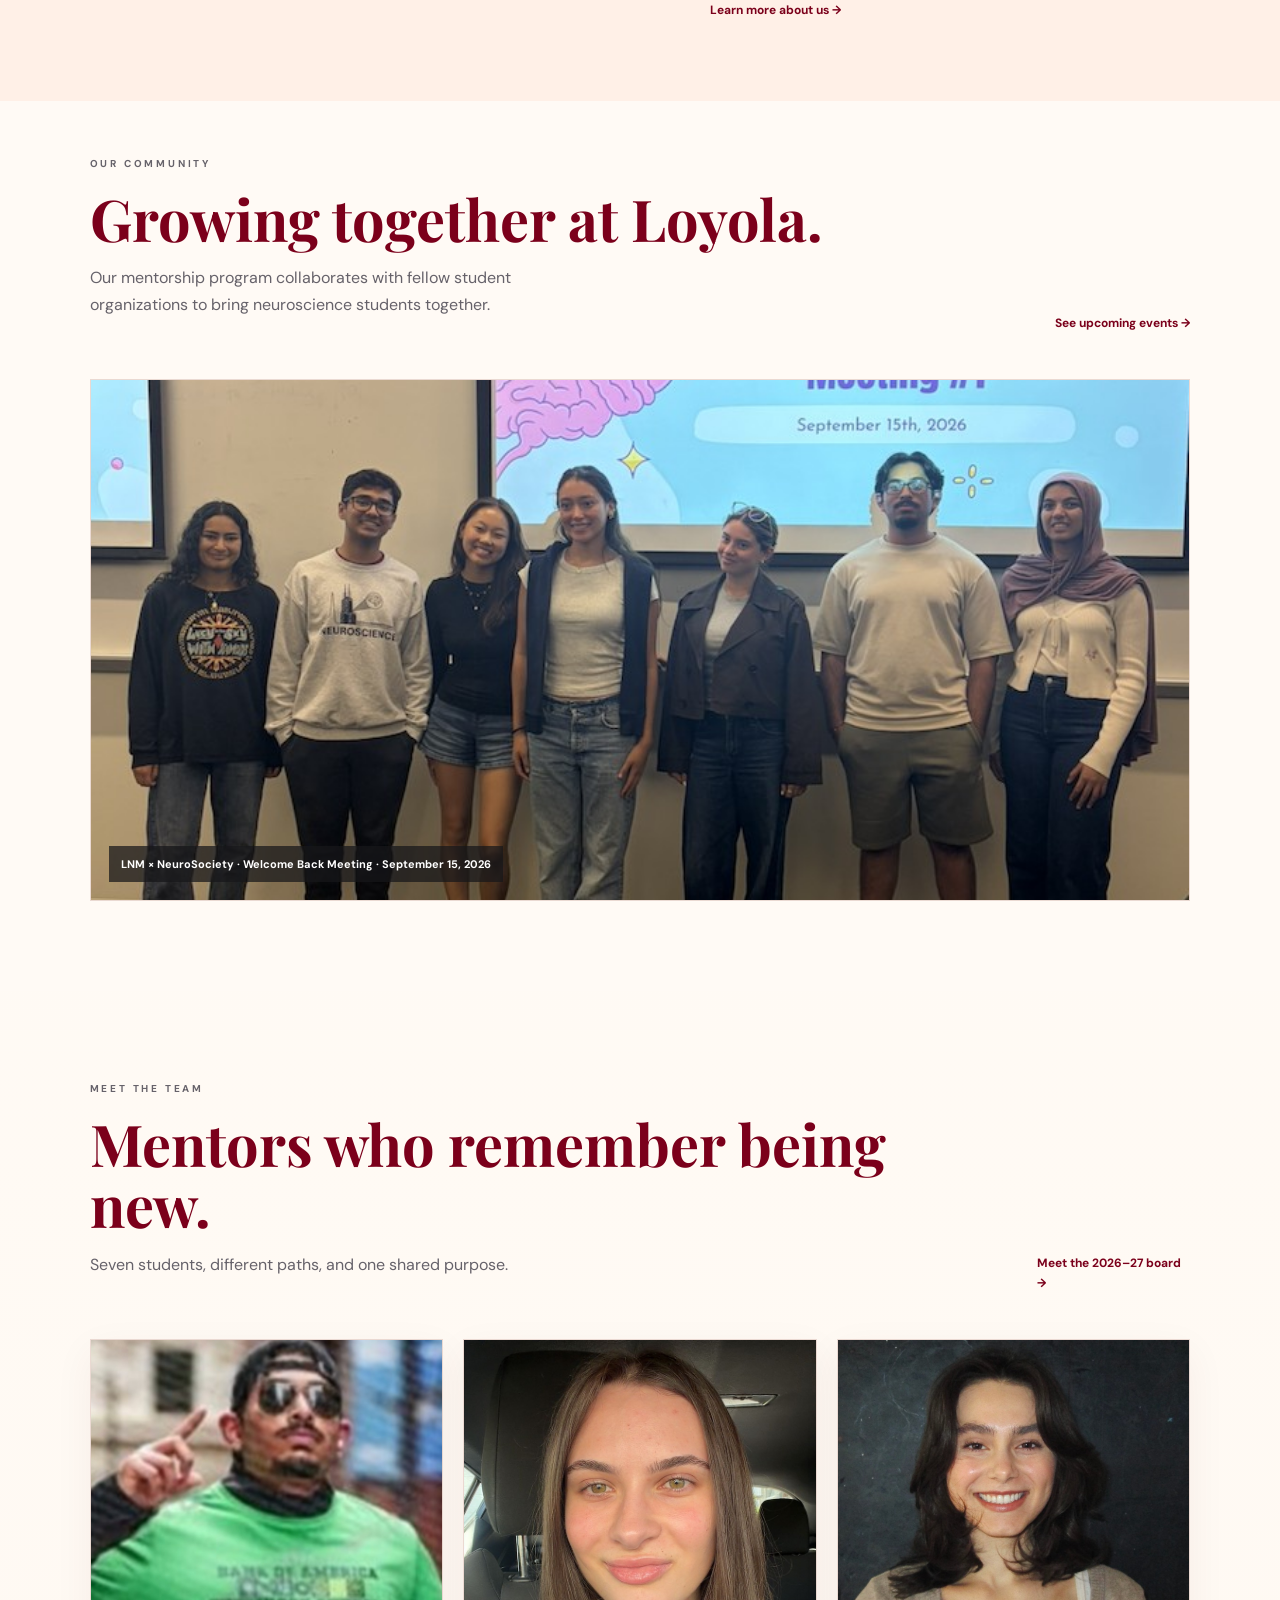
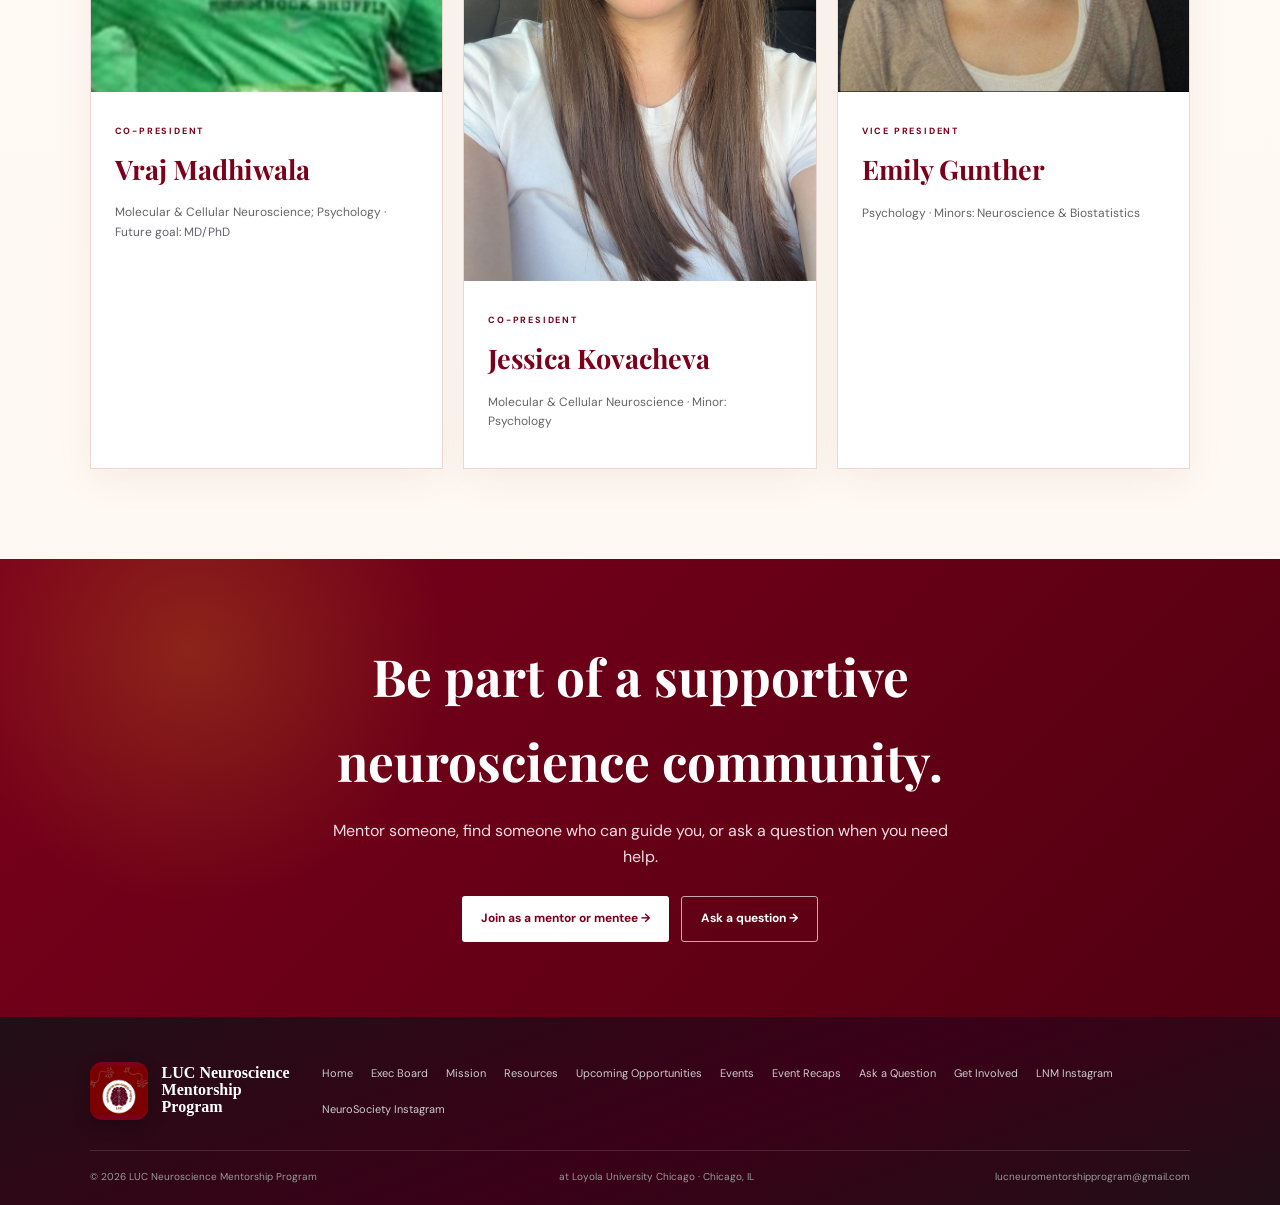
==== commit 79922dee: "Add files via upload" ====
--- a/index.html
+++ b/index.html
@@ -5,7 +5,7 @@
 <span class="prog">LUC Neuroscience<br>Mentorship Program</span>
 </a>
 <button class="menu" aria-label="Open navigation" aria-expanded="false">☰</button>
-<nav class="nav"><a class="active" href="index.html">Home</a><a class="" href="board.html">Exec Board</a><a class="" href="mission.html">Mission</a><a class="" href="resources.html">Resources</a><a class="" href="professional-development-resources.html">Professional Development</a><a class="" href="events.html">Events</a><a class="" href="event-recaps.html">Event Recaps</a><a class="" href="forum.html">Ask a Question</a><a class="" href="apply.html">Get Involved</a></nav>
+<nav class="nav"><a class="active" href="index.html">Home</a><a class="" href="board.html">Exec Board</a><a class="" href="mission.html">Mission</a><a class="" href="resources.html">Resources</a><a class="" href="professional-development-resources.html">Upcoming Opportunities</a><a class="" href="events.html">Events</a><a class="" href="event-recaps.html">Event Recaps</a><a class="" href="forum.html">Ask a Question</a><a class="" href="apply.html">Get Involved</a></nav>
 <a class="header-cta" href="mailto:lucneuromentorshipprogram@gmail.com">Contact</a>
 </header>
 <main>
@@ -25,7 +25,7 @@
 <span class="prog">LUC Neuroscience<br>Mentorship Program</span>
 </a>
 <div class="footer-links">
-<a href="index.html">Home</a><a href="board.html">Exec Board</a><a href="mission.html">Mission</a><a href="resources.html">Resources</a><a class="" href="professional-development-resources.html">Professional Development</a><a href="events.html">Events</a><a href="event-recaps.html">Event Recaps</a><a href="forum.html">Ask a Question</a><a href="apply.html">Get Involved</a><a href="https://www.instagram.com/lucneuromentorship/" target="_blank" rel="noopener">LNM Instagram</a><a href="https://www.instagram.com/neurosocietyluc/" target="_blank" rel="noopener">NeuroSociety Instagram</a>
+<a href="index.html">Home</a><a href="board.html">Exec Board</a><a href="mission.html">Mission</a><a href="resources.html">Resources</a><a class="" href="professional-development-resources.html">Upcoming Opportunities</a><a href="events.html">Events</a><a href="event-recaps.html">Event Recaps</a><a href="forum.html">Ask a Question</a><a href="apply.html">Get Involved</a><a href="https://www.instagram.com/lucneuromentorship/" target="_blank" rel="noopener">LNM Instagram</a><a href="https://www.instagram.com/neurosocietyluc/" target="_blank" rel="noopener">NeuroSociety Instagram</a>
 </div></div>
 <div class="footer-bottom"><span>© 2026 LUC Neuroscience Mentorship Program</span><span>at Loyola University Chicago · Chicago, IL</span><a href="mailto:lucneuromentorshipprogram@gmail.com">lucneuromentorshipprogram@gmail.com</a></div>
 
